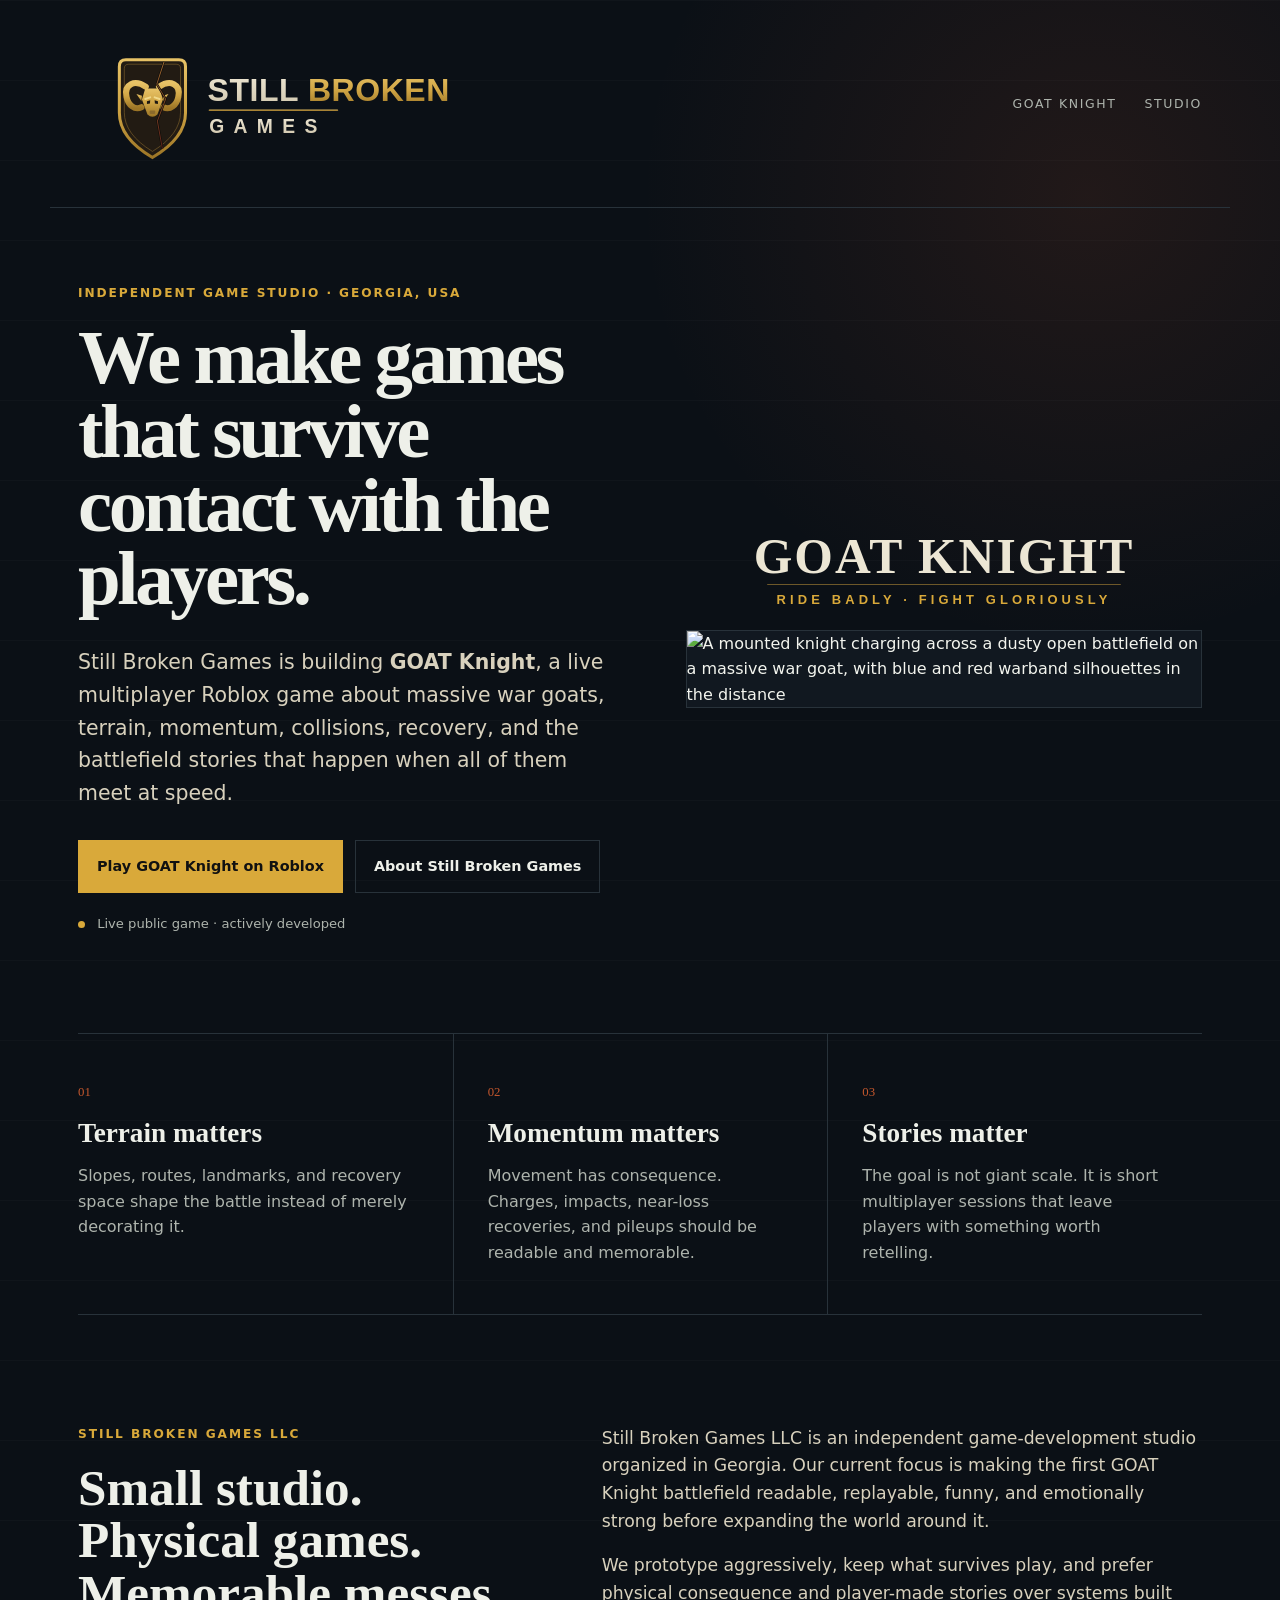
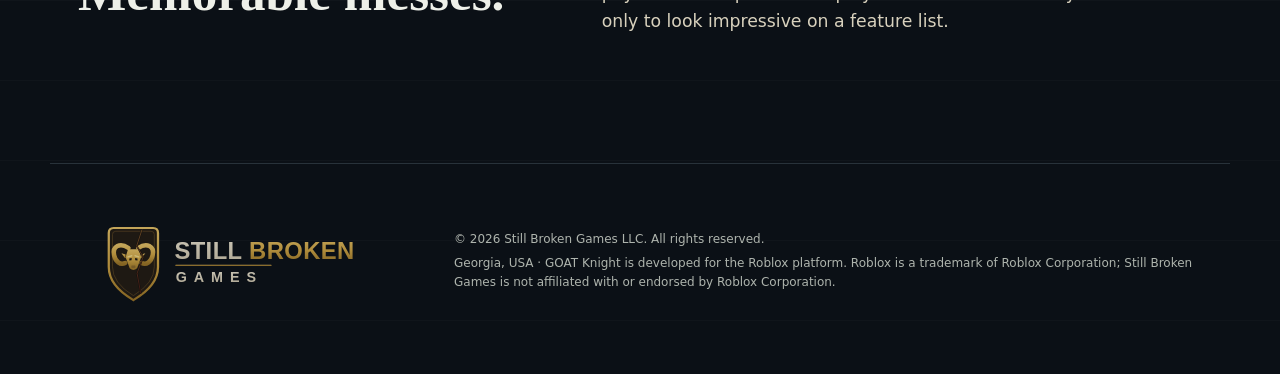
==== index.html @ 520cfa47 "fix: use JPEG rider artwork for broad browser compatibility" ====
<!doctype html>
<html lang="en">
<head>
  <meta charset="utf-8">
  <meta name="viewport" content="width=device-width, initial-scale=1">
  <meta name="description" content="Still Broken Games is an independent game studio in Georgia building GOAT Knight, a mounted multiplayer battlefield game on Roblox.">
  <meta name="theme-color" content="#0b1016">
  <meta property="og:title" content="Still Broken Games">
  <meta property="og:description" content="Independent game studio. Makers of GOAT Knight.">
  <meta property="og:type" content="website">
  <meta property="og:url" content="https://stillbrokengames.com/">
  <meta property="og:image" content="https://stillbrokengames.com/assets/goat-knight-rider.jpg">
  <title>Still Broken Games — Makers of GOAT Knight</title>
  <link rel="icon" href="assets/goat-knight-hero.svg">
  <link rel="stylesheet" href="styles.css">
</head>
<body>
  <header class="site-header" aria-label="Still Broken Games">
    <a class="studio-mark" href="#top" aria-label="Still Broken Games home">
      <img src="assets/still-broken-games-logo.svg" alt="Still Broken Games">
    </a>
    <nav aria-label="Primary">
      <a href="#goat-knight">GOAT Knight</a>
      <a href="#studio">Studio</a>
    </nav>
  </header>

  <main id="top">
    <section class="hero" id="goat-knight">
      <div class="hero-copy">
        <p class="eyebrow">Independent game studio · Georgia, USA</p>
        <h1>We make games that survive contact with the players.</h1>
        <p class="lead">Still Broken Games is building <strong>GOAT Knight</strong>, a live multiplayer Roblox game about massive war goats, terrain, momentum, collisions, recovery, and the battlefield stories that happen when all of them meet at speed.</p>
        <div class="actions">
          <a class="button primary" href="https://www.roblox.com/games/111950602365288" target="_blank" rel="noopener noreferrer">Play GOAT Knight on Roblox</a>
          <a class="button secondary" href="#studio">About Still Broken Games</a>
        </div>
        <p class="status"><span aria-hidden="true"></span> Live public game · actively developed</p>
      </div>

      <div class="product-lockup" aria-label="GOAT Knight">
        <img class="product-wordmark" src="assets/goat-knight-wordmark.svg" alt="GOAT Knight — Ride Badly, Fight Gloriously">
        <div class="hero-art">
          <img src="assets/goat-knight-rider.jpg" alt="A mounted knight charging across a dusty open battlefield on a massive war goat, with blue and red warband silhouettes in the distance">
        </div>
      </div>
    </section>

    <section class="principles" aria-label="GOAT Knight design pillars">
      <article><span>01</span><h2>Terrain matters</h2><p>Slopes, routes, landmarks, and recovery space shape the battle instead of merely decorating it.</p></article>
      <article><span>02</span><h2>Momentum matters</h2><p>Movement has consequence. Charges, impacts, near-loss recoveries, and pileups should be readable and memorable.</p></article>
      <article><span>03</span><h2>Stories matter</h2><p>The goal is not giant scale. It is short multiplayer sessions that leave players with something worth retelling.</p></article>
    </section>

    <section class="studio" id="studio">
      <div>
        <p class="eyebrow">Still Broken Games LLC</p>
        <h2>Small studio. Physical games. Memorable messes.</h2>
      </div>
      <div class="studio-copy">
        <p>Still Broken Games LLC is an independent game-development studio organized in Georgia. Our current focus is making the first GOAT Knight battlefield readable, replayable, funny, and emotionally strong before expanding the world around it.</p>
        <p>We prototype aggressively, keep what survives play, and prefer physical consequence and player-made stories over systems built only to look impressive on a feature list.</p>
      </div>
    </section>
  </main>

  <footer>
    <img src="assets/still-broken-games-logo.svg" alt="Still Broken Games">
    <div>
      <p>© 2026 Still Broken Games LLC. All rights reserved.</p>
      <p>Georgia, USA · GOAT Knight is developed for the Roblox platform. Roblox is a trademark of Roblox Corporation; Still Broken Games is not affiliated with or endorsed by Roblox Corporation.</p>
    </div>
  </footer>
</body>
</html>
---- styles.css ----
:root{--ink:#eef0e9;--muted:#aeb4ad;--dark:#0b1016;--panel:#111820;--line:#28323a;--gold:#d9a93a;--ember:#c4572d;--paper:#d8d1bd}*{box-sizing:border-box}html{scroll-behavior:smooth}body{margin:0;background:var(--dark);color:var(--ink);font-family:Inter,ui-sans-serif,system-ui,-apple-system,BlinkMacSystemFont,"Segoe UI",sans-serif;line-height:1.6;background-image:radial-gradient(circle at 85% 10%,rgba(196,87,45,.12),transparent 28rem),linear-gradient(rgba(255,255,255,.018) 1px,transparent 1px);background-size:auto,100% 5rem}a{color:inherit}.site-header{max-width:1180px;margin:auto;padding:30px 28px 28px;display:flex;align-items:center;justify-content:space-between;border-bottom:1px solid var(--line)}.studio-mark{display:block;line-height:0}.studio-mark img{display:block;width:min(430px,52vw);height:auto}.site-header nav{display:flex;gap:28px}.site-header nav a{font-size:.78rem;letter-spacing:.13em;text-transform:uppercase;text-decoration:none;color:var(--muted)}.site-header nav a:hover{color:var(--ink)}main{max-width:1180px;margin:auto;padding:0 28px}.hero{min-height:720px;display:grid;grid-template-columns:1.02fr .98fr;gap:70px;align-items:center;padding:76px 0 86px}.eyebrow{text-transform:uppercase;letter-spacing:.16em;font-size:.76rem;font-weight:800;color:var(--gold);margin:0 0 18px}.hero h1{font-family:Georgia,"Times New Roman",serif;font-size:clamp(3rem,6vw,5.7rem);line-height:.96;letter-spacing:-.045em;margin:0;max-width:780px}.lead{font-size:clamp(1.05rem,1.7vw,1.28rem);color:var(--paper);max-width:680px;margin:30px 0}.actions{display:flex;gap:12px;flex-wrap:wrap}.button{display:inline-block;padding:14px 18px;border:1px solid var(--line);font-weight:800;text-decoration:none;font-size:.9rem}.primary{background:var(--gold);border-color:var(--gold);color:#111}.primary:hover{filter:brightness(1.08)}.secondary:hover{border-color:var(--paper)}.status{font-size:.82rem;color:var(--muted);margin-top:20px}.status span{display:inline-block;width:7px;height:7px;border-radius:50%;background:var(--gold);margin-right:8px}.product-lockup{display:flex;flex-direction:column;gap:14px;align-items:stretch}.product-wordmark{width:94%;height:auto;display:block;margin:0 auto}.hero-art{position:relative;overflow:hidden;border:1px solid var(--line);background:var(--panel)}.hero-art:before{content:"";position:absolute;inset:7% -4% -5% 7%;border:1px solid var(--line);z-index:-1}.hero-art img{width:100%;display:block;box-shadow:0 28px 80px rgba(0,0,0,.38);filter:saturate(.9) contrast(1.04)}.principles{display:grid;grid-template-columns:repeat(3,1fr);border-top:1px solid var(--line);border-bottom:1px solid var(--line)}.principles article{padding:44px 34px 48px 0}.principles article+article{border-left:1px solid var(--line);padding-left:34px}.principles span{font-family:Georgia,serif;color:var(--ember);font-size:.8rem}.principles h2{font-family:Georgia,serif;font-size:1.7rem;margin:8px 0}.principles p{color:var(--muted);margin:0}.studio{display:grid;grid-template-columns:.85fr 1.15fr;gap:80px;padding:110px 0}.studio h2{font-family:Georgia,serif;font-size:clamp(2.3rem,4vw,4rem);line-height:1.02;margin:0}.studio-copy{font-size:1.08rem;color:var(--paper)}.studio-copy p:first-child{margin-top:0}footer{max-width:1180px;margin:auto;padding:42px 28px 58px;border-top:1px solid var(--line);display:grid;grid-template-columns:320px 1fr;gap:56px;align-items:center;color:var(--muted);font-size:.75rem}footer img{width:100%;height:auto;opacity:.84}footer p{margin:5px 0}@media(max-width:820px){.site-header{padding:34px 22px 32px;justify-content:flex-start}.site-header nav{display:none}.studio-mark{width:100%}.studio-mark img{width:min(560px,82vw);margin:0 auto}.hero{grid-template-columns:1fr;gap:46px;padding:56px 0 72px;min-height:0}.hero-copy{max-width:680px}.product-lockup{gap:10px;margin-top:4px}.product-wordmark{width:96%}.hero-art{max-width:680px;margin:0 auto;width:100%}.principles{grid-template-columns:1fr}.principles article,.principles article+article{padding:30px 0;border-left:0;border-bottom:1px solid var(--line)}.principles article:last-child{border-bottom:0}.studio{grid-template-columns:1fr;gap:32px;padding:72px 0}footer{grid-template-columns:1fr;gap:24px}footer img{width:min(360px,75vw)}}@media(max-width:480px){.site-header{padding:30px 18px 26px}.studio-mark img{width:88vw}.site-header,main,footer{padding-left:18px;padding-right:18px}.hero{padding-top:46px;gap:38px}.hero h1{font-size:clamp(2.75rem,13vw,3.55rem);line-height:.98}.lead{font-size:1.04rem;line-height:1.65;margin:26px 0}.actions{display:grid}.button{text-align:center;padding:16px 16px}.status{margin-top:22px}.product-wordmark{width:100%}.hero-art{margin-left:-2px;margin-right:-2px;width:calc(100% + 4px)}.principles{margin-top:4px}}
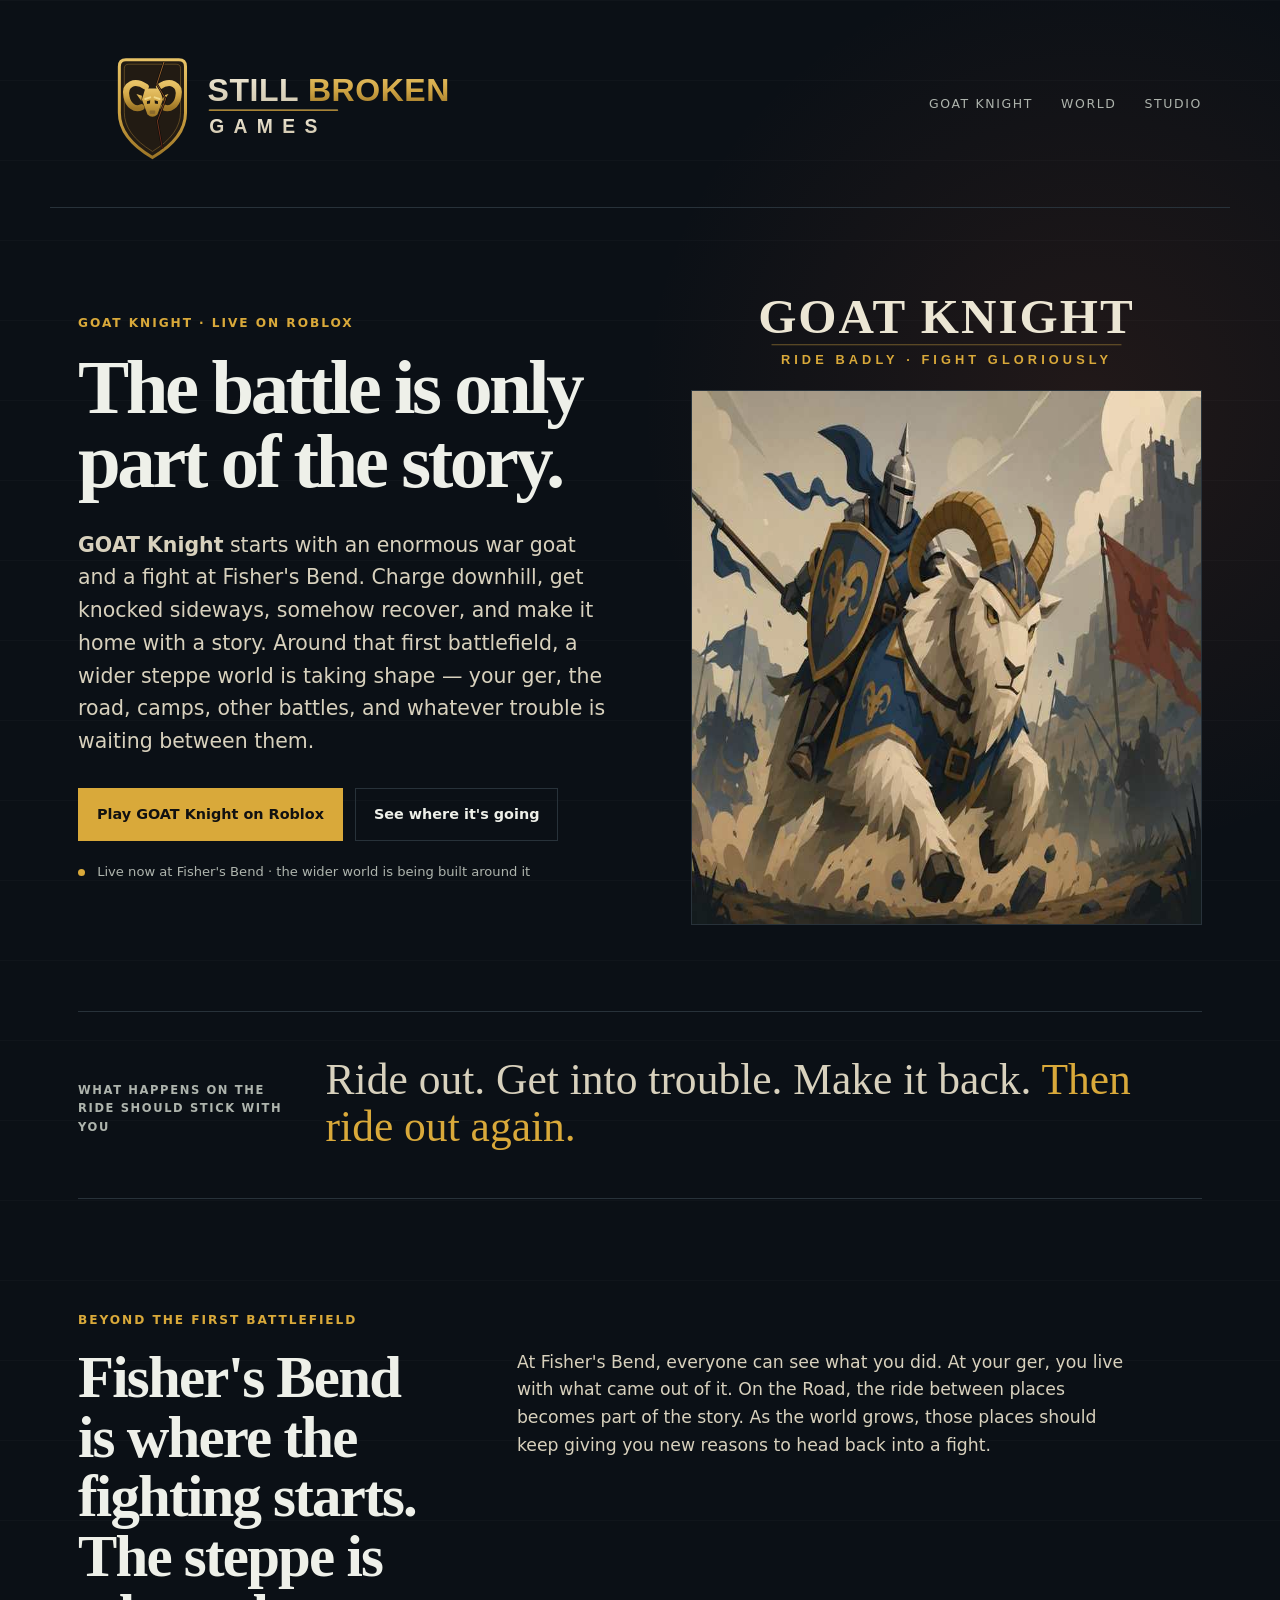
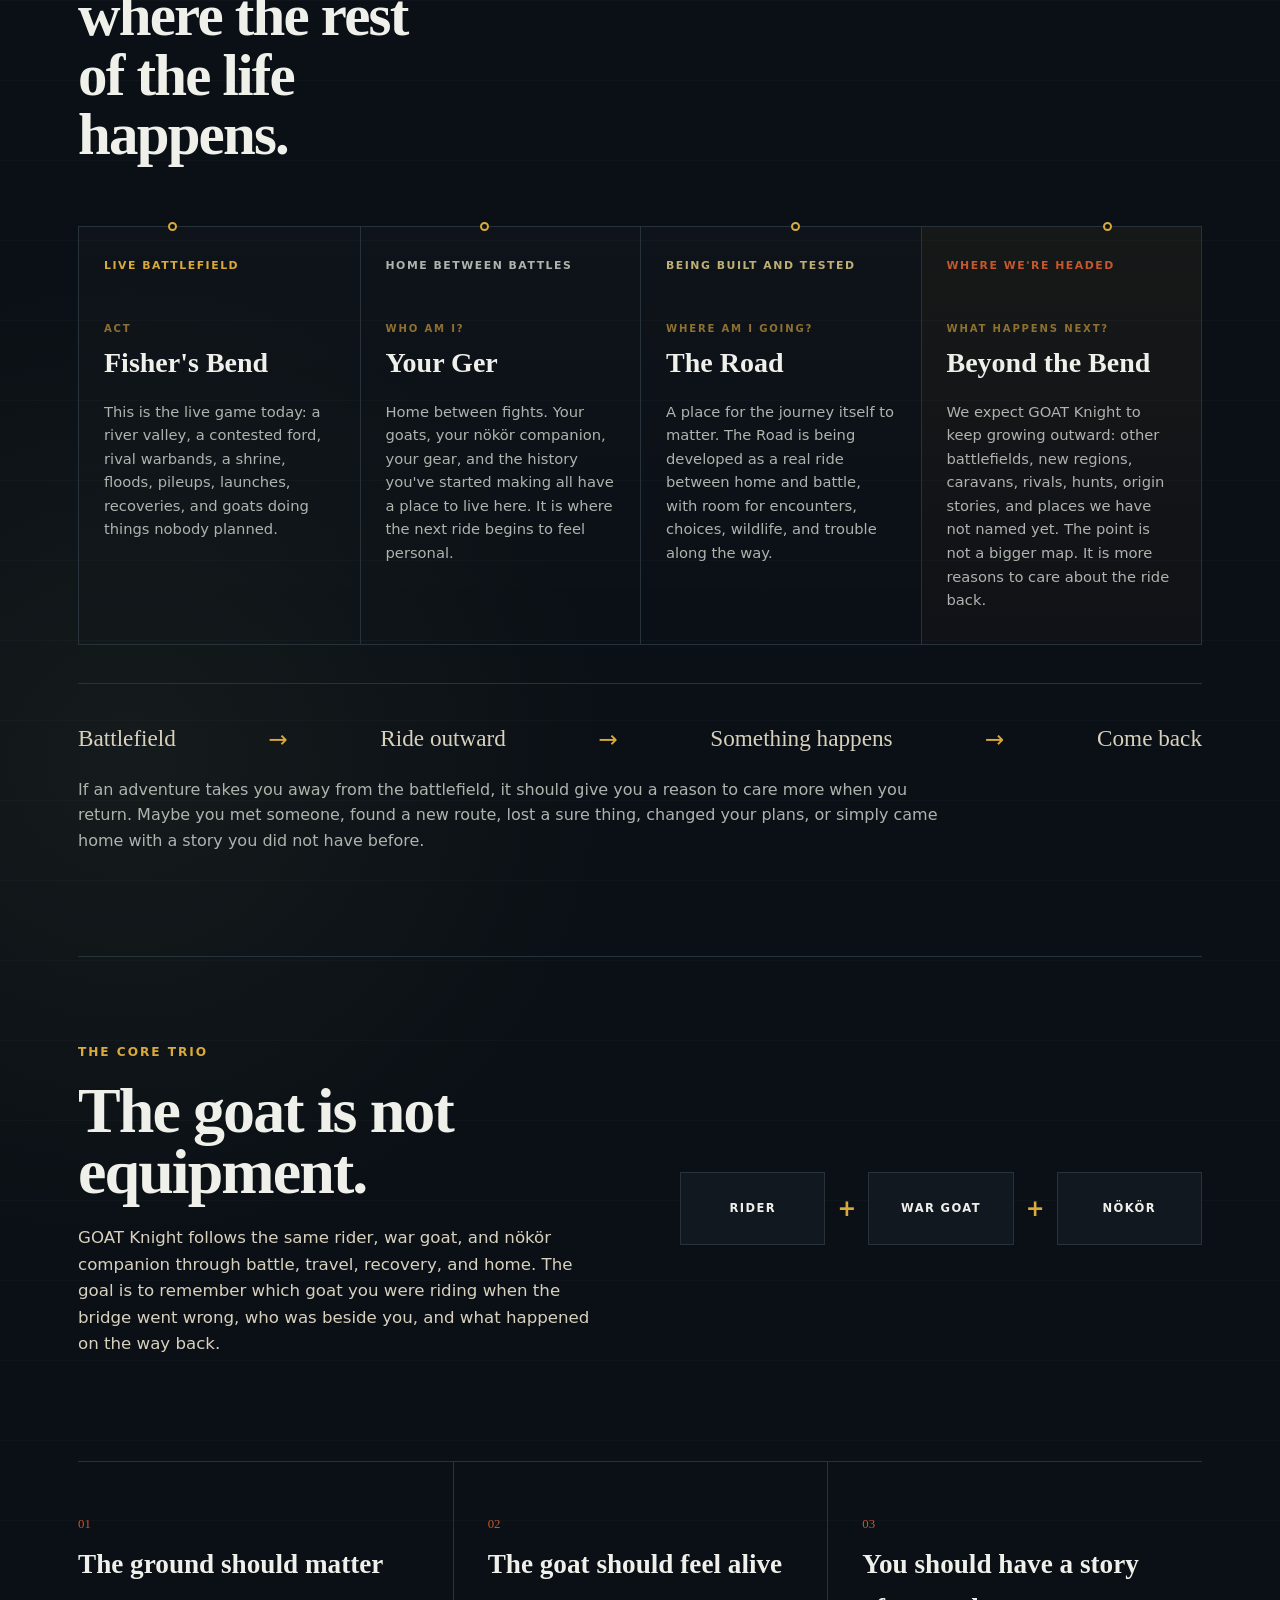
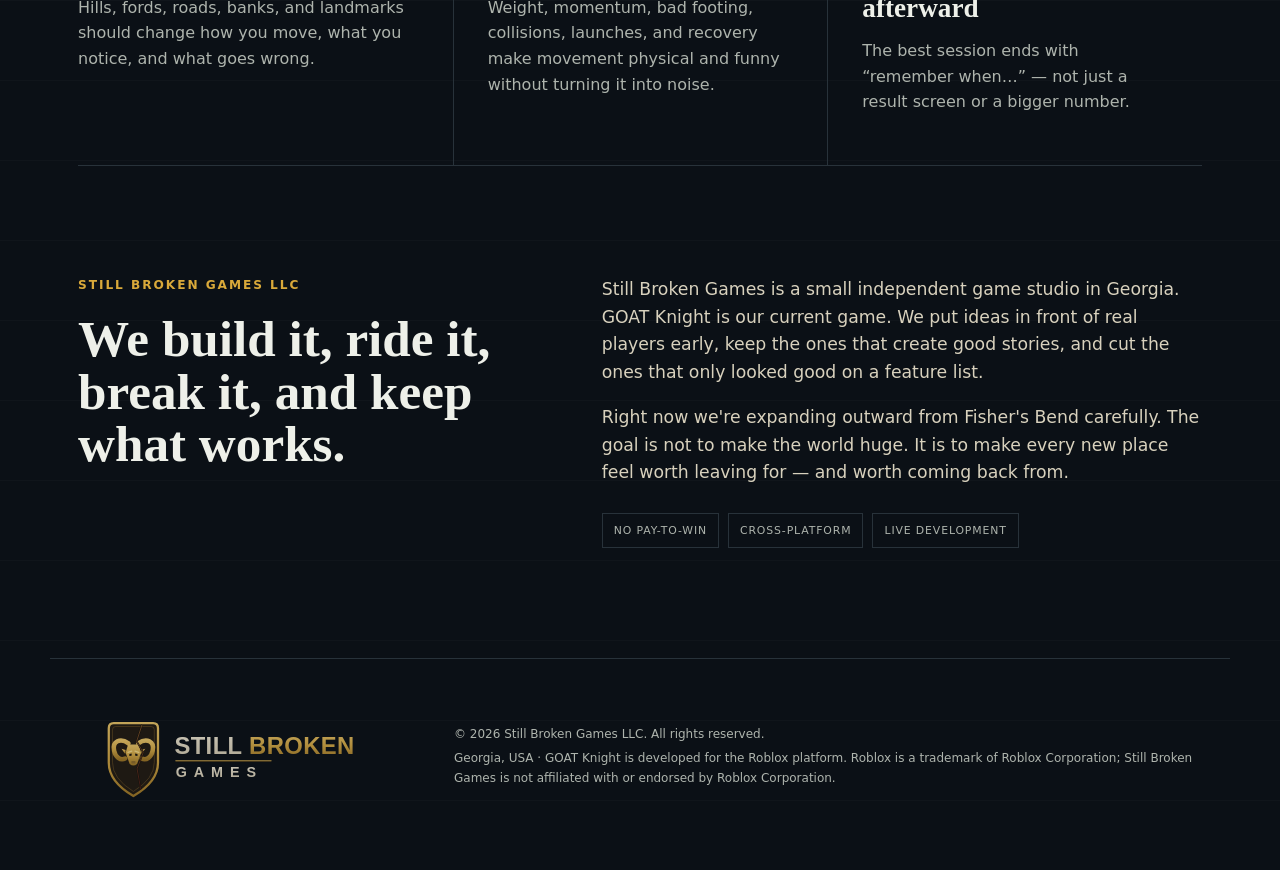
==== commit 91c81e35: "site: humanize world story and harden public pages" ====
--- a/index.html
+++ b/index.html
@@ -3,13 +3,21 @@
 <head>
   <meta charset="utf-8">
   <meta name="viewport" content="width=device-width, initial-scale=1">
-  <meta name="description" content="Still Broken Games is an independent game studio in Georgia building GOAT Knight, a mounted multiplayer battlefield game on Roblox.">
+  <meta name="description" content="Still Broken Games is an independent Georgia game studio making GOAT Knight, a live Roblox game about war goats, battlefield chaos, journeys across the steppe, and the stories players bring home.">
   <meta name="theme-color" content="#0b1016">
-  <meta property="og:title" content="Still Broken Games">
-  <meta property="og:description" content="Independent game studio. Makers of GOAT Knight.">
+  <meta name="robots" content="index,follow,max-image-preview:large">
+  <link rel="canonical" href="https://stillbrokengames.com/">
+  <meta property="og:site_name" content="Still Broken Games">
+  <meta property="og:title" content="Still Broken Games — Makers of GOAT Knight">
+  <meta property="og:description" content="Ride a war goat into battle, make it home, and see where the road takes you next.">
   <meta property="og:type" content="website">
   <meta property="og:url" content="https://stillbrokengames.com/">
   <meta property="og:image" content="https://stillbrokengames.com/assets/goat-knight-rider.jpg">
+  <meta property="og:image:alt" content="An armored rider charging across a dusty battlefield on a massive war goat">
+  <meta name="twitter:card" content="summary_large_image">
+  <meta name="twitter:title" content="Still Broken Games — Makers of GOAT Knight">
+  <meta name="twitter:description" content="Ride a war goat into battle, make it home, and see where the road takes you next.">
+  <meta name="twitter:image" content="https://stillbrokengames.com/assets/goat-knight-rider.jpg">
   <title>Still Broken Games — Makers of GOAT Knight</title>
   <link rel="icon" href="assets/goat-knight-hero.svg">
   <link rel="stylesheet" href="styles.css">
@@ -21,6 +29,7 @@
     </a>
     <nav aria-label="Primary">
       <a href="#goat-knight">GOAT Knight</a>
+      <a href="#world">World</a>
       <a href="#studio">Studio</a>
     </nav>
   </header>
@@ -28,38 +37,98 @@
   <main id="top">
     <section class="hero" id="goat-knight">
       <div class="hero-copy">
-        <p class="eyebrow">Independent game studio · Georgia, USA</p>
-        <h1>We make games that survive contact with the players.</h1>
-        <p class="lead">Still Broken Games is building <strong>GOAT Knight</strong>, a live multiplayer Roblox game about massive war goats, terrain, momentum, collisions, recovery, and the battlefield stories that happen when all of them meet at speed.</p>
+        <p class="eyebrow">GOAT Knight · Live on Roblox</p>
+        <h1>The battle is only part of the story.</h1>
+        <p class="lead"><strong>GOAT Knight</strong> starts with an enormous war goat and a fight at Fisher's Bend. Charge downhill, get knocked sideways, somehow recover, and make it home with a story. Around that first battlefield, a wider steppe world is taking shape — your ger, the road, camps, other battles, and whatever trouble is waiting between them.</p>
         <div class="actions">
           <a class="button primary" href="https://www.roblox.com/games/111950602365288" target="_blank" rel="noopener noreferrer">Play GOAT Knight on Roblox</a>
-          <a class="button secondary" href="#studio">About Still Broken Games</a>
+          <a class="button secondary" href="#world">See where it's going</a>
         </div>
-        <p class="status"><span aria-hidden="true"></span> Live public game · actively developed</p>
+        <p class="status"><span aria-hidden="true"></span> Live now at Fisher's Bend · the wider world is being built around it</p>
       </div>
 
       <div class="product-lockup" aria-label="GOAT Knight">
         <img class="product-wordmark" src="assets/goat-knight-wordmark.svg" alt="GOAT Knight — Ride Badly, Fight Gloriously">
         <div class="hero-art">
-          <img src="assets/goat-knight-rider.jpg" alt="A mounted knight charging across a dusty open battlefield on a massive war goat, with blue and red warband silhouettes in the distance">
+          <img src="assets/goat-knight-rider.jpg" width="800" height="533" fetchpriority="high" decoding="async" alt="A mounted knight charging across a dusty open battlefield on a massive war goat, with blue and red warband silhouettes in the distance">
         </div>
       </div>
     </section>
 
-    <section class="principles" aria-label="GOAT Knight design pillars">
-      <article><span>01</span><h2>Terrain matters</h2><p>Slopes, routes, landmarks, and recovery space shape the battle instead of merely decorating it.</p></article>
-      <article><span>02</span><h2>Momentum matters</h2><p>Movement has consequence. Charges, impacts, near-loss recoveries, and pileups should be readable and memorable.</p></article>
-      <article><span>03</span><h2>Stories matter</h2><p>The goal is not giant scale. It is short multiplayer sessions that leave players with something worth retelling.</p></article>
+    <section class="manifesto" aria-label="GOAT Knight world direction">
+      <p class="manifesto-kicker">What happens on the ride should stick with you</p>
+      <p class="manifesto-line">Ride out. Get into trouble. Make it back. <em>Then ride out again.</em></p>
+    </section>
+
+    <section class="world" id="world">
+      <div class="world-heading">
+        <p class="eyebrow">Beyond the first battlefield</p>
+        <h2>Fisher's Bend is where the fighting starts. The steppe is where the rest of the life happens.</h2>
+        <p>At Fisher's Bend, everyone can see what you did. At your ger, you live with what came out of it. On the Road, the ride between places becomes part of the story. As the world grows, those places should keep giving you new reasons to head back into a fight.</p>
+      </div>
+
+      <div class="place-route" aria-hidden="true"><span></span><span></span><span></span><span></span></div>
+      <div class="place-grid" aria-label="GOAT Knight world structure">
+        <article class="place-card live-card">
+          <p class="place-state">Live battlefield</p>
+          <p class="place-verb">ACT</p>
+          <h3>Fisher's Bend</h3>
+          <p>This is the live game today: a river valley, a contested ford, rival warbands, a shrine, floods, pileups, launches, recoveries, and goats doing things nobody planned.</p>
+        </article>
+        <article class="place-card">
+          <p class="place-state">Home between battles</p>
+          <p class="place-verb">WHO AM I?</p>
+          <h3>Your Ger</h3>
+          <p>Home between fights. Your goats, your nökör companion, your gear, and the history you've started making all have a place to live here. It is where the next ride begins to feel personal.</p>
+        </article>
+        <article class="place-card development-card">
+          <p class="place-state">Being built and tested</p>
+          <p class="place-verb">WHERE AM I GOING?</p>
+          <h3>The Road</h3>
+          <p>A place for the journey itself to matter. The Road is being developed as a real ride between home and battle, with room for encounters, choices, wildlife, and trouble along the way.</p>
+        </article>
+        <article class="place-card trajectory-card">
+          <p class="place-state">Where we're headed</p>
+          <p class="place-verb">WHAT HAPPENS NEXT?</p>
+          <h3>Beyond the Bend</h3>
+          <p>We expect GOAT Knight to keep growing outward: other battlefields, new regions, caravans, rivals, hunts, origin stories, and places we have not named yet. The point is not a bigger map. It is more reasons to care about the ride back.</p>
+        </article>
+      </div>
+
+      <div class="return-loop" aria-label="GOAT Knight world loop">
+        <p class="loop-line"><span>Battlefield</span><b>→</b><span>Ride outward</span><b>→</b><span>Something happens</span><b>→</b><span>Come back</span></p>
+        <p class="loop-copy">If an adventure takes you away from the battlefield, it should give you a reason to care more when you return. Maybe you met someone, found a new route, lost a sure thing, changed your plans, or simply came home with a story you did not have before.</p>
+      </div>
+    </section>
+
+    <section class="bond" aria-label="Rider, goat, and companion">
+      <div class="bond-copy">
+        <p class="eyebrow">The core trio</p>
+        <h2>The goat is not equipment.</h2>
+        <p>GOAT Knight follows the same rider, war goat, and nökör companion through battle, travel, recovery, and home. The goal is to remember which goat you were riding when the bridge went wrong, who was beside you, and what happened on the way back.</p>
+      </div>
+      <div class="bond-trio" aria-label="Rider plus war goat plus nökör">
+        <span>RIDER</span><b>+</b><span>WAR GOAT</span><b>+</b><span>NÖKÖR</span>
+      </div>
+    </section>
+
+    <section class="principles" aria-label="GOAT Knight design principles">
+      <article><span>01</span><h2>The ground should matter</h2><p>Hills, fords, roads, banks, and landmarks should change how you move, what you notice, and what goes wrong.</p></article>
+      <article><span>02</span><h2>The goat should feel alive</h2><p>Weight, momentum, bad footing, collisions, launches, and recovery make movement physical and funny without turning it into noise.</p></article>
+      <article><span>03</span><h2>You should have a story afterward</h2><p>The best session ends with “remember when…” — not just a result screen or a bigger number.</p></article>
     </section>
 
     <section class="studio" id="studio">
       <div>
         <p class="eyebrow">Still Broken Games LLC</p>
-        <h2>Small studio. Physical games. Memorable messes.</h2>
+        <h2>We build it, ride it, break it, and keep what works.</h2>
       </div>
       <div class="studio-copy">
-        <p>Still Broken Games LLC is an independent game-development studio organized in Georgia. Our current focus is making the first GOAT Knight battlefield readable, replayable, funny, and emotionally strong before expanding the world around it.</p>
-        <p>We prototype aggressively, keep what survives play, and prefer physical consequence and player-made stories over systems built only to look impressive on a feature list.</p>
+        <p>Still Broken Games is a small independent game studio in Georgia. GOAT Knight is our current game. We put ideas in front of real players early, keep the ones that create good stories, and cut the ones that only looked good on a feature list.</p>
+        <p>Right now we're expanding outward from Fisher's Bend carefully. The goal is not to make the world huge. It is to make every new place feel worth leaving for — and worth coming back from.</p>
+        <div class="trust-line" aria-label="Project commitments">
+          <span>No pay-to-win</span><span>Cross-platform</span><span>Live development</span>
+        </div>
       </div>
     </section>
   </main>
--- a/styles.css
+++ b/styles.css
@@ -1 +1,4 @@
-:root{--ink:#eef0e9;--muted:#aeb4ad;--dark:#0b1016;--panel:#111820;--line:#28323a;--gold:#d9a93a;--ember:#c4572d;--paper:#d8d1bd}*{box-sizing:border-box}html{scroll-behavior:smooth}body{margin:0;background:var(--dark);color:var(--ink);font-family:Inter,ui-sans-serif,system-ui,-apple-system,BlinkMacSystemFont,"Segoe UI",sans-serif;line-height:1.6;background-image:radial-gradient(circle at 85% 10%,rgba(196,87,45,.12),transparent 28rem),linear-gradient(rgba(255,255,255,.018) 1px,transparent 1px);background-size:auto,100% 5rem}a{color:inherit}.site-header{max-width:1180px;margin:auto;padding:30px 28px 28px;display:flex;align-items:center;justify-content:space-between;border-bottom:1px solid var(--line)}.studio-mark{display:block;line-height:0}.studio-mark img{display:block;width:min(430px,52vw);height:auto}.site-header nav{display:flex;gap:28px}.site-header nav a{font-size:.78rem;letter-spacing:.13em;text-transform:uppercase;text-decoration:none;color:var(--muted)}.site-header nav a:hover{color:var(--ink)}main{max-width:1180px;margin:auto;padding:0 28px}.hero{min-height:720px;display:grid;grid-template-columns:1.02fr .98fr;gap:70px;align-items:center;padding:76px 0 86px}.eyebrow{text-transform:uppercase;letter-spacing:.16em;font-size:.76rem;font-weight:800;color:var(--gold);margin:0 0 18px}.hero h1{font-family:Georgia,"Times New Roman",serif;font-size:clamp(3rem,6vw,5.7rem);line-height:.96;letter-spacing:-.045em;margin:0;max-width:780px}.lead{font-size:clamp(1.05rem,1.7vw,1.28rem);color:var(--paper);max-width:680px;margin:30px 0}.actions{display:flex;gap:12px;flex-wrap:wrap}.button{display:inline-block;padding:14px 18px;border:1px solid var(--line);font-weight:800;text-decoration:none;font-size:.9rem}.primary{background:var(--gold);border-color:var(--gold);color:#111}.primary:hover{filter:brightness(1.08)}.secondary:hover{border-color:var(--paper)}.status{font-size:.82rem;color:var(--muted);margin-top:20px}.status span{display:inline-block;width:7px;height:7px;border-radius:50%;background:var(--gold);margin-right:8px}.product-lockup{display:flex;flex-direction:column;gap:14px;align-items:stretch}.product-wordmark{width:94%;height:auto;display:block;margin:0 auto}.hero-art{position:relative;overflow:hidden;border:1px solid var(--line);background:var(--panel)}.hero-art:before{content:"";position:absolute;inset:7% -4% -5% 7%;border:1px solid var(--line);z-index:-1}.hero-art img{width:100%;display:block;box-shadow:0 28px 80px rgba(0,0,0,.38);filter:saturate(.9) contrast(1.04)}.principles{display:grid;grid-template-columns:repeat(3,1fr);border-top:1px solid var(--line);border-bottom:1px solid var(--line)}.principles article{padding:44px 34px 48px 0}.principles article+article{border-left:1px solid var(--line);padding-left:34px}.principles span{font-family:Georgia,serif;color:var(--ember);font-size:.8rem}.principles h2{font-family:Georgia,serif;font-size:1.7rem;margin:8px 0}.principles p{color:var(--muted);margin:0}.studio{display:grid;grid-template-columns:.85fr 1.15fr;gap:80px;padding:110px 0}.studio h2{font-family:Georgia,serif;font-size:clamp(2.3rem,4vw,4rem);line-height:1.02;margin:0}.studio-copy{font-size:1.08rem;color:var(--paper)}.studio-copy p:first-child{margin-top:0}footer{max-width:1180px;margin:auto;padding:42px 28px 58px;border-top:1px solid var(--line);display:grid;grid-template-columns:320px 1fr;gap:56px;align-items:center;color:var(--muted);font-size:.75rem}footer img{width:100%;height:auto;opacity:.84}footer p{margin:5px 0}@media(max-width:820px){.site-header{padding:34px 22px 32px;justify-content:flex-start}.site-header nav{display:none}.studio-mark{width:100%}.studio-mark img{width:min(560px,82vw);margin:0 auto}.hero{grid-template-columns:1fr;gap:46px;padding:56px 0 72px;min-height:0}.hero-copy{max-width:680px}.product-lockup{gap:10px;margin-top:4px}.product-wordmark{width:96%}.hero-art{max-width:680px;margin:0 auto;width:100%}.principles{grid-template-columns:1fr}.principles article,.principles article+article{padding:30px 0;border-left:0;border-bottom:1px solid var(--line)}.principles article:last-child{border-bottom:0}.studio{grid-template-columns:1fr;gap:32px;padding:72px 0}footer{grid-template-columns:1fr;gap:24px}footer img{width:min(360px,75vw)}}@media(max-width:480px){.site-header{padding:30px 18px 26px}.studio-mark img{width:88vw}.site-header,main,footer{padding-left:18px;padding-right:18px}.hero{padding-top:46px;gap:38px}.hero h1{font-size:clamp(2.75rem,13vw,3.55rem);line-height:.98}.lead{font-size:1.04rem;line-height:1.65;margin:26px 0}.actions{display:grid}.button{text-align:center;padding:16px 16px}.status{margin-top:22px}.product-wordmark{width:100%}.hero-art{margin-left:-2px;margin-right:-2px;width:calc(100% + 4px)}.principles{margin-top:4px}}
+:root{--ink:#eef0e9;--muted:#aeb4ad;--dark:#0b1016;--panel:#111820;--panel2:#151c21;--line:#28323a;--gold:#d9a93a;--gold2:#8e7030;--ember:#c4572d;--paper:#d8d1bd;--steppe:#6f7452}*{box-sizing:border-box}html{scroll-behavior:smooth}body{margin:0;background:var(--dark);color:var(--ink);font-family:Inter,ui-sans-serif,system-ui,-apple-system,BlinkMacSystemFont,"Segoe UI",sans-serif;line-height:1.6;background-image:radial-gradient(circle at 85% 10%,rgba(196,87,45,.12),transparent 28rem),radial-gradient(circle at 10% 58%,rgba(111,116,82,.10),transparent 30rem),linear-gradient(rgba(255,255,255,.018) 1px,transparent 1px);background-size:auto,auto,100% 5rem}a{color:inherit}.site-header{max-width:1180px;margin:auto;padding:30px 28px 28px;display:flex;align-items:center;justify-content:space-between;border-bottom:1px solid var(--line)}.studio-mark{display:block;line-height:0}.studio-mark img{display:block;width:min(430px,52vw);height:auto}.site-header nav{display:flex;gap:28px}.site-header nav a{font-size:.78rem;letter-spacing:.13em;text-transform:uppercase;text-decoration:none;color:var(--muted)}.site-header nav a:hover{color:var(--ink)}main{max-width:1180px;margin:auto;padding:0 28px}.hero{min-height:720px;display:grid;grid-template-columns:1.03fr .97fr;gap:70px;align-items:center;padding:76px 0 86px}.eyebrow{text-transform:uppercase;letter-spacing:.16em;font-size:.76rem;font-weight:800;color:var(--gold);margin:0 0 18px}.hero h1,.world h2,.bond h2,.studio h2{font-family:Georgia,"Times New Roman",serif}.hero h1{font-size:clamp(3rem,6vw,5.7rem);line-height:.96;letter-spacing:-.045em;margin:0;max-width:780px}.lead{font-size:clamp(1.05rem,1.7vw,1.28rem);color:var(--paper);max-width:680px;margin:30px 0}.actions{display:flex;gap:12px;flex-wrap:wrap}.button{display:inline-block;padding:14px 18px;border:1px solid var(--line);font-weight:800;text-decoration:none;font-size:.9rem}.primary{background:var(--gold);border-color:var(--gold);color:#111}.primary:hover{filter:brightness(1.08)}.secondary:hover{border-color:var(--paper)}.status{font-size:.82rem;color:var(--muted);margin-top:20px}.status span{display:inline-block;width:7px;height:7px;border-radius:50%;background:var(--gold);margin-right:8px}.product-lockup{display:flex;flex-direction:column;gap:14px;align-items:stretch}.product-wordmark{width:94%;height:auto;display:block;margin:0 auto}.hero-art{position:relative;overflow:hidden;border:1px solid var(--line);background:var(--panel)}.hero-art:before{content:"";position:absolute;inset:7% -4% -5% 7%;border:1px solid var(--line);z-index:-1}.hero-art img{width:100%;display:block;box-shadow:0 28px 80px rgba(0,0,0,.38);filter:saturate(.92) contrast(1.04)}.manifesto{border-top:1px solid var(--line);border-bottom:1px solid var(--line);padding:44px 0 48px;display:grid;grid-template-columns:.38fr 1.62fr;gap:42px;align-items:baseline}.manifesto-kicker{margin:0;text-transform:uppercase;letter-spacing:.14em;font-size:.72rem;font-weight:800;color:var(--muted)}.manifesto-line{font-family:Georgia,"Times New Roman",serif;font-size:clamp(1.7rem,3.4vw,3.1rem);line-height:1.08;margin:0;color:var(--paper)}.manifesto-line em{font-style:normal;color:var(--gold)}.world{padding:112px 0 102px}.world-heading{display:grid;grid-template-columns:.7fr 1.3fr;column-gap:70px;align-items:start;margin-bottom:62px}.world-heading .eyebrow{grid-column:1}.world-heading h2{grid-column:1;font-size:clamp(2.4rem,4.6vw,4.4rem);line-height:1.01;letter-spacing:-.03em;margin:0}.world-heading>p:last-child{grid-column:2;grid-row:1 / span 2;color:var(--paper);font-size:1.08rem;margin:38px 0 0;max-width:620px}.place-route{height:1px;background:var(--line);margin:0 8% -1px;display:flex;justify-content:space-between;align-items:center}.place-route span{width:9px;height:9px;border-radius:50%;background:var(--dark);border:2px solid var(--gold)}.place-grid{display:grid;grid-template-columns:repeat(4,1fr);border:1px solid var(--line)}.place-card{min-height:300px;padding:30px 25px 32px;background:linear-gradient(180deg,rgba(255,255,255,.015),transparent);position:relative}.place-card+.place-card{border-left:1px solid var(--line)}.place-state{margin:0 0 46px;font-size:.68rem;text-transform:uppercase;letter-spacing:.14em;font-weight:800;color:var(--muted)}.live-card .place-state{color:var(--gold)}.development-card .place-state{color:#bdaf76}.trajectory-card{background:linear-gradient(180deg,rgba(217,169,58,.055),rgba(196,87,45,.025))}.trajectory-card .place-state{color:var(--ember)}.place-verb{margin:0 0 4px;font-size:.63rem;letter-spacing:.18em;color:var(--gold2);font-weight:800}.place-card h3{font-family:Georgia,"Times New Roman",serif;font-size:1.75rem;margin:0 0 14px}.place-card>p:last-child{color:var(--muted);margin:0;font-size:.92rem}.return-loop{margin-top:38px;padding:36px 0 0;border-top:1px solid var(--line)}.loop-line{display:flex;align-items:center;justify-content:space-between;gap:16px;margin:0 0 20px;color:var(--paper);font-family:Georgia,"Times New Roman",serif;font-size:clamp(1.05rem,2vw,1.45rem)}.loop-line b{font-family:system-ui,sans-serif;color:var(--gold);font-weight:500}.loop-copy{max-width:860px;color:var(--muted);margin:0}.loop-copy strong{color:var(--paper)}.bond{border-top:1px solid var(--line);border-bottom:1px solid var(--line);padding:86px 0;display:grid;grid-template-columns:1fr 1fr;gap:80px;align-items:center}.bond h2{font-size:clamp(2.7rem,5vw,4.8rem);line-height:.96;letter-spacing:-.03em;margin:0 0 22px}.bond-copy>p:last-child{color:var(--paper);font-size:1.04rem;max-width:600px}.bond-trio{display:grid;grid-template-columns:1fr auto 1fr auto 1fr;align-items:center;gap:12px;text-align:center}.bond-trio span{border:1px solid var(--line);padding:26px 12px;background:var(--panel);font-size:.72rem;letter-spacing:.12em;font-weight:900}.bond-trio b{color:var(--gold);font-size:1.4rem}.principles{display:grid;grid-template-columns:repeat(3,1fr);border-bottom:1px solid var(--line)}.principles article{padding:48px 34px 50px 0}.principles article+article{border-left:1px solid var(--line);padding-left:34px}.principles span{font-family:Georgia,serif;color:var(--ember);font-size:.8rem}.principles h2{font-family:Georgia,serif;font-size:1.7rem;margin:8px 0}.principles p{color:var(--muted);margin:0}.studio{display:grid;grid-template-columns:.85fr 1.15fr;gap:80px;padding:110px 0}.studio h2{font-size:clamp(2.3rem,4vw,4rem);line-height:1.02;margin:0}.studio-copy{font-size:1.08rem;color:var(--paper)}.studio-copy p:first-child{margin-top:0}.trust-line{display:flex;gap:9px;flex-wrap:wrap;margin-top:26px}.trust-line span{border:1px solid var(--line);padding:8px 11px;font-size:.68rem;letter-spacing:.08em;text-transform:uppercase;color:var(--muted)}footer{max-width:1180px;margin:auto;padding:42px 28px 58px;border-top:1px solid var(--line);display:grid;grid-template-columns:320px 1fr;gap:56px;align-items:center;color:var(--muted);font-size:.75rem}footer img{width:100%;height:auto;opacity:.84}footer p{margin:5px 0}@media(max-width:940px){.place-grid{grid-template-columns:1fr 1fr}.place-card:nth-child(3){border-left:0;border-top:1px solid var(--line)}.place-card:nth-child(4){border-top:1px solid var(--line)}.place-route{display:none}.world-heading{grid-template-columns:1fr;gap:24px}.world-heading .eyebrow,.world-heading h2,.world-heading>p:last-child{grid-column:1;grid-row:auto}.world-heading>p:last-child{margin:0}.bond{grid-template-columns:1fr;gap:42px}.bond-trio{max-width:700px}}@media(max-width:820px){.site-header{padding:34px 22px 32px;justify-content:flex-start}.site-header nav{display:none}.studio-mark{width:100%}.studio-mark img{width:min(560px,82vw);margin:0 auto}.hero{grid-template-columns:1fr;gap:46px;padding:56px 0 72px;min-height:0}.hero-copy{max-width:680px}.product-lockup{gap:10px;margin-top:4px}.product-wordmark{width:96%}.hero-art{max-width:680px;margin:0 auto;width:100%}.manifesto{grid-template-columns:1fr;gap:14px;padding:34px 0 38px}.world{padding:76px 0}.world-heading{margin-bottom:44px}.principles{grid-template-columns:1fr}.principles article,.principles article+article{padding:30px 0;border-left:0;border-bottom:1px solid var(--line)}.principles article:last-child{border-bottom:0}.studio{grid-template-columns:1fr;gap:32px;padding:72px 0}footer{grid-template-columns:1fr;gap:24px}footer img{width:min(360px,75vw)}}@media(max-width:600px){.place-grid{grid-template-columns:1fr}.place-card{min-height:0;padding:28px 22px 30px}.place-card+.place-card{border-left:0;border-top:1px solid var(--line)}.place-state{margin-bottom:30px}.loop-line{display:grid;grid-template-columns:1fr auto;justify-content:start}.loop-line span:last-child{grid-column:1}.loop-line b:last-of-type{display:none}.bond-trio{grid-template-columns:1fr;gap:7px}.bond-trio b{font-size:1rem;line-height:1}.bond-trio span{padding:18px 12px}}@media(max-width:480px){.site-header{padding:30px 18px 26px}.studio-mark img{width:88vw}.site-header,main,footer{padding-left:18px;padding-right:18px}.hero{padding-top:46px;gap:38px}.hero h1{font-size:clamp(2.75rem,13vw,3.55rem);line-height:.98}.lead{font-size:1.04rem;line-height:1.65;margin:26px 0}.actions{display:grid}.button{text-align:center;padding:16px}.status{margin-top:22px}.product-wordmark{width:100%}.hero-art{margin-left:-2px;margin-right:-2px;width:calc(100% + 4px)}.manifesto-line{font-size:1.9rem}.world h2{font-size:2.65rem}.bond{padding:64px 0}.bond h2{font-size:2.85rem}.principles{margin-top:4px}}
+
+/* Accessibility and motion preferences */
+a:focus-visible,.button:focus-visible{outline:3px solid var(--gold);outline-offset:4px}.site-header nav a:focus-visible{color:var(--ink)}@media(prefers-reduced-motion:reduce){html{scroll-behavior:auto}}
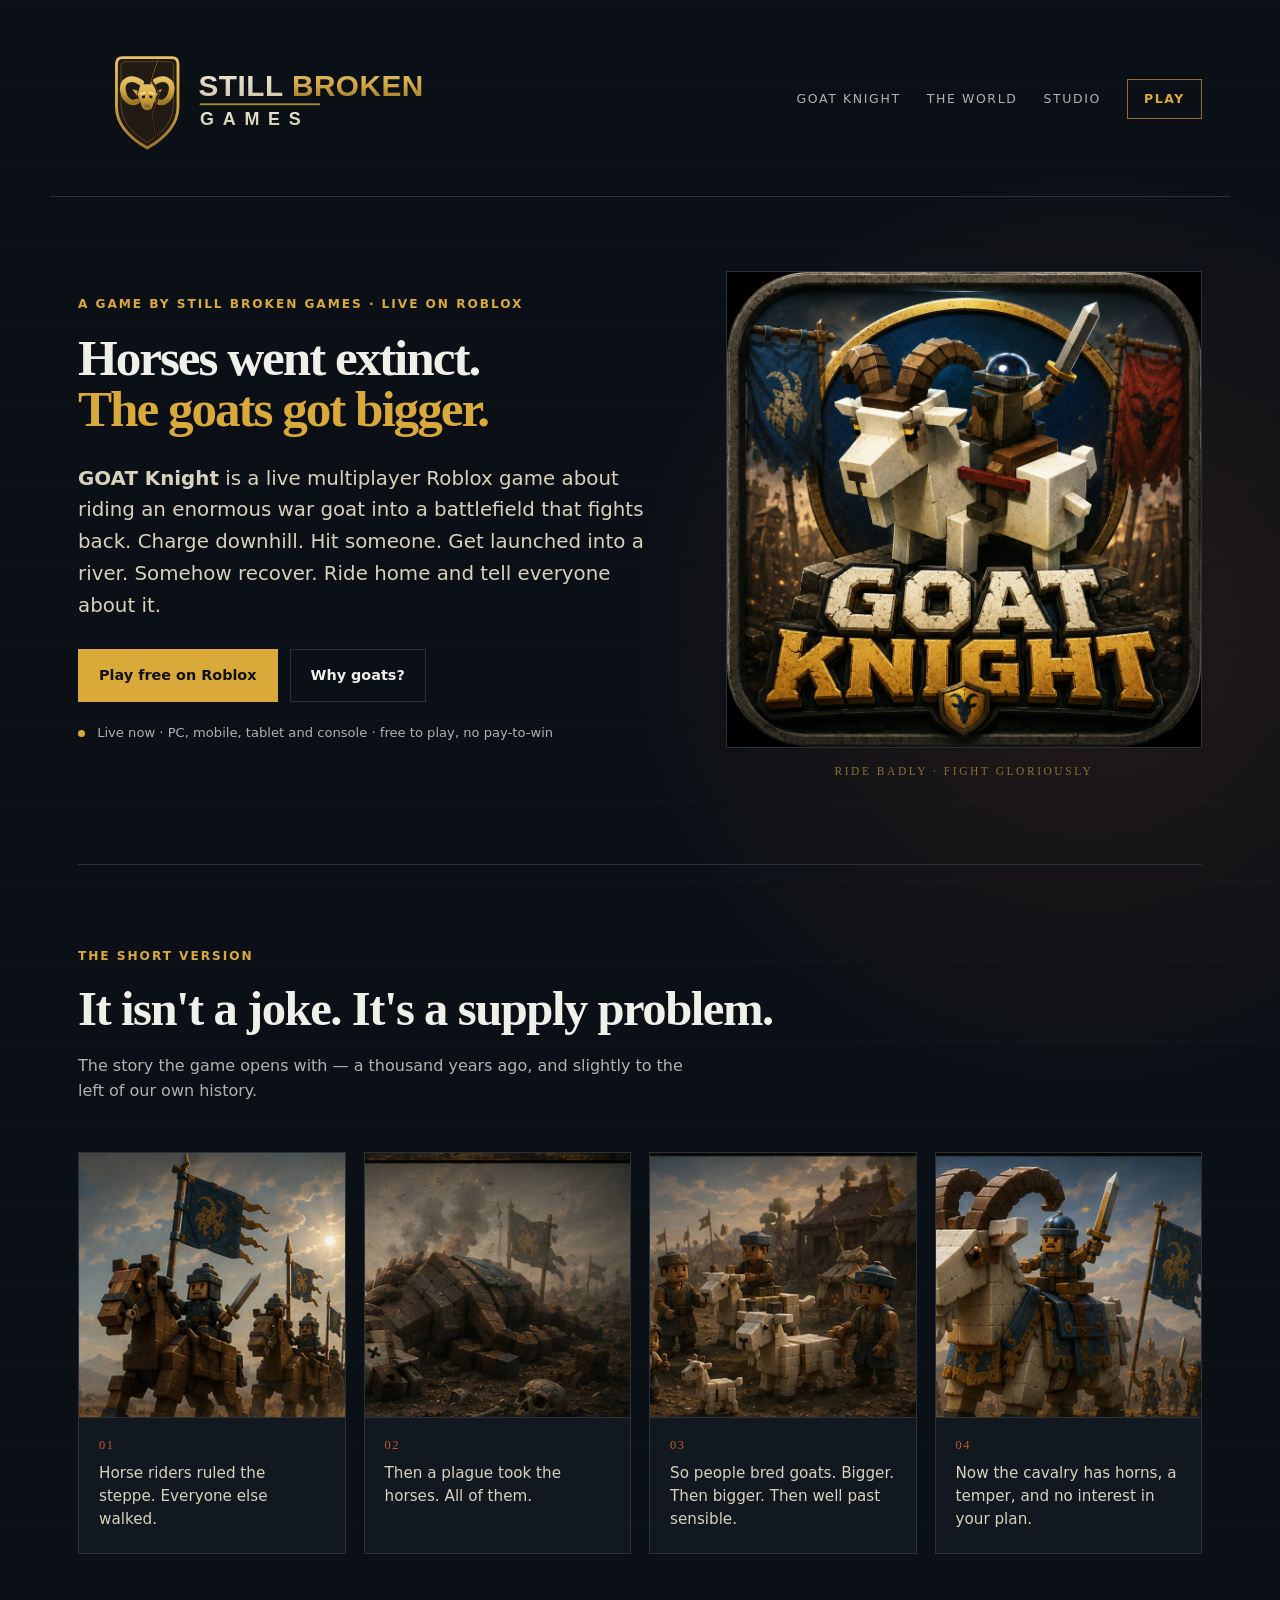
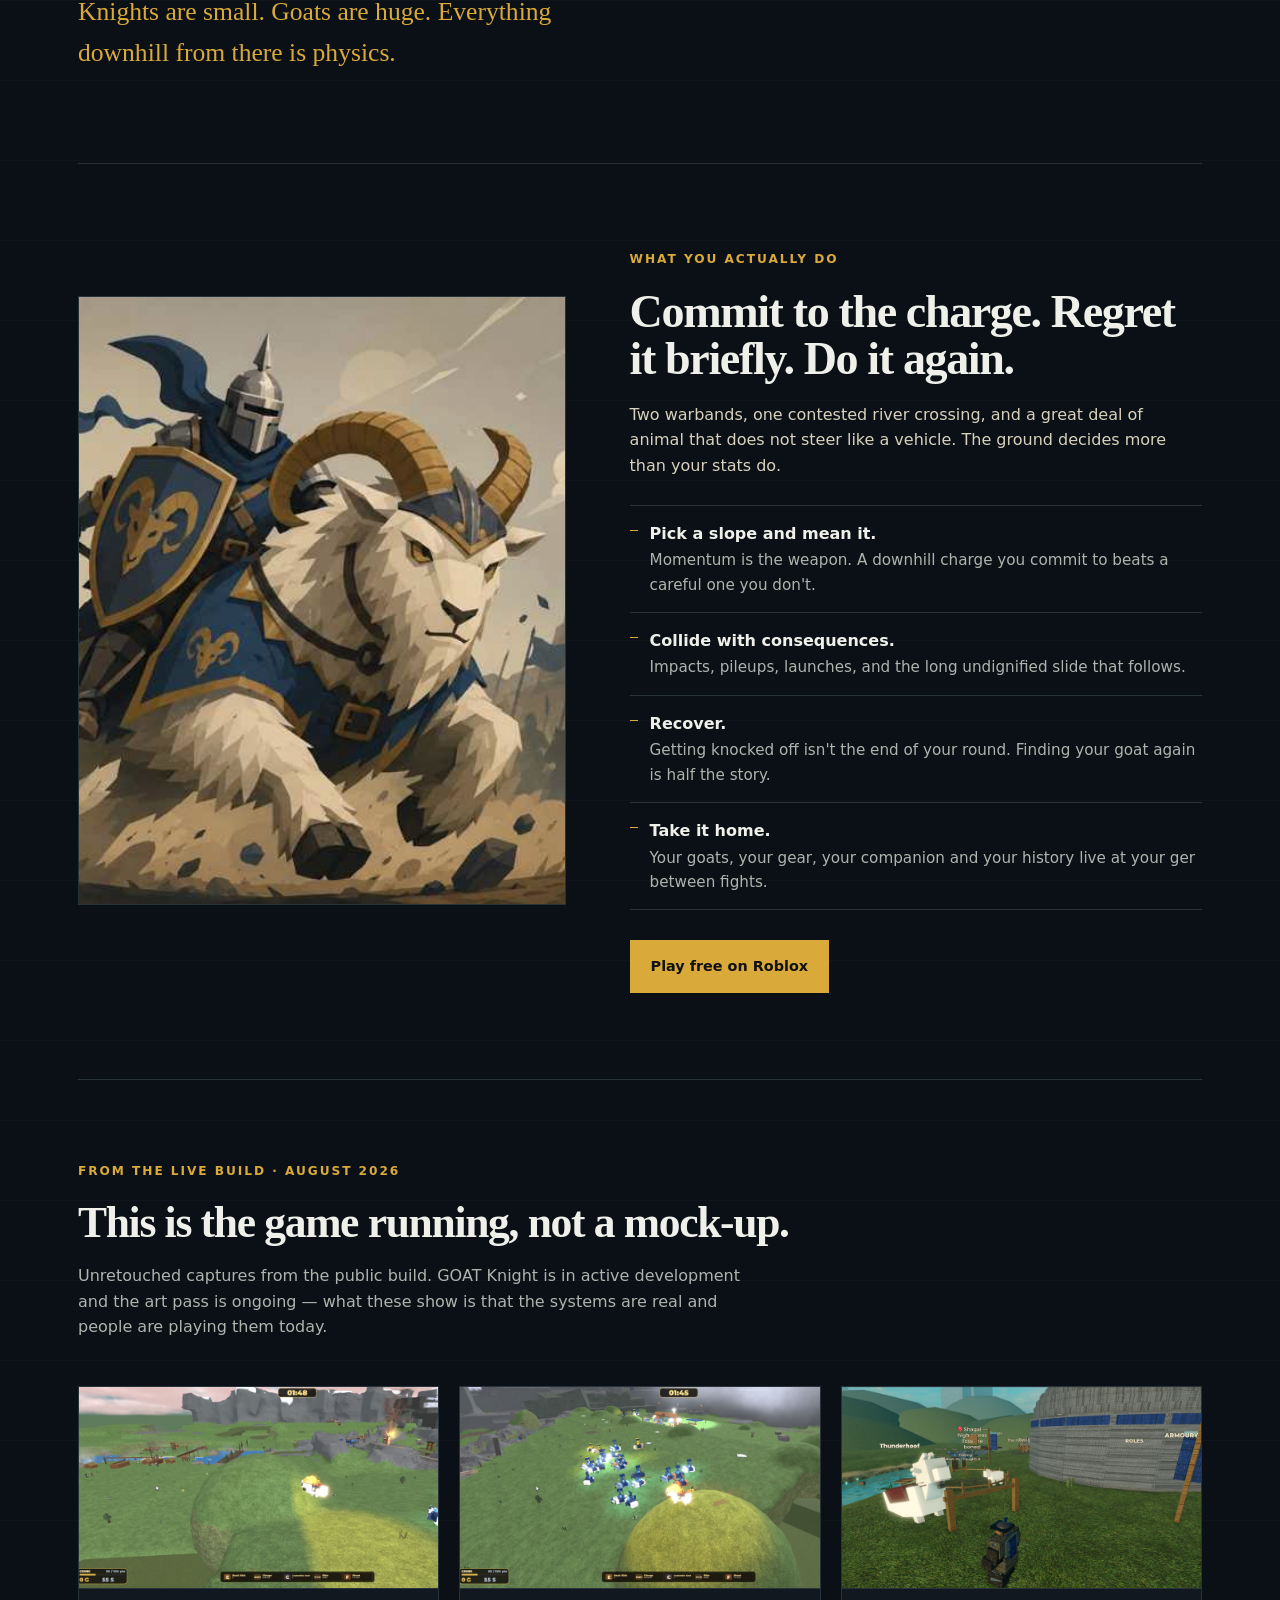
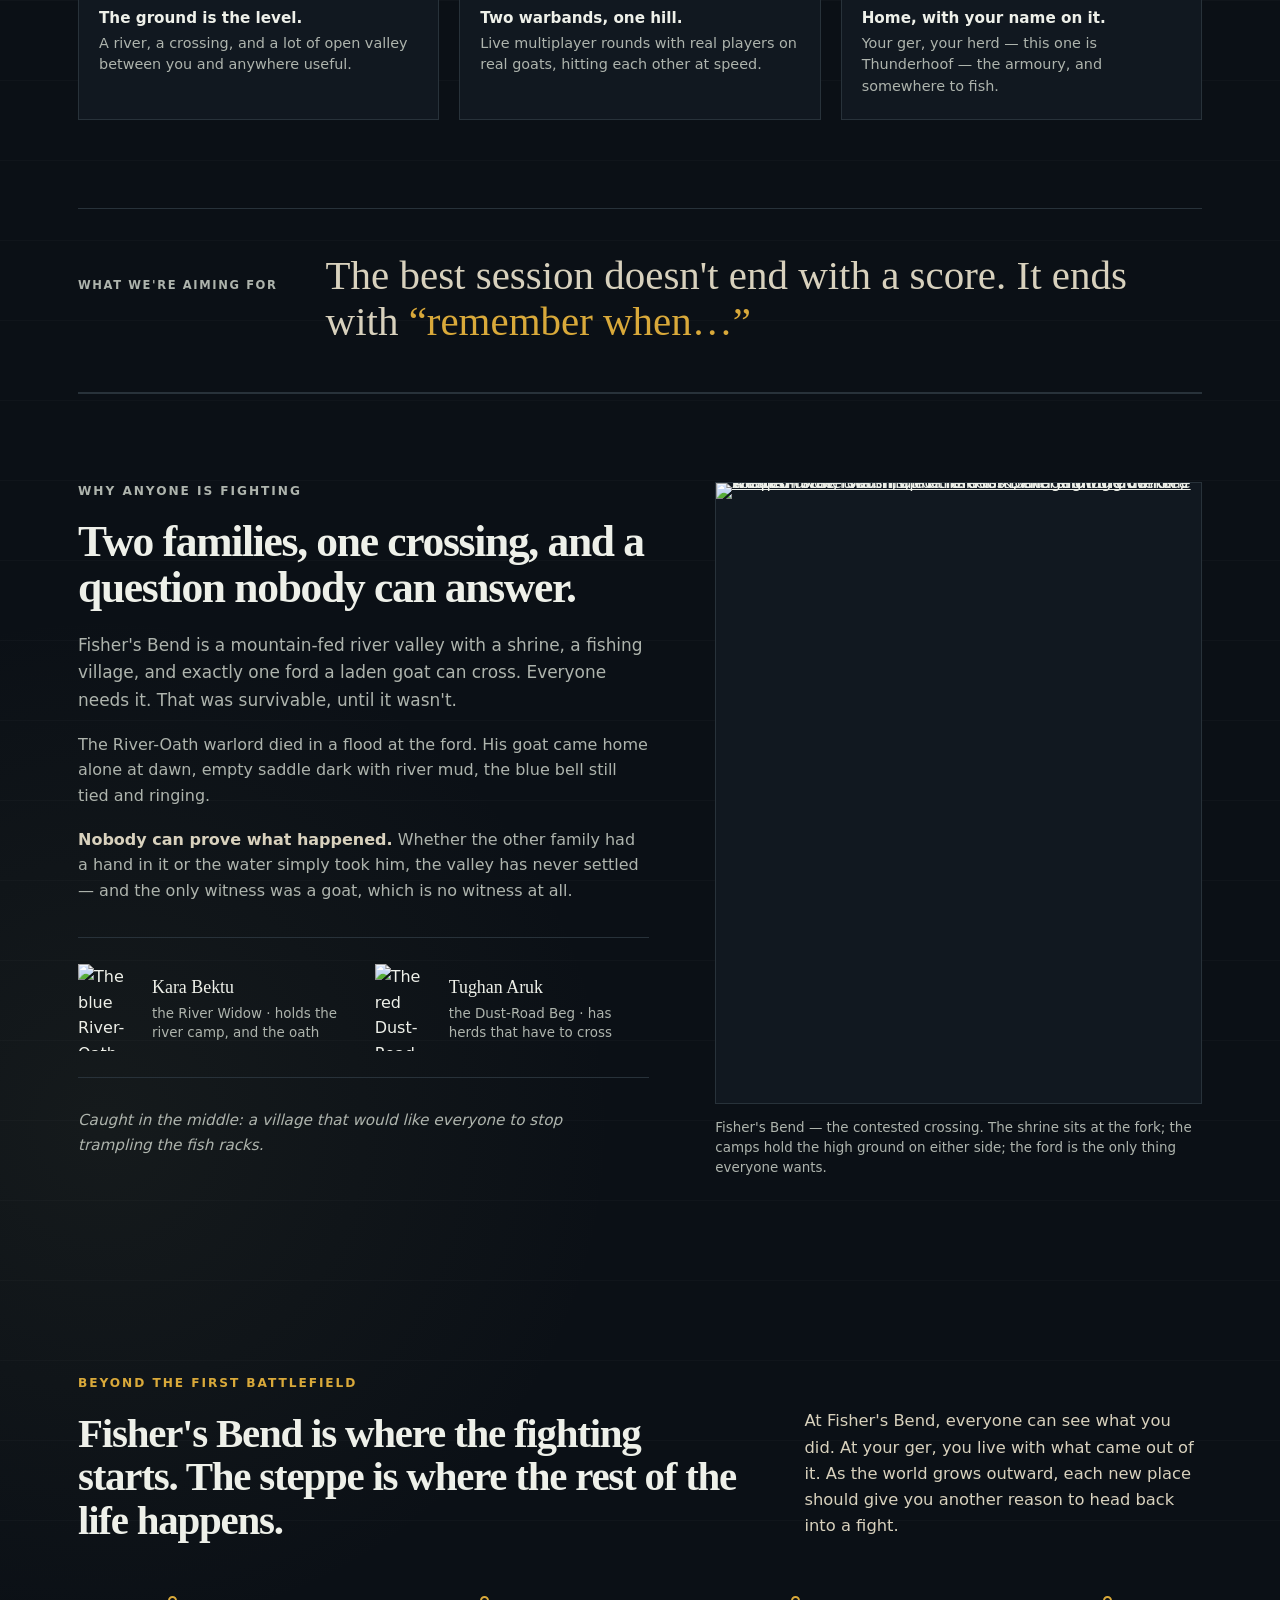
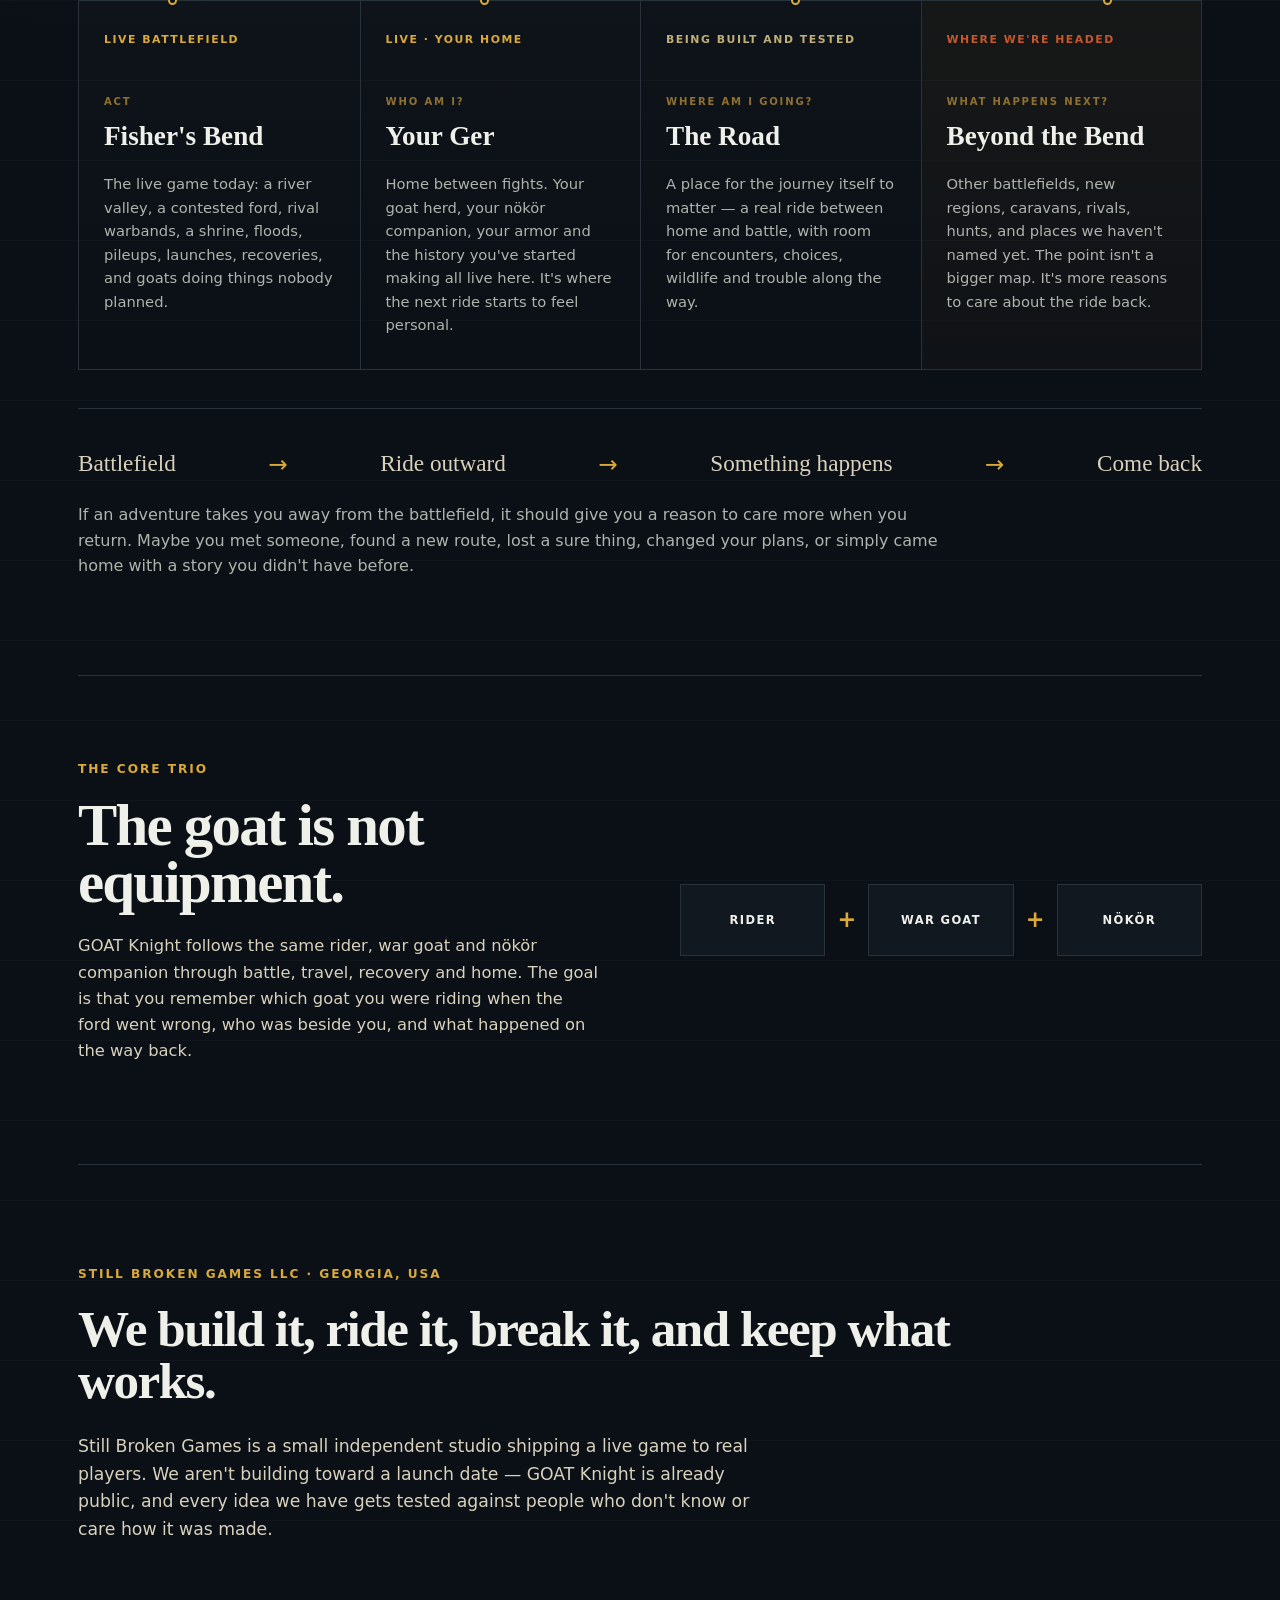
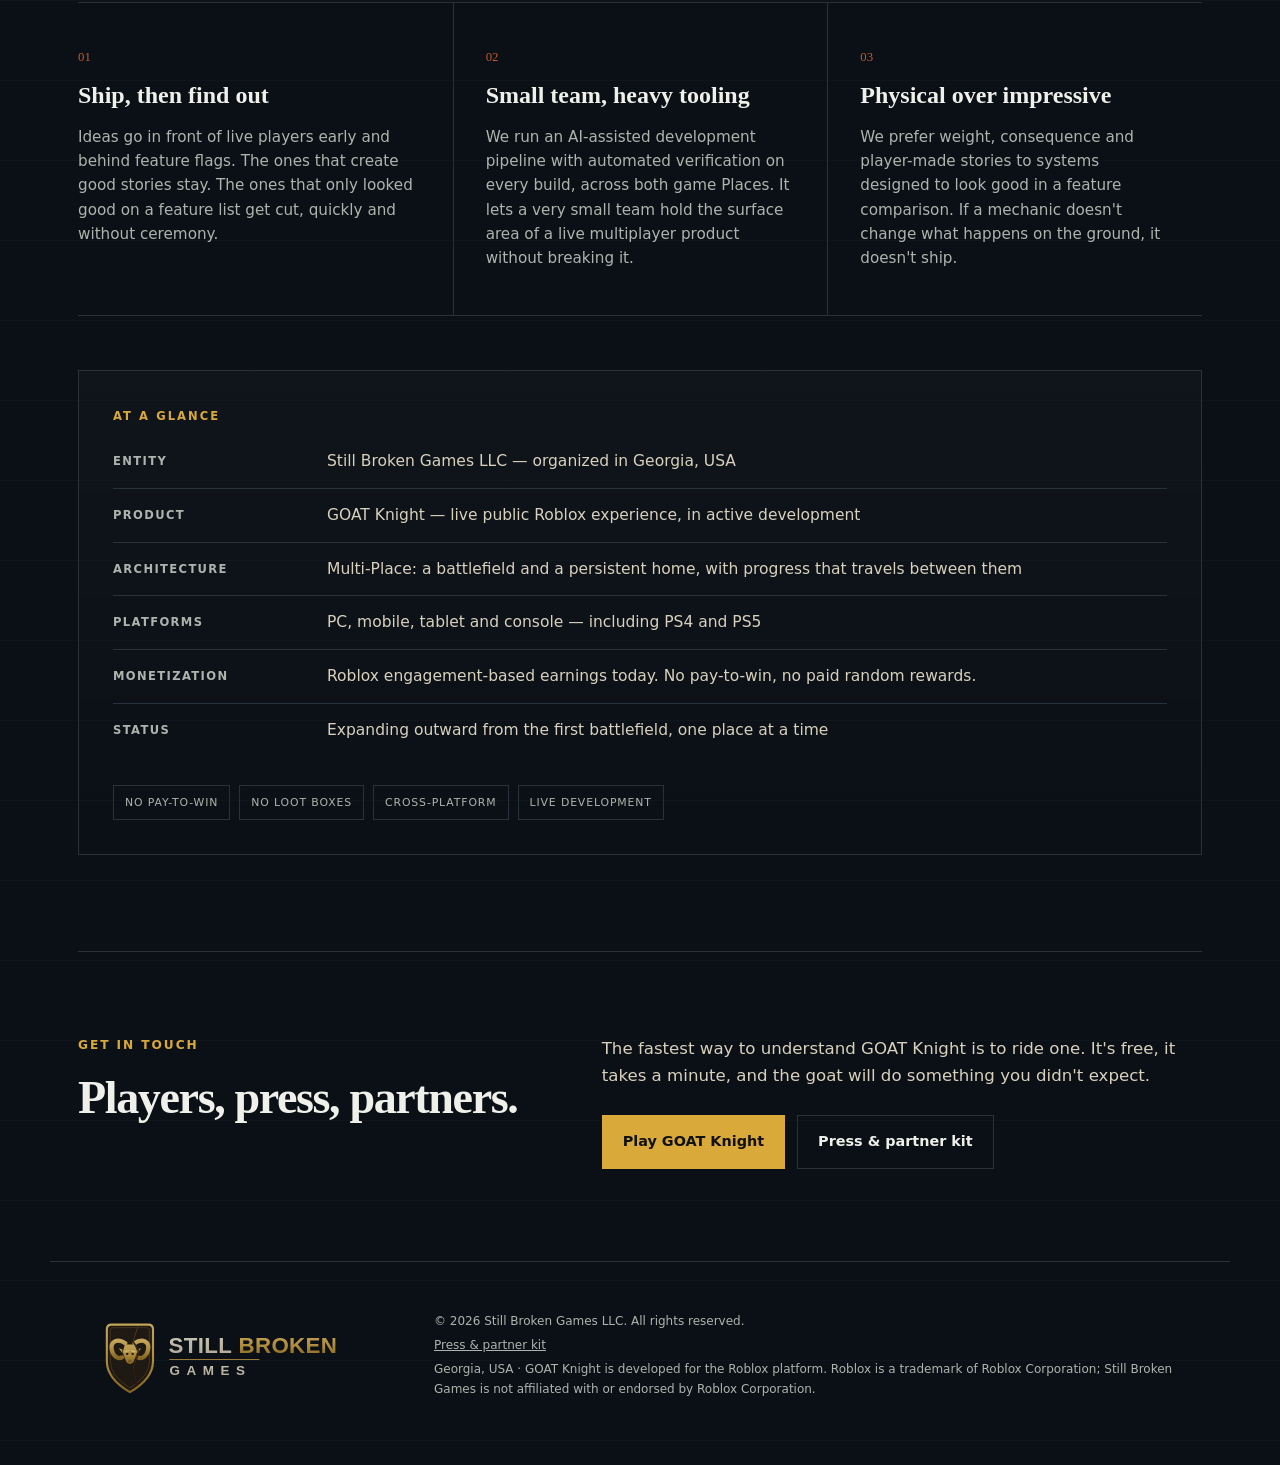
==== commit 00ac20ef: "site: lead with the goat, and show the game actually running The page never told anyone WHY goats. T" ====
--- a/index.html
+++ b/index.html
@@ -3,68 +3,183 @@
 <head>
   <meta charset="utf-8">
   <meta name="viewport" content="width=device-width, initial-scale=1">
-  <meta name="description" content="Still Broken Games is an independent Georgia game studio making GOAT Knight, a live Roblox game about war goats, battlefield chaos, journeys across the steppe, and the stories players bring home.">
+  <meta name="description" content="Still Broken Games is an independent studio in Georgia, USA. We make GOAT Knight — a live Roblox game where the horses went extinct, the goats got bigger, and knights ride them into battle.">
   <meta name="theme-color" content="#0b1016">
   <meta name="robots" content="index,follow,max-image-preview:large">
   <link rel="canonical" href="https://stillbrokengames.com/">
   <meta property="og:site_name" content="Still Broken Games">
-  <meta property="og:title" content="Still Broken Games — Makers of GOAT Knight">
-  <meta property="og:description" content="Ride a war goat into battle, make it home, and see where the road takes you next.">
+  <meta property="og:title" content="GOAT Knight — Horses went extinct. The goats got bigger.">
+  <meta property="og:description" content="A live Roblox game about riding an enormous war goat into terrain-driven battlefield chaos — and making it home with a story. From Still Broken Games.">
   <meta property="og:type" content="website">
   <meta property="og:url" content="https://stillbrokengames.com/">
-  <meta property="og:image" content="https://stillbrokengames.com/assets/goat-knight-rider.jpg">
-  <meta property="og:image:alt" content="An armored rider charging across a dusty battlefield on a massive war goat">
+  <meta property="og:image" content="https://stillbrokengames.com/assets/goat-knight-icon.jpg">
+  <meta property="og:image:alt" content="GOAT Knight — an armored knight riding an enormous blocky white war goat between blue and red warband banners">
   <meta name="twitter:card" content="summary_large_image">
-  <meta name="twitter:title" content="Still Broken Games — Makers of GOAT Knight">
-  <meta name="twitter:description" content="Ride a war goat into battle, make it home, and see where the road takes you next.">
-  <meta name="twitter:image" content="https://stillbrokengames.com/assets/goat-knight-rider.jpg">
+  <meta name="twitter:title" content="GOAT Knight — Horses went extinct. The goats got bigger.">
+  <meta name="twitter:description" content="A live Roblox game about riding an enormous war goat into terrain-driven battlefield chaos — and making it home with a story.">
+  <meta name="twitter:image" content="https://stillbrokengames.com/assets/goat-knight-icon.jpg">
   <title>Still Broken Games — Makers of GOAT Knight</title>
-  <link rel="icon" href="assets/goat-knight-hero.svg">
+  <link rel="icon" type="image/png" sizes="64x64" href="assets/favicon.png">
   <link rel="stylesheet" href="styles.css">
 </head>
 <body>
+  <a class="skip-link" href="#top">Skip to content</a>
+
   <header class="site-header" aria-label="Still Broken Games">
     <a class="studio-mark" href="#top" aria-label="Still Broken Games home">
-      <img src="assets/still-broken-games-logo.svg" alt="Still Broken Games">
+      <img src="assets/still-broken-games-logo.svg" alt="Still Broken Games" width="1560" height="540">
     </a>
     <nav aria-label="Primary">
       <a href="#goat-knight">GOAT Knight</a>
-      <a href="#world">World</a>
+      <a href="#world">The World</a>
       <a href="#studio">Studio</a>
+      <a class="nav-cta" href="https://www.roblox.com/games/111950602365288" target="_blank" rel="noopener noreferrer">Play</a>
     </nav>
   </header>
 
   <main id="top">
+
+    <!-- ============================= HERO ============================= -->
     <section class="hero" id="goat-knight">
       <div class="hero-copy">
-        <p class="eyebrow">GOAT Knight · Live on Roblox</p>
-        <h1>The battle is only part of the story.</h1>
-        <p class="lead"><strong>GOAT Knight</strong> starts with an enormous war goat and a fight at Fisher's Bend. Charge downhill, get knocked sideways, somehow recover, and make it home with a story. Around that first battlefield, a wider steppe world is taking shape — your ger, the road, camps, other battles, and whatever trouble is waiting between them.</p>
+        <p class="eyebrow">A game by Still Broken Games · Live on Roblox</p>
+        <h1>Horses went&nbsp;extinct.<br><em>The goats got bigger.</em></h1>
+        <p class="lead"><strong>GOAT Knight</strong> is a live multiplayer Roblox game about riding an enormous war goat into a battlefield that fights back. Charge downhill. Hit someone. Get launched into a river. Somehow recover. Ride home and tell everyone about it.</p>
         <div class="actions">
-          <a class="button primary" href="https://www.roblox.com/games/111950602365288" target="_blank" rel="noopener noreferrer">Play GOAT Knight on Roblox</a>
-          <a class="button secondary" href="#world">See where it's going</a>
-        </div>
-        <p class="status"><span aria-hidden="true"></span> Live now at Fisher's Bend · the wider world is being built around it</p>
+          <a class="button primary" href="https://www.roblox.com/games/111950602365288" target="_blank" rel="noopener noreferrer">Play free on Roblox</a>
+          <a class="button secondary" href="#origin">Why goats?</a>
+        </div>
+        <p class="status"><span aria-hidden="true"></span> Live now · PC, mobile, tablet and console · free to play, no pay-to-win</p>
       </div>
 
       <div class="product-lockup" aria-label="GOAT Knight">
-        <img class="product-wordmark" src="assets/goat-knight-wordmark.svg" alt="GOAT Knight — Ride Badly, Fight Gloriously">
         <div class="hero-art">
-          <img src="assets/goat-knight-rider.jpg" width="800" height="533" fetchpriority="high" decoding="async" alt="A mounted knight charging across a dusty open battlefield on a massive war goat, with blue and red warband silhouettes in the distance">
-        </div>
-      </div>
-    </section>
-
-    <section class="manifesto" aria-label="GOAT Knight world direction">
-      <p class="manifesto-kicker">What happens on the ride should stick with you</p>
-      <p class="manifesto-line">Ride out. Get into trouble. Make it back. <em>Then ride out again.</em></p>
-    </section>
-
+          <img src="assets/goat-knight-icon.jpg" width="1000" height="1000" fetchpriority="high" decoding="async"
+               alt="GOAT Knight key art: a small armored knight raising a sword astride an enormous blocky white war goat, between blue and red warband banners">
+        </div>
+        <p class="hero-tagline">Ride badly · Fight gloriously</p>
+      </div>
+    </section>
+
+    <!-- ============================= ORIGIN ============================= -->
+    <section class="origin" id="origin" aria-label="Why goats">
+      <div class="origin-head">
+        <p class="eyebrow">The short version</p>
+        <h2>It isn't a joke. It's a supply problem.</h2>
+        <p class="origin-sub">The story the game opens with — a thousand years ago, and slightly to the left of our own history.</p>
+      </div>
+
+      <ol class="origin-strip">
+        <li>
+          <img src="assets/origin-1.jpg" width="300" height="300" loading="lazy" decoding="async" alt="Blocky armored riders on horseback carrying blue warband banners across a plain">
+          <p class="beat">01</p>
+          <p>Horse riders ruled the steppe. Everyone else walked.</p>
+        </li>
+        <li>
+          <img src="assets/origin-2.jpg" width="300" height="300" loading="lazy" decoding="async" alt="A fallen horse and abandoned banners on a smoke-covered battlefield">
+          <p class="beat">02</p>
+          <p>Then a plague took the horses. All of them.</p>
+        </li>
+        <li>
+          <img src="assets/origin-3.jpg" width="300" height="300" loading="lazy" decoding="async" alt="Villagers tending a pen of white goats bred progressively larger">
+          <p class="beat">03</p>
+          <p>So people bred goats. Bigger. Then bigger. Then well past sensible.</p>
+        </li>
+        <li>
+          <img src="assets/origin-4.jpg" width="300" height="300" loading="lazy" decoding="async" alt="A knight in blue lamellar armor riding an enormous horned white war goat at sunrise">
+          <p class="beat">04</p>
+          <p>Now the cavalry has horns, a temper, and no interest in your plan.</p>
+        </li>
+      </ol>
+
+      <p class="origin-foot">Knights are small. Goats are huge. Everything downhill from there is physics.</p>
+    </section>
+
+    <!-- ============================= PLAY ============================= -->
+    <section class="play" aria-label="What you actually do">
+      <div class="play-art">
+        <img src="assets/goat-knight-rider.jpg" width="800" height="533" loading="lazy" decoding="async"
+             alt="A mounted knight charging across a dusty open battlefield on a massive war goat, with blue and red warband silhouettes in the distance">
+      </div>
+      <div class="play-copy">
+        <p class="eyebrow">What you actually do</p>
+        <h2>Commit to the charge. Regret it briefly. Do it again.</h2>
+        <p class="play-lead">Two warbands, one contested river crossing, and a great deal of animal that does not steer like a vehicle. The ground decides more than your stats do.</p>
+        <ul class="play-list">
+          <li><b>Pick a slope and mean it.</b> Momentum is the weapon. A downhill charge you commit to beats a careful one you don't.</li>
+          <li><b>Collide with consequences.</b> Impacts, pileups, launches, and the long undignified slide that follows.</li>
+          <li><b>Recover.</b> Getting knocked off isn't the end of your round. Finding your goat again is half the story.</li>
+          <li><b>Take it home.</b> Your goats, your gear, your companion and your history live at your ger between fights.</li>
+        </ul>
+        <a class="button primary" href="https://www.roblox.com/games/111950602365288" target="_blank" rel="noopener noreferrer">Play free on Roblox</a>
+      </div>
+    </section>
+
+    <!-- ============================= BUILD ============================= -->
+    <section class="build" id="build" aria-label="Captures from the live build">
+      <div class="build-head">
+        <p class="eyebrow">From the live build · August 2026</p>
+        <h2>This is the game running, not a mock-up.</h2>
+        <p class="build-sub">Unretouched captures from the public build. GOAT Knight is in active development and the art pass is ongoing — what these show is that the systems are real and people are playing them today.</p>
+      </div>
+
+      <div class="build-grid">
+        <figure>
+          <a href="assets/build-terrain.jpg" target="_blank" rel="noopener"><img src="assets/build-terrain.jpg" width="900" height="488" loading="lazy" decoding="async" alt="A wide view of the Fisher's Bend valley: a river, a timber bridge, rocky outcrops and a lone mounted rider crossing open ground"></a>
+          <figcaption><b>The ground is the level.</b> A river, a crossing, and a lot of open valley between you and anywhere useful.</figcaption>
+        </figure>
+        <figure>
+          <a href="assets/build-battle.jpg" target="_blank" rel="noopener"><img src="assets/build-battle.jpg" width="900" height="488" loading="lazy" decoding="async" alt="Around twenty mounted players in blue and yellow warband colours colliding on a grassy hill during a timed round"></a>
+          <figcaption><b>Two warbands, one hill.</b> Live multiplayer rounds with real players on real goats, hitting each other at speed.</figcaption>
+        </figure>
+        <figure>
+          <a href="assets/build-ger.jpg" target="_blank" rel="noopener"><img src="assets/build-ger.jpg" width="900" height="506" loading="lazy" decoding="async" alt="A player standing outside their ger beside a large named war goat, with a fishing spot, a stock pen and armoury signage nearby"></a>
+          <figcaption><b>Home, with your name on it.</b> Your ger, your herd — this one is Thunderhoof — the armoury, and somewhere to fish.</figcaption>
+        </figure>
+      </div>
+    </section>
+
+    <!-- ============================= MANIFESTO ============================= -->
+    <section class="manifesto" aria-label="Design intent">
+      <p class="manifesto-kicker">What we're aiming for</p>
+      <p class="manifesto-line">The best session doesn't end with a score. It ends with <em>“remember when…”</em></p>
+    </section>
+
+    <!-- ============================= FISHER'S BEND ============================= -->
+    <section class="bend" id="bend" aria-label="The quarrel at Fisher's Bend">
+      <div class="bend-copy">
+        <p class="eyebrow">Why anyone is fighting</p>
+        <h2>Two families, one crossing, and a question nobody can answer.</h2>
+        <p class="bend-lead">Fisher's Bend is a mountain-fed river valley with a shrine, a fishing village, and exactly one ford a laden goat can cross. Everyone needs it. That was survivable, until it wasn't.</p>
+        <p>The River-Oath warlord died in a flood at the ford. His goat came home alone at dawn, empty saddle dark with river mud, the blue bell still tied and ringing.</p>
+        <p><b>Nobody can prove what happened.</b> Whether the other family had a hand in it or the water simply took him, the valley has never settled — and the only witness was a goat, which is no witness at all.</p>
+
+        <div class="bend-houses" aria-label="The two hosts">
+          <figure>
+            <img src="assets/banner-blue.webp" width="300" height="450" loading="lazy" decoding="async" alt="The blue River-Oath banner: a pale goat's head sigil on deep blue, with a swallowtail hem">
+            <figcaption><b>Kara Bektu</b><span>the River Widow · holds the river camp, and the oath</span></figcaption>
+          </figure>
+          <figure>
+            <img src="assets/banner-red.webp" width="300" height="450" loading="lazy" decoding="async" alt="The red Dust-Road banner: a dark goat's head sigil on deep red, with a swallowtail hem">
+            <figcaption><b>Tughan Aruk</b><span>the Dust-Road Beg · has herds that have to cross</span></figcaption>
+          </figure>
+        </div>
+
+        <p class="bend-foot">Caught in the middle: a village that would like everyone to stop trampling the fish racks.</p>
+      </div>
+
+      <figure class="bend-map">
+        <a href="assets/fishers-bend-map.jpg" target="_blank" rel="noopener"><img src="assets/fishers-bend-map.jpg" width="900" height="1152" loading="lazy" decoding="async" alt="A hand-drawn war map of Fisher's Bend showing the Y-shaped river, the shrine at the fork, the Tughan and Kara camps in the foothills, the ford and village at the centre, the fen to the south, and the dust road running down the western side"></a>
+        <figcaption>Fisher's Bend — the contested crossing. The shrine sits at the fork; the camps hold the high ground on either side; the ford is the only thing everyone wants.</figcaption>
+      </figure>
+    </section>
+
+    <!-- ============================= WORLD ============================= -->
     <section class="world" id="world">
       <div class="world-heading">
         <p class="eyebrow">Beyond the first battlefield</p>
         <h2>Fisher's Bend is where the fighting starts. The steppe is where the rest of the life happens.</h2>
-        <p>At Fisher's Bend, everyone can see what you did. At your ger, you live with what came out of it. On the Road, the ride between places becomes part of the story. As the world grows, those places should keep giving you new reasons to head back into a fight.</p>
+        <p>At Fisher's Bend, everyone can see what you did. At your ger, you live with what came out of it. As the world grows outward, each new place should give you another reason to head back into a fight.</p>
       </div>
 
       <div class="place-route" aria-hidden="true"><span></span><span></span><span></span><span></span></div>
@@ -73,70 +188,120 @@
           <p class="place-state">Live battlefield</p>
           <p class="place-verb">ACT</p>
           <h3>Fisher's Bend</h3>
-          <p>This is the live game today: a river valley, a contested ford, rival warbands, a shrine, floods, pileups, launches, recoveries, and goats doing things nobody planned.</p>
-        </article>
-        <article class="place-card">
-          <p class="place-state">Home between battles</p>
+          <p>The live game today: a river valley, a contested ford, rival warbands, a shrine, floods, pileups, launches, recoveries, and goats doing things nobody planned.</p>
+        </article>
+        <article class="place-card live-card">
+          <p class="place-state">Live · your home</p>
           <p class="place-verb">WHO AM I?</p>
           <h3>Your Ger</h3>
-          <p>Home between fights. Your goats, your nökör companion, your gear, and the history you've started making all have a place to live here. It is where the next ride begins to feel personal.</p>
+          <p>Home between fights. Your goat herd, your nökör companion, your armor and the history you've started making all live here. It's where the next ride starts to feel personal.</p>
         </article>
         <article class="place-card development-card">
           <p class="place-state">Being built and tested</p>
           <p class="place-verb">WHERE AM I GOING?</p>
           <h3>The Road</h3>
-          <p>A place for the journey itself to matter. The Road is being developed as a real ride between home and battle, with room for encounters, choices, wildlife, and trouble along the way.</p>
+          <p>A place for the journey itself to matter — a real ride between home and battle, with room for encounters, choices, wildlife and trouble along the way.</p>
         </article>
         <article class="place-card trajectory-card">
           <p class="place-state">Where we're headed</p>
           <p class="place-verb">WHAT HAPPENS NEXT?</p>
           <h3>Beyond the Bend</h3>
-          <p>We expect GOAT Knight to keep growing outward: other battlefields, new regions, caravans, rivals, hunts, origin stories, and places we have not named yet. The point is not a bigger map. It is more reasons to care about the ride back.</p>
+          <p>Other battlefields, new regions, caravans, rivals, hunts, and places we haven't named yet. The point isn't a bigger map. It's more reasons to care about the ride back.</p>
         </article>
       </div>
 
       <div class="return-loop" aria-label="GOAT Knight world loop">
         <p class="loop-line"><span>Battlefield</span><b>→</b><span>Ride outward</span><b>→</b><span>Something happens</span><b>→</b><span>Come back</span></p>
-        <p class="loop-copy">If an adventure takes you away from the battlefield, it should give you a reason to care more when you return. Maybe you met someone, found a new route, lost a sure thing, changed your plans, or simply came home with a story you did not have before.</p>
-      </div>
-    </section>
-
+        <p class="loop-copy">If an adventure takes you away from the battlefield, it should give you a reason to care more when you return. Maybe you met someone, found a new route, lost a sure thing, changed your plans, or simply came home with a story you didn't have before.</p>
+      </div>
+    </section>
+
+    <!-- ============================= BOND ============================= -->
     <section class="bond" aria-label="Rider, goat, and companion">
       <div class="bond-copy">
         <p class="eyebrow">The core trio</p>
         <h2>The goat is not equipment.</h2>
-        <p>GOAT Knight follows the same rider, war goat, and nökör companion through battle, travel, recovery, and home. The goal is to remember which goat you were riding when the bridge went wrong, who was beside you, and what happened on the way back.</p>
+        <p>GOAT Knight follows the same rider, war goat and nökör companion through battle, travel, recovery and home. The goal is that you remember which goat you were riding when the ford went wrong, who was beside you, and what happened on the way back.</p>
       </div>
       <div class="bond-trio" aria-label="Rider plus war goat plus nökör">
         <span>RIDER</span><b>+</b><span>WAR GOAT</span><b>+</b><span>NÖKÖR</span>
       </div>
     </section>
 
-    <section class="principles" aria-label="GOAT Knight design principles">
-      <article><span>01</span><h2>The ground should matter</h2><p>Hills, fords, roads, banks, and landmarks should change how you move, what you notice, and what goes wrong.</p></article>
-      <article><span>02</span><h2>The goat should feel alive</h2><p>Weight, momentum, bad footing, collisions, launches, and recovery make movement physical and funny without turning it into noise.</p></article>
-      <article><span>03</span><h2>You should have a story afterward</h2><p>The best session ends with “remember when…” — not just a result screen or a bigger number.</p></article>
-    </section>
-
+    <!-- ============================= STUDIO ============================= -->
     <section class="studio" id="studio">
+      <div class="studio-head">
+        <p class="eyebrow">Still Broken Games LLC · Georgia, USA</p>
+        <h2>We build it, ride it, break it, and keep what works.</h2>
+        <p class="studio-lead">Still Broken Games is a small independent studio shipping a live game to real players. We aren't building toward a launch date — GOAT Knight is already public, and every idea we have gets tested against people who don't know or care how it was made.</p>
+      </div>
+
+      <div class="studio-how">
+        <article>
+          <span>01</span>
+          <h3>Ship, then find out</h3>
+          <p>Ideas go in front of live players early and behind feature flags. The ones that create good stories stay. The ones that only looked good on a feature list get cut, quickly and without ceremony.</p>
+        </article>
+        <article>
+          <span>02</span>
+          <h3>Small team, heavy tooling</h3>
+          <p>We run an AI-assisted development pipeline with automated verification on every build, across both game Places. It lets a very small team hold the surface area of a live multiplayer product without breaking it.</p>
+        </article>
+        <article>
+          <span>03</span>
+          <h3>Physical over impressive</h3>
+          <p>We prefer weight, consequence and player-made stories to systems designed to look good in a feature comparison. If a mechanic doesn't change what happens on the ground, it doesn't ship.</p>
+        </article>
+      </div>
+
+      <div class="studio-facts">
+        <h3 class="facts-title">At a glance</h3>
+        <dl>
+          <div><dt>Entity</dt><dd>Still Broken Games LLC — organized in Georgia, USA</dd></div>
+          <div><dt>Product</dt><dd>GOAT Knight — live public Roblox experience, in active development</dd></div>
+          <div><dt>Architecture</dt><dd>Multi-Place: a battlefield and a persistent home, with progress that travels between them</dd></div>
+          <div><dt>Platforms</dt><dd>PC, mobile, tablet and console — including PS4 and PS5</dd></div>
+          <div><dt>Monetization</dt><dd>Roblox engagement-based earnings today. No pay-to-win, no paid random rewards.</dd></div>
+          <div><dt>Status</dt><dd>Expanding outward from the first battlefield, one place at a time</dd></div>
+        </dl>
+        <div class="trust-line" aria-label="Project commitments">
+          <span>No pay-to-win</span><span>No loot boxes</span><span>Cross-platform</span><span>Live development</span>
+        </div>
+      </div>
+    </section>
+
+    <!-- ============================= CONTACT ============================= -->
+    <section class="contact" id="contact" aria-label="Contact Still Broken Games">
       <div>
-        <p class="eyebrow">Still Broken Games LLC</p>
-        <h2>We build it, ride it, break it, and keep what works.</h2>
-      </div>
-      <div class="studio-copy">
-        <p>Still Broken Games is a small independent game studio in Georgia. GOAT Knight is our current game. We put ideas in front of real players early, keep the ones that create good stories, and cut the ones that only looked good on a feature list.</p>
-        <p>Right now we're expanding outward from Fisher's Bend carefully. The goal is not to make the world huge. It is to make every new place feel worth leaving for — and worth coming back from.</p>
-        <div class="trust-line" aria-label="Project commitments">
-          <span>No pay-to-win</span><span>Cross-platform</span><span>Live development</span>
-        </div>
-      </div>
-    </section>
+        <p class="eyebrow">Get in touch</p>
+        <h2>Players, press, partners.</h2>
+      </div>
+      <div class="contact-copy">
+        <p>The fastest way to understand GOAT Knight is to ride one. It's free, it takes a minute, and the goat will do something you didn't expect.</p>
+        <div class="actions">
+          <a class="button primary" href="https://www.roblox.com/games/111950602365288" target="_blank" rel="noopener noreferrer">Play GOAT Knight</a>
+          <a class="button secondary" href="press/">Press &amp; partner kit</a>
+        </div>
+        <!--
+          TODO BEFORE PUBLISHING: studio mail is not live yet (Microsoft 365 setup pending).
+          Uncomment this block ONLY once the mailboxes are confirmed to send and receive.
+          Rationale and recommended addresses: CLAUDE-HANDOFF-site-studio-and-hook-refresh.md
+
+        <ul class="contact-list">
+          <li><b>Business &amp; partnerships</b> <a href="mailto:business@stillbrokengames.com">business@stillbrokengames.com</a></li>
+          <li><b>Press &amp; creators</b> <a href="mailto:press@stillbrokengames.com">press@stillbrokengames.com</a></li>
+        </ul>
+        -->
+      </div>
+    </section>
+
   </main>
 
   <footer>
-    <img src="assets/still-broken-games-logo.svg" alt="Still Broken Games">
+    <img src="assets/still-broken-games-logo.svg" alt="Still Broken Games" width="1560" height="540" loading="lazy">
     <div>
       <p>© 2026 Still Broken Games LLC. All rights reserved.</p>
+      <p><a href="press/">Press &amp; partner kit</a></p>
       <p>Georgia, USA · GOAT Knight is developed for the Roblox platform. Roblox is a trademark of Roblox Corporation; Still Broken Games is not affiliated with or endorsed by Roblox Corporation.</p>
     </div>
   </footer>
--- a/styles.css
+++ b/styles.css
@@ -1,4 +1,835 @@
-:root{--ink:#eef0e9;--muted:#aeb4ad;--dark:#0b1016;--panel:#111820;--panel2:#151c21;--line:#28323a;--gold:#d9a93a;--gold2:#8e7030;--ember:#c4572d;--paper:#d8d1bd;--steppe:#6f7452}*{box-sizing:border-box}html{scroll-behavior:smooth}body{margin:0;background:var(--dark);color:var(--ink);font-family:Inter,ui-sans-serif,system-ui,-apple-system,BlinkMacSystemFont,"Segoe UI",sans-serif;line-height:1.6;background-image:radial-gradient(circle at 85% 10%,rgba(196,87,45,.12),transparent 28rem),radial-gradient(circle at 10% 58%,rgba(111,116,82,.10),transparent 30rem),linear-gradient(rgba(255,255,255,.018) 1px,transparent 1px);background-size:auto,auto,100% 5rem}a{color:inherit}.site-header{max-width:1180px;margin:auto;padding:30px 28px 28px;display:flex;align-items:center;justify-content:space-between;border-bottom:1px solid var(--line)}.studio-mark{display:block;line-height:0}.studio-mark img{display:block;width:min(430px,52vw);height:auto}.site-header nav{display:flex;gap:28px}.site-header nav a{font-size:.78rem;letter-spacing:.13em;text-transform:uppercase;text-decoration:none;color:var(--muted)}.site-header nav a:hover{color:var(--ink)}main{max-width:1180px;margin:auto;padding:0 28px}.hero{min-height:720px;display:grid;grid-template-columns:1.03fr .97fr;gap:70px;align-items:center;padding:76px 0 86px}.eyebrow{text-transform:uppercase;letter-spacing:.16em;font-size:.76rem;font-weight:800;color:var(--gold);margin:0 0 18px}.hero h1,.world h2,.bond h2,.studio h2{font-family:Georgia,"Times New Roman",serif}.hero h1{font-size:clamp(3rem,6vw,5.7rem);line-height:.96;letter-spacing:-.045em;margin:0;max-width:780px}.lead{font-size:clamp(1.05rem,1.7vw,1.28rem);color:var(--paper);max-width:680px;margin:30px 0}.actions{display:flex;gap:12px;flex-wrap:wrap}.button{display:inline-block;padding:14px 18px;border:1px solid var(--line);font-weight:800;text-decoration:none;font-size:.9rem}.primary{background:var(--gold);border-color:var(--gold);color:#111}.primary:hover{filter:brightness(1.08)}.secondary:hover{border-color:var(--paper)}.status{font-size:.82rem;color:var(--muted);margin-top:20px}.status span{display:inline-block;width:7px;height:7px;border-radius:50%;background:var(--gold);margin-right:8px}.product-lockup{display:flex;flex-direction:column;gap:14px;align-items:stretch}.product-wordmark{width:94%;height:auto;display:block;margin:0 auto}.hero-art{position:relative;overflow:hidden;border:1px solid var(--line);background:var(--panel)}.hero-art:before{content:"";position:absolute;inset:7% -4% -5% 7%;border:1px solid var(--line);z-index:-1}.hero-art img{width:100%;display:block;box-shadow:0 28px 80px rgba(0,0,0,.38);filter:saturate(.92) contrast(1.04)}.manifesto{border-top:1px solid var(--line);border-bottom:1px solid var(--line);padding:44px 0 48px;display:grid;grid-template-columns:.38fr 1.62fr;gap:42px;align-items:baseline}.manifesto-kicker{margin:0;text-transform:uppercase;letter-spacing:.14em;font-size:.72rem;font-weight:800;color:var(--muted)}.manifesto-line{font-family:Georgia,"Times New Roman",serif;font-size:clamp(1.7rem,3.4vw,3.1rem);line-height:1.08;margin:0;color:var(--paper)}.manifesto-line em{font-style:normal;color:var(--gold)}.world{padding:112px 0 102px}.world-heading{display:grid;grid-template-columns:.7fr 1.3fr;column-gap:70px;align-items:start;margin-bottom:62px}.world-heading .eyebrow{grid-column:1}.world-heading h2{grid-column:1;font-size:clamp(2.4rem,4.6vw,4.4rem);line-height:1.01;letter-spacing:-.03em;margin:0}.world-heading>p:last-child{grid-column:2;grid-row:1 / span 2;color:var(--paper);font-size:1.08rem;margin:38px 0 0;max-width:620px}.place-route{height:1px;background:var(--line);margin:0 8% -1px;display:flex;justify-content:space-between;align-items:center}.place-route span{width:9px;height:9px;border-radius:50%;background:var(--dark);border:2px solid var(--gold)}.place-grid{display:grid;grid-template-columns:repeat(4,1fr);border:1px solid var(--line)}.place-card{min-height:300px;padding:30px 25px 32px;background:linear-gradient(180deg,rgba(255,255,255,.015),transparent);position:relative}.place-card+.place-card{border-left:1px solid var(--line)}.place-state{margin:0 0 46px;font-size:.68rem;text-transform:uppercase;letter-spacing:.14em;font-weight:800;color:var(--muted)}.live-card .place-state{color:var(--gold)}.development-card .place-state{color:#bdaf76}.trajectory-card{background:linear-gradient(180deg,rgba(217,169,58,.055),rgba(196,87,45,.025))}.trajectory-card .place-state{color:var(--ember)}.place-verb{margin:0 0 4px;font-size:.63rem;letter-spacing:.18em;color:var(--gold2);font-weight:800}.place-card h3{font-family:Georgia,"Times New Roman",serif;font-size:1.75rem;margin:0 0 14px}.place-card>p:last-child{color:var(--muted);margin:0;font-size:.92rem}.return-loop{margin-top:38px;padding:36px 0 0;border-top:1px solid var(--line)}.loop-line{display:flex;align-items:center;justify-content:space-between;gap:16px;margin:0 0 20px;color:var(--paper);font-family:Georgia,"Times New Roman",serif;font-size:clamp(1.05rem,2vw,1.45rem)}.loop-line b{font-family:system-ui,sans-serif;color:var(--gold);font-weight:500}.loop-copy{max-width:860px;color:var(--muted);margin:0}.loop-copy strong{color:var(--paper)}.bond{border-top:1px solid var(--line);border-bottom:1px solid var(--line);padding:86px 0;display:grid;grid-template-columns:1fr 1fr;gap:80px;align-items:center}.bond h2{font-size:clamp(2.7rem,5vw,4.8rem);line-height:.96;letter-spacing:-.03em;margin:0 0 22px}.bond-copy>p:last-child{color:var(--paper);font-size:1.04rem;max-width:600px}.bond-trio{display:grid;grid-template-columns:1fr auto 1fr auto 1fr;align-items:center;gap:12px;text-align:center}.bond-trio span{border:1px solid var(--line);padding:26px 12px;background:var(--panel);font-size:.72rem;letter-spacing:.12em;font-weight:900}.bond-trio b{color:var(--gold);font-size:1.4rem}.principles{display:grid;grid-template-columns:repeat(3,1fr);border-bottom:1px solid var(--line)}.principles article{padding:48px 34px 50px 0}.principles article+article{border-left:1px solid var(--line);padding-left:34px}.principles span{font-family:Georgia,serif;color:var(--ember);font-size:.8rem}.principles h2{font-family:Georgia,serif;font-size:1.7rem;margin:8px 0}.principles p{color:var(--muted);margin:0}.studio{display:grid;grid-template-columns:.85fr 1.15fr;gap:80px;padding:110px 0}.studio h2{font-size:clamp(2.3rem,4vw,4rem);line-height:1.02;margin:0}.studio-copy{font-size:1.08rem;color:var(--paper)}.studio-copy p:first-child{margin-top:0}.trust-line{display:flex;gap:9px;flex-wrap:wrap;margin-top:26px}.trust-line span{border:1px solid var(--line);padding:8px 11px;font-size:.68rem;letter-spacing:.08em;text-transform:uppercase;color:var(--muted)}footer{max-width:1180px;margin:auto;padding:42px 28px 58px;border-top:1px solid var(--line);display:grid;grid-template-columns:320px 1fr;gap:56px;align-items:center;color:var(--muted);font-size:.75rem}footer img{width:100%;height:auto;opacity:.84}footer p{margin:5px 0}@media(max-width:940px){.place-grid{grid-template-columns:1fr 1fr}.place-card:nth-child(3){border-left:0;border-top:1px solid var(--line)}.place-card:nth-child(4){border-top:1px solid var(--line)}.place-route{display:none}.world-heading{grid-template-columns:1fr;gap:24px}.world-heading .eyebrow,.world-heading h2,.world-heading>p:last-child{grid-column:1;grid-row:auto}.world-heading>p:last-child{margin:0}.bond{grid-template-columns:1fr;gap:42px}.bond-trio{max-width:700px}}@media(max-width:820px){.site-header{padding:34px 22px 32px;justify-content:flex-start}.site-header nav{display:none}.studio-mark{width:100%}.studio-mark img{width:min(560px,82vw);margin:0 auto}.hero{grid-template-columns:1fr;gap:46px;padding:56px 0 72px;min-height:0}.hero-copy{max-width:680px}.product-lockup{gap:10px;margin-top:4px}.product-wordmark{width:96%}.hero-art{max-width:680px;margin:0 auto;width:100%}.manifesto{grid-template-columns:1fr;gap:14px;padding:34px 0 38px}.world{padding:76px 0}.world-heading{margin-bottom:44px}.principles{grid-template-columns:1fr}.principles article,.principles article+article{padding:30px 0;border-left:0;border-bottom:1px solid var(--line)}.principles article:last-child{border-bottom:0}.studio{grid-template-columns:1fr;gap:32px;padding:72px 0}footer{grid-template-columns:1fr;gap:24px}footer img{width:min(360px,75vw)}}@media(max-width:600px){.place-grid{grid-template-columns:1fr}.place-card{min-height:0;padding:28px 22px 30px}.place-card+.place-card{border-left:0;border-top:1px solid var(--line)}.place-state{margin-bottom:30px}.loop-line{display:grid;grid-template-columns:1fr auto;justify-content:start}.loop-line span:last-child{grid-column:1}.loop-line b:last-of-type{display:none}.bond-trio{grid-template-columns:1fr;gap:7px}.bond-trio b{font-size:1rem;line-height:1}.bond-trio span{padding:18px 12px}}@media(max-width:480px){.site-header{padding:30px 18px 26px}.studio-mark img{width:88vw}.site-header,main,footer{padding-left:18px;padding-right:18px}.hero{padding-top:46px;gap:38px}.hero h1{font-size:clamp(2.75rem,13vw,3.55rem);line-height:.98}.lead{font-size:1.04rem;line-height:1.65;margin:26px 0}.actions{display:grid}.button{text-align:center;padding:16px}.status{margin-top:22px}.product-wordmark{width:100%}.hero-art{margin-left:-2px;margin-right:-2px;width:calc(100% + 4px)}.manifesto-line{font-size:1.9rem}.world h2{font-size:2.65rem}.bond{padding:64px 0}.bond h2{font-size:2.85rem}.principles{margin-top:4px}}
-
-/* Accessibility and motion preferences */
-a:focus-visible,.button:focus-visible{outline:3px solid var(--gold);outline-offset:4px}.site-header nav a:focus-visible{color:var(--ink)}@media(prefers-reduced-motion:reduce){html{scroll-behavior:auto}}
+/* ==========================================================================
+   Still Broken Games — stillbrokengames.com
+   ========================================================================== */
+
+:root {
+  --ink: #eef0e9;
+  --muted: #aeb4ad;
+  --dark: #0b1016;
+  --panel: #111820;
+  --panel2: #151c21;
+  --line: #28323a;
+  --gold: #d9a93a;
+  --gold2: #8e7030;
+  --ember: #c4572d;
+  --paper: #d8d1bd;
+  --steppe: #6f7452;
+  --serif: Georgia, "Times New Roman", serif;
+  --wrap: 1180px;
+}
+
+* { box-sizing: border-box; }
+html { scroll-behavior: smooth; }
+
+body {
+  margin: 0;
+  background: var(--dark);
+  color: var(--ink);
+  font-family: Inter, ui-sans-serif, system-ui, -apple-system, BlinkMacSystemFont, "Segoe UI", sans-serif;
+  line-height: 1.6;
+  background-image:
+    radial-gradient(circle at 85% 8%, rgba(196, 87, 45, .13), transparent 30rem),
+    radial-gradient(circle at 8% 55%, rgba(111, 116, 82, .10), transparent 32rem),
+    linear-gradient(rgba(255, 255, 255, .018) 1px, transparent 1px);
+  background-size: auto, auto, 100% 5rem;
+}
+
+a { color: inherit; }
+img { max-width: 100%; }
+
+.skip-link {
+  position: absolute;
+  left: -9999px;
+  top: 0;
+  background: var(--gold);
+  color: #111;
+  padding: 12px 18px;
+  font-weight: 800;
+  z-index: 20;
+}
+.skip-link:focus { left: 12px; top: 12px; }
+
+/* ---------------------------------------------------------------- header */
+
+.site-header {
+  max-width: var(--wrap);
+  margin: auto;
+  padding: 30px 28px 28px;
+  display: flex;
+  align-items: center;
+  justify-content: space-between;
+  gap: 28px;
+  border-bottom: 1px solid var(--line);
+}
+.studio-mark { display: block; line-height: 0; }
+.studio-mark img { display: block; width: min(400px, 48vw); height: auto; }
+
+.site-header nav { display: flex; align-items: center; gap: 26px; }
+.site-header nav a {
+  font-size: .78rem;
+  letter-spacing: .13em;
+  text-transform: uppercase;
+  text-decoration: none;
+  color: var(--muted);
+  white-space: nowrap;
+}
+.site-header nav a:hover { color: var(--ink); }
+.site-header nav .nav-cta {
+  border: 1px solid var(--gold2);
+  color: var(--gold);
+  padding: 9px 16px;
+  font-weight: 800;
+}
+.site-header nav .nav-cta:hover { background: var(--gold); border-color: var(--gold); color: #111; }
+
+main { max-width: var(--wrap); margin: auto; padding: 0 28px; }
+
+/* ------------------------------------------------------------ typography */
+
+.eyebrow {
+  text-transform: uppercase;
+  letter-spacing: .16em;
+  font-size: .76rem;
+  font-weight: 800;
+  color: var(--gold);
+  margin: 0 0 18px;
+}
+.hero h1,
+.origin h2,
+.play h2,
+.world h2,
+.bond h2,
+.studio h2,
+.contact h2 { font-family: var(--serif); }
+
+/* ------------------------------------------------------------------ hero */
+
+.hero {
+  display: grid;
+  grid-template-columns: 1.1fr .9fr;
+  gap: 66px;
+  align-items: center;
+  padding: 74px 0 84px;
+}
+.hero h1 {
+  font-size: clamp(2.5rem, 4vw, 3.7rem);
+  line-height: 1.0;
+  letter-spacing: -.04em;
+  margin: 0;
+}
+.hero h1 em { font-style: normal; color: var(--gold); }
+
+.lead {
+  font-size: clamp(1.05rem, 1.6vw, 1.24rem);
+  color: var(--paper);
+  max-width: 620px;
+  margin: 28px 0;
+}
+
+.actions { display: flex; gap: 12px; flex-wrap: wrap; align-items: center; }
+.button {
+  display: inline-block;
+  padding: 14px 20px;
+  border: 1px solid var(--line);
+  font-weight: 800;
+  text-decoration: none;
+  font-size: .9rem;
+}
+.primary { background: var(--gold); border-color: var(--gold); color: #111; }
+.primary:hover { filter: brightness(1.08); }
+.secondary:hover { border-color: var(--paper); }
+
+.status { font-size: .82rem; color: var(--muted); margin-top: 20px; }
+.status span {
+  display: inline-block;
+  width: 7px; height: 7px;
+  border-radius: 50%;
+  background: var(--gold);
+  margin-right: 8px;
+}
+
+.product-lockup { display: flex; flex-direction: column; gap: 14px; }
+.hero-art {
+  position: relative;
+  overflow: hidden;
+  border: 1px solid var(--line);
+  background: var(--panel);
+}
+.hero-art:before {
+  content: "";
+  position: absolute;
+  inset: 7% -4% -5% 7%;
+  border: 1px solid var(--line);
+  z-index: -1;
+}
+.hero-art img {
+  width: 100%;
+  height: auto;
+  display: block;
+  box-shadow: 0 28px 80px rgba(0, 0, 0, .38);
+}
+.hero-tagline {
+  margin: 0;
+  text-align: center;
+  font-family: var(--serif);
+  letter-spacing: .22em;
+  text-transform: uppercase;
+  font-size: .72rem;
+  color: var(--gold2);
+}
+
+/* ---------------------------------------------------------------- origin */
+
+.origin { border-top: 1px solid var(--line); padding: 82px 0 90px; }
+.origin-head { max-width: 760px; }
+.origin h2 {
+  font-size: clamp(2rem, 3.8vw, 3.3rem);
+  line-height: 1.03;
+  letter-spacing: -.03em;
+  margin: 0;
+}
+.origin-sub { color: var(--muted); margin: 18px 0 0; max-width: 60ch; }
+
+.origin-strip {
+  list-style: none;
+  margin: 48px 0 0;
+  padding: 0;
+  display: grid;
+  grid-template-columns: repeat(4, 1fr);
+  gap: 18px;
+  counter-reset: beat;
+}
+.origin-strip li {
+  border: 1px solid var(--line);
+  background: var(--panel);
+  display: flex;
+  flex-direction: column;
+}
+.origin-strip img {
+  width: 100%;
+  height: auto;
+  display: block;
+  aspect-ratio: 1 / 1;
+  object-fit: cover;
+  border-bottom: 1px solid var(--line);
+  filter: saturate(.95);
+}
+.origin-strip .beat {
+  margin: 18px 20px 6px;
+  font-family: var(--serif);
+  font-size: .78rem;
+  letter-spacing: .12em;
+  color: var(--ember);
+}
+.origin-strip li > p:last-child {
+  margin: 0 20px 22px;
+  color: var(--paper);
+  font-size: .95rem;
+  line-height: 1.5;
+}
+
+.origin-foot {
+  margin: 38px 0 0;
+  font-family: var(--serif);
+  font-size: clamp(1.15rem, 2.1vw, 1.6rem);
+  color: var(--gold);
+  max-width: 40ch;
+}
+
+/* ------------------------------------------------------------------ play */
+
+.play {
+  border-top: 1px solid var(--line);
+  padding: 86px 0;
+  display: grid;
+  grid-template-columns: .92fr 1.08fr;
+  gap: 64px;
+  align-items: start;
+}
+.play-art {
+  position: relative;
+  border: 1px solid var(--line);
+  background: var(--panel);
+  overflow: hidden;
+  margin-top: 46px;
+}
+.play-art:before {
+  content: "";
+  position: absolute;
+  inset: 8% -4% -6% 8%;
+  border: 1px solid var(--line);
+  z-index: -1;
+}
+.play-art img {
+  width: 100%;
+  height: auto;
+  display: block;
+  aspect-ratio: 4 / 5;
+  object-fit: cover;
+  object-position: 46% 50%;
+  filter: saturate(.92) contrast(1.04);
+}
+.play h2 {
+  font-size: clamp(2rem, 3.6vw, 3.2rem);
+  line-height: 1.02;
+  letter-spacing: -.03em;
+  margin: 0 0 20px;
+}
+.play-lead { color: var(--paper); margin: 0 0 26px; max-width: 56ch; }
+
+.play-list { list-style: none; margin: 0 0 30px; padding: 0; }
+.play-list li {
+  padding: 15px 0 15px 20px;
+  border-top: 1px solid var(--line);
+  color: var(--muted);
+  font-size: .95rem;
+  position: relative;
+}
+.play-list li:before {
+  content: "";
+  position: absolute;
+  left: 0;
+  top: 24px;
+  width: 8px; height: 1px;
+  background: var(--gold);
+}
+.play-list li:last-child { border-bottom: 1px solid var(--line); }
+.play-list b { color: var(--ink); display: block; font-size: 1rem; margin-bottom: 2px; }
+
+/* ----------------------------------------------------------------- build */
+
+.build { border-top: 1px solid var(--line); padding: 82px 0 88px; }
+.build-head { max-width: 780px; }
+.build h2 {
+  font-family: var(--serif);
+  font-size: clamp(1.9rem, 3.4vw, 3rem);
+  line-height: 1.04;
+  letter-spacing: -.03em;
+  margin: 0;
+}
+.build-sub { color: var(--muted); margin: 18px 0 0; max-width: 68ch; }
+
+.build-grid {
+  display: grid;
+  grid-template-columns: repeat(3, 1fr);
+  gap: 20px;
+  margin-top: 46px;
+}
+.build-grid figure { margin: 0; border: 1px solid var(--line); background: var(--panel); }
+.build-grid a { display: block; line-height: 0; }
+.build-grid a:focus-visible { outline: 3px solid var(--gold); outline-offset: -3px; }
+.build-grid a:hover img { filter: brightness(1.08); }
+.build-grid img {
+  width: 100%;
+  height: auto;
+  display: block;
+  aspect-ratio: 16 / 9;
+  object-fit: cover;
+  border-bottom: 1px solid var(--line);
+}
+.build-grid figcaption {
+  padding: 18px 20px 22px;
+  color: var(--muted);
+  font-size: .9rem;
+  line-height: 1.5;
+}
+.build-grid figcaption b { display: block; color: var(--ink); font-size: .95rem; margin-bottom: 3px; }
+
+/* ------------------------------------------------------------- manifesto */
+
+.manifesto {
+  border-top: 1px solid var(--line);
+  border-bottom: 1px solid var(--line);
+  padding: 44px 0 48px;
+  display: grid;
+  grid-template-columns: .38fr 1.62fr;
+  gap: 42px;
+  align-items: baseline;
+}
+.manifesto-kicker {
+  margin: 0;
+  text-transform: uppercase;
+  letter-spacing: .14em;
+  font-size: .72rem;
+  font-weight: 800;
+  color: var(--muted);
+}
+.manifesto-line {
+  font-family: var(--serif);
+  font-size: clamp(1.6rem, 3.2vw, 2.9rem);
+  line-height: 1.1;
+  margin: 0;
+  color: var(--paper);
+}
+.manifesto-line em { font-style: normal; color: var(--gold); }
+
+/* ------------------------------------------------------- fisher's bend */
+
+.bend {
+  border-top: 1px solid var(--line);
+  padding: 88px 0 92px;
+  display: grid;
+  grid-template-columns: 1.08fr .92fr;
+  gap: 66px;
+  align-items: start;
+}
+.bend h2 {
+  font-family: var(--serif);
+  font-size: clamp(1.9rem, 3.4vw, 3rem);
+  line-height: 1.05;
+  letter-spacing: -.03em;
+  margin: 0 0 22px;
+}
+.bend-lead { color: var(--paper); font-size: 1.06rem; margin: 0 0 18px; }
+.bend-copy > p { color: var(--muted); margin: 0 0 18px; max-width: 58ch; }
+.bend-copy > p b { color: var(--paper); }
+
+.bend-houses {
+  display: grid;
+  grid-template-columns: 1fr 1fr;
+  gap: 22px;
+  margin: 34px 0 30px;
+  padding: 26px 0;
+  border-top: 1px solid var(--line);
+  border-bottom: 1px solid var(--line);
+}
+.bend-houses figure { margin: 0; display: flex; gap: 16px; align-items: center; }
+.bend-houses img { width: 58px; height: auto; flex: 0 0 58px; display: block; }
+.bend-houses figcaption { font-size: .9rem; }
+.bend-houses figcaption b {
+  display: block;
+  font-family: var(--serif);
+  font-size: 1.12rem;
+  font-weight: 400;
+  color: var(--ink);
+  margin-bottom: 3px;
+}
+.bend-houses figcaption span { color: var(--muted); font-size: .84rem; line-height: 1.4; display: block; }
+
+.bend-foot { color: var(--muted); font-size: .95rem; font-style: italic; margin: 0; }
+
+.bend-map { margin: 0; }
+.bend-map img {
+  width: 100%;
+  height: auto;
+  display: block;
+  border: 1px solid var(--line);
+  background: var(--panel);
+}
+.bend-map figcaption {
+  margin-top: 14px;
+  color: var(--muted);
+  font-size: .84rem;
+  line-height: 1.5;
+}
+
+/* ----------------------------------------------------------------- world */
+
+.world { padding: 104px 0 96px; }
+.world-heading {
+  display: grid;
+  grid-template-columns: 1.25fr .75fr;
+  column-gap: 64px;
+  align-items: start;
+  margin-bottom: 58px;
+}
+.world-heading .eyebrow { grid-column: 1; }
+.world-heading h2 {
+  grid-column: 1;
+  font-size: clamp(1.9rem, 3.2vw, 3rem);
+  line-height: 1.06;
+  letter-spacing: -.03em;
+  margin: 0;
+}
+.world-heading > p:last-child {
+  grid-column: 2;
+  grid-row: 1 / span 2;
+  color: var(--paper);
+  font-size: 1.02rem;
+  margin: 34px 0 0;
+}
+
+.place-route {
+  height: 1px;
+  background: var(--line);
+  margin: 0 8% -1px;
+  display: flex;
+  justify-content: space-between;
+  align-items: center;
+}
+.place-route span {
+  width: 9px; height: 9px;
+  border-radius: 50%;
+  background: var(--dark);
+  border: 2px solid var(--gold);
+}
+
+.place-grid { display: grid; grid-template-columns: repeat(4, 1fr); border: 1px solid var(--line); }
+.place-card {
+  min-height: 300px;
+  padding: 30px 25px 32px;
+  background: linear-gradient(180deg, rgba(255, 255, 255, .015), transparent);
+}
+.place-card + .place-card { border-left: 1px solid var(--line); }
+.place-state {
+  margin: 0 0 46px;
+  font-size: .68rem;
+  text-transform: uppercase;
+  letter-spacing: .14em;
+  font-weight: 800;
+  color: var(--muted);
+}
+.live-card .place-state { color: var(--gold); }
+.development-card .place-state { color: #bdaf76; }
+.trajectory-card { background: linear-gradient(180deg, rgba(217, 169, 58, .055), rgba(196, 87, 45, .025)); }
+.trajectory-card .place-state { color: var(--ember); }
+.place-verb { margin: 0 0 4px; font-size: .63rem; letter-spacing: .18em; color: var(--gold2); font-weight: 800; }
+.place-card h3 { font-family: var(--serif); font-size: 1.7rem; margin: 0 0 14px; }
+.place-card > p:last-child { color: var(--muted); margin: 0; font-size: .92rem; }
+
+.return-loop { margin-top: 38px; padding: 36px 0 0; border-top: 1px solid var(--line); }
+.loop-line {
+  display: flex;
+  align-items: center;
+  justify-content: space-between;
+  gap: 16px;
+  margin: 0 0 20px;
+  color: var(--paper);
+  font-family: var(--serif);
+  font-size: clamp(1.05rem, 2vw, 1.45rem);
+}
+.loop-line b { font-family: system-ui, sans-serif; color: var(--gold); font-weight: 500; }
+.loop-copy { max-width: 860px; color: var(--muted); margin: 0; }
+
+/* ------------------------------------------------------------------ bond */
+
+.bond {
+  border-top: 1px solid var(--line);
+  border-bottom: 1px solid var(--line);
+  padding: 84px 0;
+  display: grid;
+  grid-template-columns: 1fr 1fr;
+  gap: 80px;
+  align-items: center;
+}
+.bond h2 {
+  font-size: clamp(2.5rem, 4.6vw, 4.4rem);
+  line-height: .97;
+  letter-spacing: -.03em;
+  margin: 0 0 22px;
+}
+.bond-copy > p:last-child { color: var(--paper); font-size: 1.02rem; max-width: 600px; }
+.bond-trio {
+  display: grid;
+  grid-template-columns: 1fr auto 1fr auto 1fr;
+  align-items: center;
+  gap: 12px;
+  text-align: center;
+}
+.bond-trio span {
+  border: 1px solid var(--line);
+  padding: 26px 12px;
+  background: var(--panel);
+  font-size: .72rem;
+  letter-spacing: .12em;
+  font-weight: 900;
+}
+.bond-trio b { color: var(--gold); font-size: 1.4rem; }
+
+/* ---------------------------------------------------------------- studio */
+
+.studio { padding: 100px 0 96px; }
+.studio-head { max-width: 900px; }
+.studio h2 {
+  font-size: clamp(2.1rem, 4vw, 3.7rem);
+  line-height: 1.02;
+  letter-spacing: -.03em;
+  margin: 0;
+}
+.studio-lead { font-size: 1.08rem; color: var(--paper); margin: 26px 0 0; max-width: 64ch; }
+
+.studio-how {
+  display: grid;
+  grid-template-columns: repeat(3, 1fr);
+  gap: 0;
+  margin: 58px 0 0;
+  border-top: 1px solid var(--line);
+  border-bottom: 1px solid var(--line);
+}
+.studio-how article { padding: 40px 32px 44px 0; }
+.studio-how article + article { border-left: 1px solid var(--line); padding-left: 32px; }
+.studio-how span { font-family: var(--serif); color: var(--ember); font-size: .8rem; }
+.studio-how h3 { font-family: var(--serif); font-size: 1.5rem; margin: 8px 0 10px; }
+.studio-how p { color: var(--muted); margin: 0; font-size: .95rem; }
+
+.studio-facts {
+  margin-top: 54px;
+  border: 1px solid var(--line);
+  background: linear-gradient(180deg, rgba(255, 255, 255, .02), transparent);
+  padding: 36px 34px 34px;
+}
+.facts-title {
+  margin: 0 0 24px;
+  font-size: .72rem;
+  letter-spacing: .18em;
+  text-transform: uppercase;
+  color: var(--gold);
+  font-weight: 800;
+}
+.studio-facts dl { margin: 0; display: grid; gap: 0; }
+.studio-facts dl > div {
+  display: grid;
+  grid-template-columns: 190px 1fr;
+  gap: 24px;
+  padding: 14px 0;
+  border-top: 1px solid var(--line);
+}
+.studio-facts dl > div:first-child { border-top: 0; padding-top: 0; }
+.studio-facts dt {
+  font-size: .72rem;
+  letter-spacing: .12em;
+  text-transform: uppercase;
+  font-weight: 800;
+  color: var(--muted);
+  padding-top: 3px;
+}
+.studio-facts dd { margin: 0; color: var(--paper); font-size: .97rem; }
+
+.trust-line { display: flex; gap: 9px; flex-wrap: wrap; margin-top: 28px; }
+.trust-line span {
+  border: 1px solid var(--line);
+  padding: 8px 11px;
+  font-size: .68rem;
+  letter-spacing: .08em;
+  text-transform: uppercase;
+  color: var(--muted);
+}
+
+/* ----------------------------------------------------------------- press */
+
+.press-hero { padding: 72px 0 66px; max-width: 820px; }
+.press-hero h1 {
+  font-family: var(--serif);
+  font-size: clamp(2.3rem, 4.4vw, 3.9rem);
+  line-height: 1.0;
+  letter-spacing: -.04em;
+  margin: 0;
+}
+.press-hero .lead { margin: 26px 0 30px; }
+
+.press-block { border-top: 1px solid var(--line); padding: 58px 0 62px; }
+.press-block > h2 {
+  font-family: var(--serif);
+  font-size: clamp(1.7rem, 2.8vw, 2.4rem);
+  letter-spacing: -.02em;
+  margin: 0 0 24px;
+}
+.press-block .studio-facts { margin-top: 0; }
+.press-note { color: var(--muted); font-size: .95rem; max-width: 74ch; margin: 0 0 26px; }
+.press-note b { color: var(--paper); }
+.press-block .play-list { margin-bottom: 0; }
+.press-block .actions { margin-top: 26px; }
+
+.quote-block {
+  border-left: 2px solid var(--gold2);
+  padding: 4px 0 4px 22px;
+  margin: 0 0 28px;
+  max-width: 78ch;
+}
+.quote-label {
+  margin: 0 0 8px;
+  font-size: .68rem;
+  letter-spacing: .16em;
+  text-transform: uppercase;
+  font-weight: 800;
+  color: var(--gold);
+}
+.quote-block > p:last-child { margin: 0; color: var(--paper); font-size: 1.02rem; }
+
+.press-grid { margin-top: 0; }
+/* A press kit shows each asset whole — never cropped to a uniform tile. */
+.press-grid img {
+  background: var(--panel2);
+  object-fit: contain;
+  padding: 14px;
+}
+.press-grid figcaption b { display: inline; color: var(--ink); }
+
+/* --------------------------------------------------------------- contact */
+
+.contact {
+  border-top: 1px solid var(--line);
+  padding: 84px 0 92px;
+  display: grid;
+  grid-template-columns: .85fr 1.15fr;
+  gap: 80px;
+  align-items: start;
+}
+.contact h2 {
+  font-size: clamp(2rem, 3.6vw, 3.2rem);
+  line-height: 1.02;
+  letter-spacing: -.03em;
+  margin: 0;
+}
+.contact-copy > p:first-child { margin: 0 0 26px; color: var(--paper); font-size: 1.04rem; max-width: 56ch; }
+.contact-list { list-style: none; margin: 30px 0 0; padding: 0; }
+.contact-list li { padding: 14px 0; border-top: 1px solid var(--line); font-size: .95rem; }
+.contact-list b {
+  display: block;
+  font-size: .7rem;
+  letter-spacing: .12em;
+  text-transform: uppercase;
+  color: var(--muted);
+  margin-bottom: 4px;
+}
+.contact-list a { color: var(--gold); text-decoration: none; }
+.contact-list a:hover { text-decoration: underline; }
+
+/* ---------------------------------------------------------------- footer */
+
+footer {
+  max-width: var(--wrap);
+  margin: auto;
+  padding: 42px 28px 58px;
+  border-top: 1px solid var(--line);
+  display: grid;
+  grid-template-columns: 300px 1fr;
+  gap: 56px;
+  align-items: center;
+  color: var(--muted);
+  font-size: .75rem;
+}
+footer img { width: 100%; height: auto; opacity: .84; }
+footer p { margin: 5px 0; }
+
+/* ============================================================ responsive */
+
+@media (max-width: 1040px) {
+  .origin-strip { grid-template-columns: repeat(2, 1fr); }
+  .build-grid { grid-template-columns: 1fr 1fr; }
+  .build-grid figure:last-child { grid-column: 1 / -1; }
+  .build-grid figure:last-child img { aspect-ratio: 21 / 9; }
+}
+
+@media (max-width: 940px) {
+  .place-grid { grid-template-columns: 1fr 1fr; }
+  .place-card:nth-child(3) { border-left: 0; border-top: 1px solid var(--line); }
+  .place-card:nth-child(4) { border-top: 1px solid var(--line); }
+  .place-route { display: none; }
+  .world-heading { grid-template-columns: 1fr; gap: 24px; }
+  .world-heading .eyebrow,
+  .world-heading h2,
+  .world-heading > p:last-child { grid-column: 1; grid-row: auto; }
+  .world-heading > p:last-child { margin: 0; }
+  .bond { grid-template-columns: 1fr; gap: 42px; }
+  .bond-trio { max-width: 700px; }
+  .bend { grid-template-columns: 1fr; gap: 44px; padding: 68px 0; }
+  .bend-map { max-width: 520px; }
+  .play { grid-template-columns: 1fr; gap: 40px; padding: 66px 0; }
+  .play-art { max-width: 680px; margin-top: 0; }
+  .play-art img { aspect-ratio: 3 / 2; object-position: 50% 50%; }
+  .studio-how { grid-template-columns: 1fr; }
+  .studio-how article,
+  .studio-how article + article {
+    padding: 28px 0;
+    border-left: 0;
+    border-top: 1px solid var(--line);
+  }
+  .studio-how article:first-child { border-top: 0; }
+  .contact { grid-template-columns: 1fr; gap: 30px; }
+}
+
+@media (max-width: 820px) {
+  .site-header { padding: 30px 22px 26px; flex-wrap: wrap; gap: 18px; }
+  .studio-mark img { width: min(430px, 74vw); }
+  .site-header nav { gap: 18px; width: 100%; }
+  .site-header nav a { font-size: .7rem; letter-spacing: .1em; }
+  .site-header nav .nav-cta { margin-left: auto; padding: 8px 14px; }
+
+  .hero { grid-template-columns: 1fr; gap: 44px; padding: 52px 0 66px; }
+  .hero-copy { max-width: 680px; }
+  .product-lockup { max-width: 520px; margin: 0 auto; width: 100%; }
+
+  .origin { padding: 64px 0 70px; }
+  .manifesto { grid-template-columns: 1fr; gap: 14px; padding: 34px 0 38px; }
+  .world { padding: 72px 0; }
+  .world-heading { margin-bottom: 40px; }
+  .studio { padding: 70px 0; }
+  .studio-facts { padding: 28px 24px 26px; }
+  .studio-facts dl > div { grid-template-columns: 1fr; gap: 4px; }
+  footer { grid-template-columns: 1fr; gap: 24px; }
+  footer img { width: min(340px, 74vw); }
+}
+
+@media (max-width: 600px) {
+  .build-grid { grid-template-columns: 1fr; gap: 14px; }
+  .build-grid figure:last-child { grid-column: auto; }
+  .build-grid figure:last-child img { aspect-ratio: 16 / 9; }
+
+  .origin-strip { grid-template-columns: 1fr; gap: 14px; }
+  .origin-strip li {
+    display: grid;
+    grid-template-columns: 116px 1fr;
+    align-items: center;
+  }
+  .origin-strip img {
+    grid-column: 1;
+    grid-row: 1 / span 2;
+    width: 116px;
+    height: 100%;
+    border-bottom: 0;
+    border-right: 1px solid var(--line);
+  }
+  .origin-strip .beat { grid-column: 2; align-self: end; margin: 16px 16px 2px; }
+  .origin-strip li > p:last-child { grid-column: 2; align-self: start; margin: 0 16px 16px; font-size: .9rem; }
+
+  .bend-houses { grid-template-columns: 1fr; gap: 18px; }
+
+  .place-grid { grid-template-columns: 1fr; }
+  .place-card { min-height: 0; padding: 28px 22px 30px; }
+  .place-card + .place-card { border-left: 0; border-top: 1px solid var(--line); }
+  .place-state { margin-bottom: 30px; }
+  .loop-line { display: grid; grid-template-columns: 1fr auto; justify-content: start; }
+  .loop-line span:last-child { grid-column: 1; }
+  .loop-line b:last-of-type { display: none; }
+  .bond { padding: 62px 0; }
+  .bond-trio { grid-template-columns: 1fr; gap: 7px; }
+  .bond-trio b { font-size: 1rem; line-height: 1; }
+  .bond-trio span { padding: 18px 12px; }
+}
+
+@media (max-width: 480px) {
+  .site-header { padding: 26px 18px 22px; }
+  .studio-mark img { width: 84vw; }
+  .site-header, main, footer { padding-left: 18px; padding-right: 18px; }
+
+  .hero { padding-top: 42px; gap: 34px; }
+  .hero h1 { font-size: clamp(2.5rem, 12vw, 3.3rem); line-height: .99; }
+  .lead { font-size: 1.02rem; line-height: 1.62; margin: 24px 0; }
+  .actions { display: grid; }
+  .button { text-align: center; padding: 16px; }
+  .status { margin-top: 20px; }
+
+  .origin h2, .play h2, .contact h2 { font-size: 2rem; }
+  .manifesto-line { font-size: 1.75rem; }
+  .world h2 { font-size: 2.3rem; }
+  .bond h2 { font-size: 2.6rem; }
+  .studio h2 { font-size: 2.1rem; }
+
+  .origin-strip img { width: 96px; flex: 0 0 96px; }
+}
+
+/* ------------------------------------------- accessibility and motion */
+
+a:focus-visible,
+.button:focus-visible { outline: 3px solid var(--gold); outline-offset: 4px; }
+.site-header nav a:focus-visible { color: var(--ink); }
+
+@media (prefers-reduced-motion: reduce) {
+  html { scroll-behavior: auto; }
+}
+
+/* map: click to full size */
+.bend-map a { display: block; line-height: 0; }
+.bend-map a:focus-visible { outline: 3px solid var(--gold); outline-offset: 3px; }
+.bend-map a:hover img { filter: brightness(1.05); }
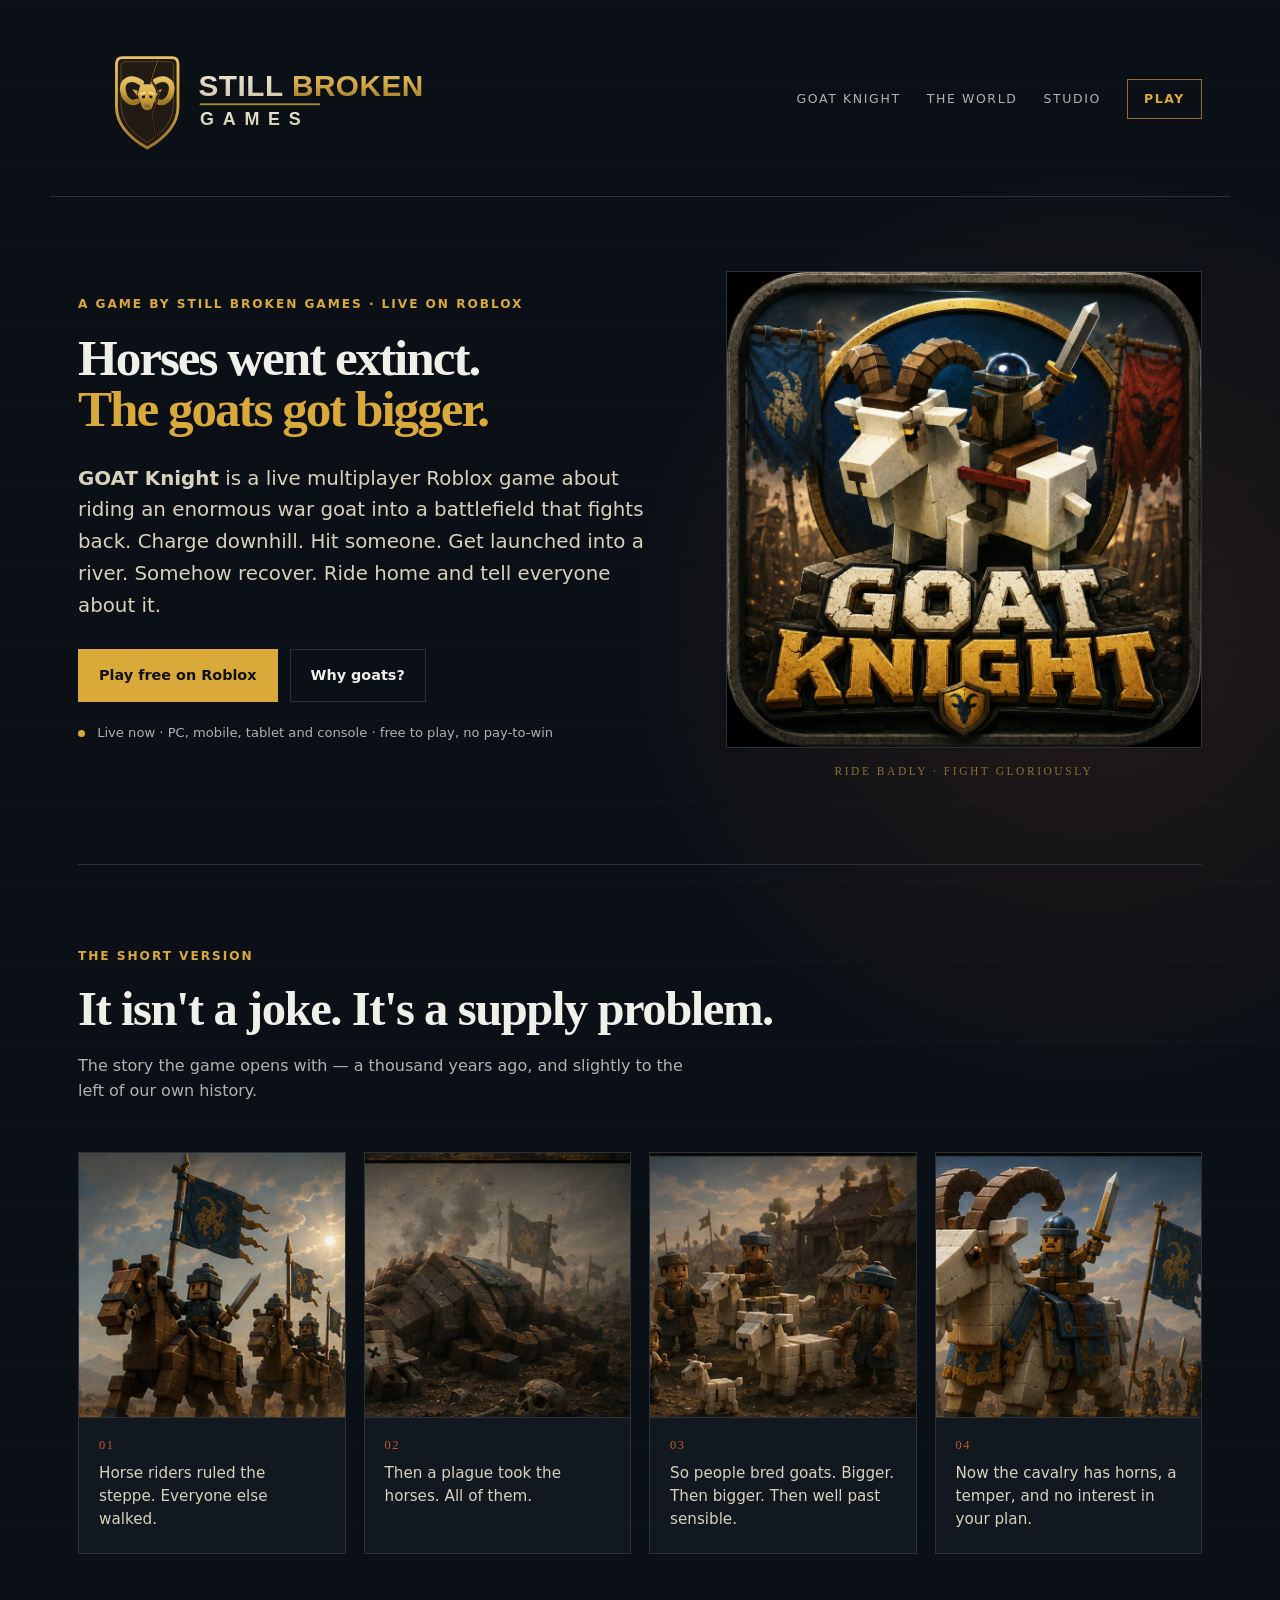
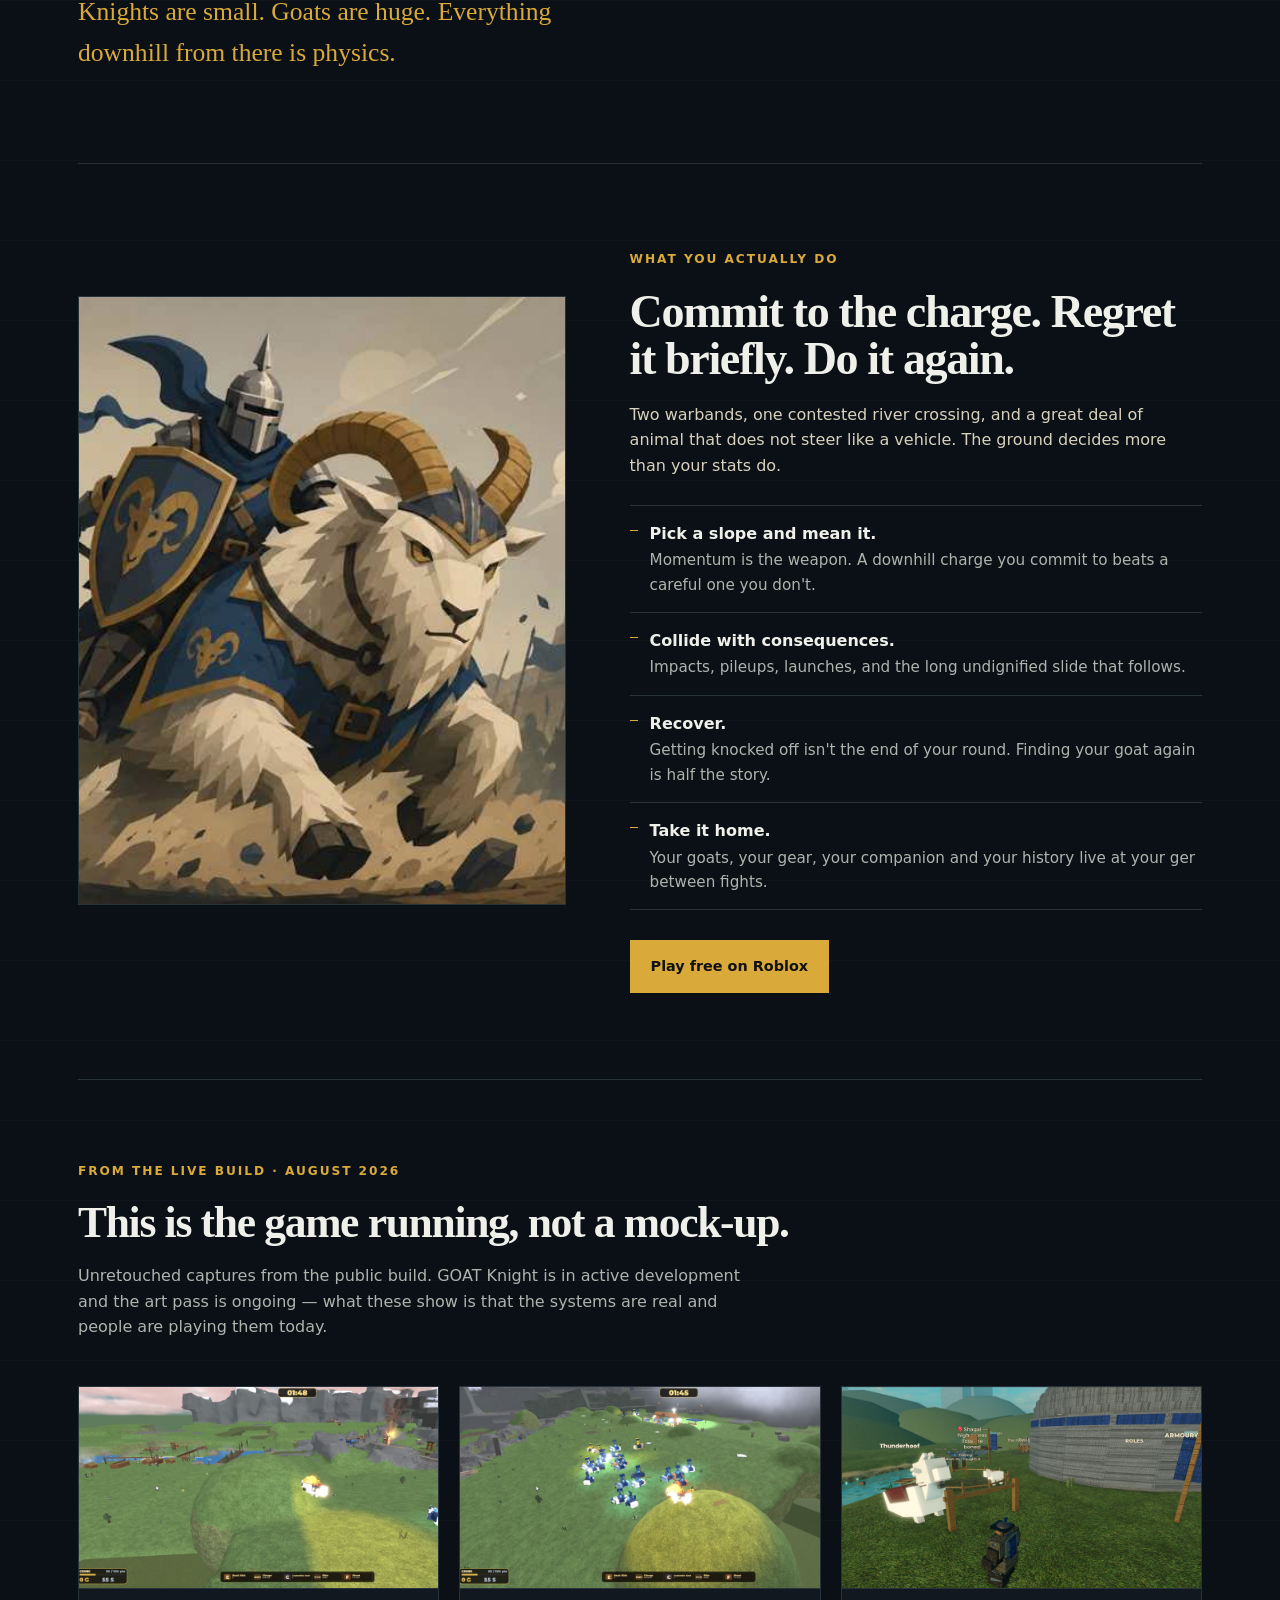
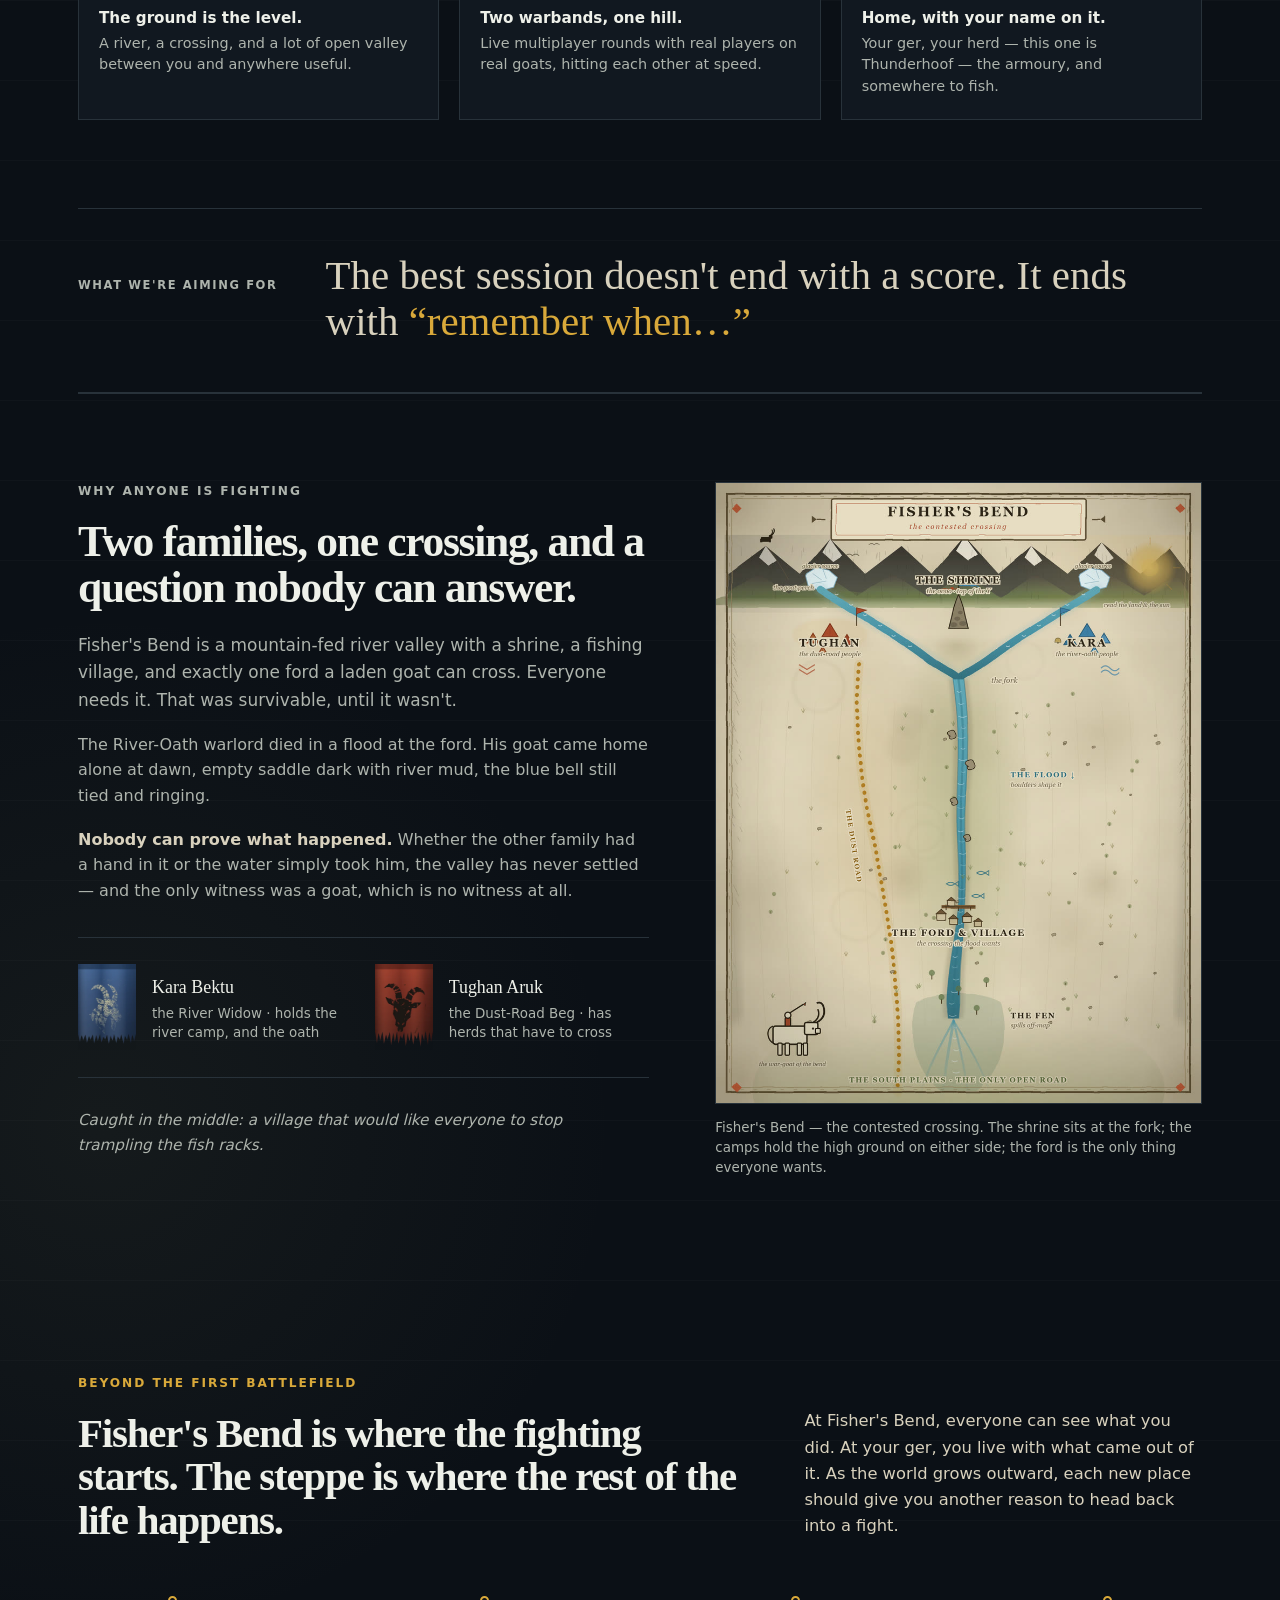
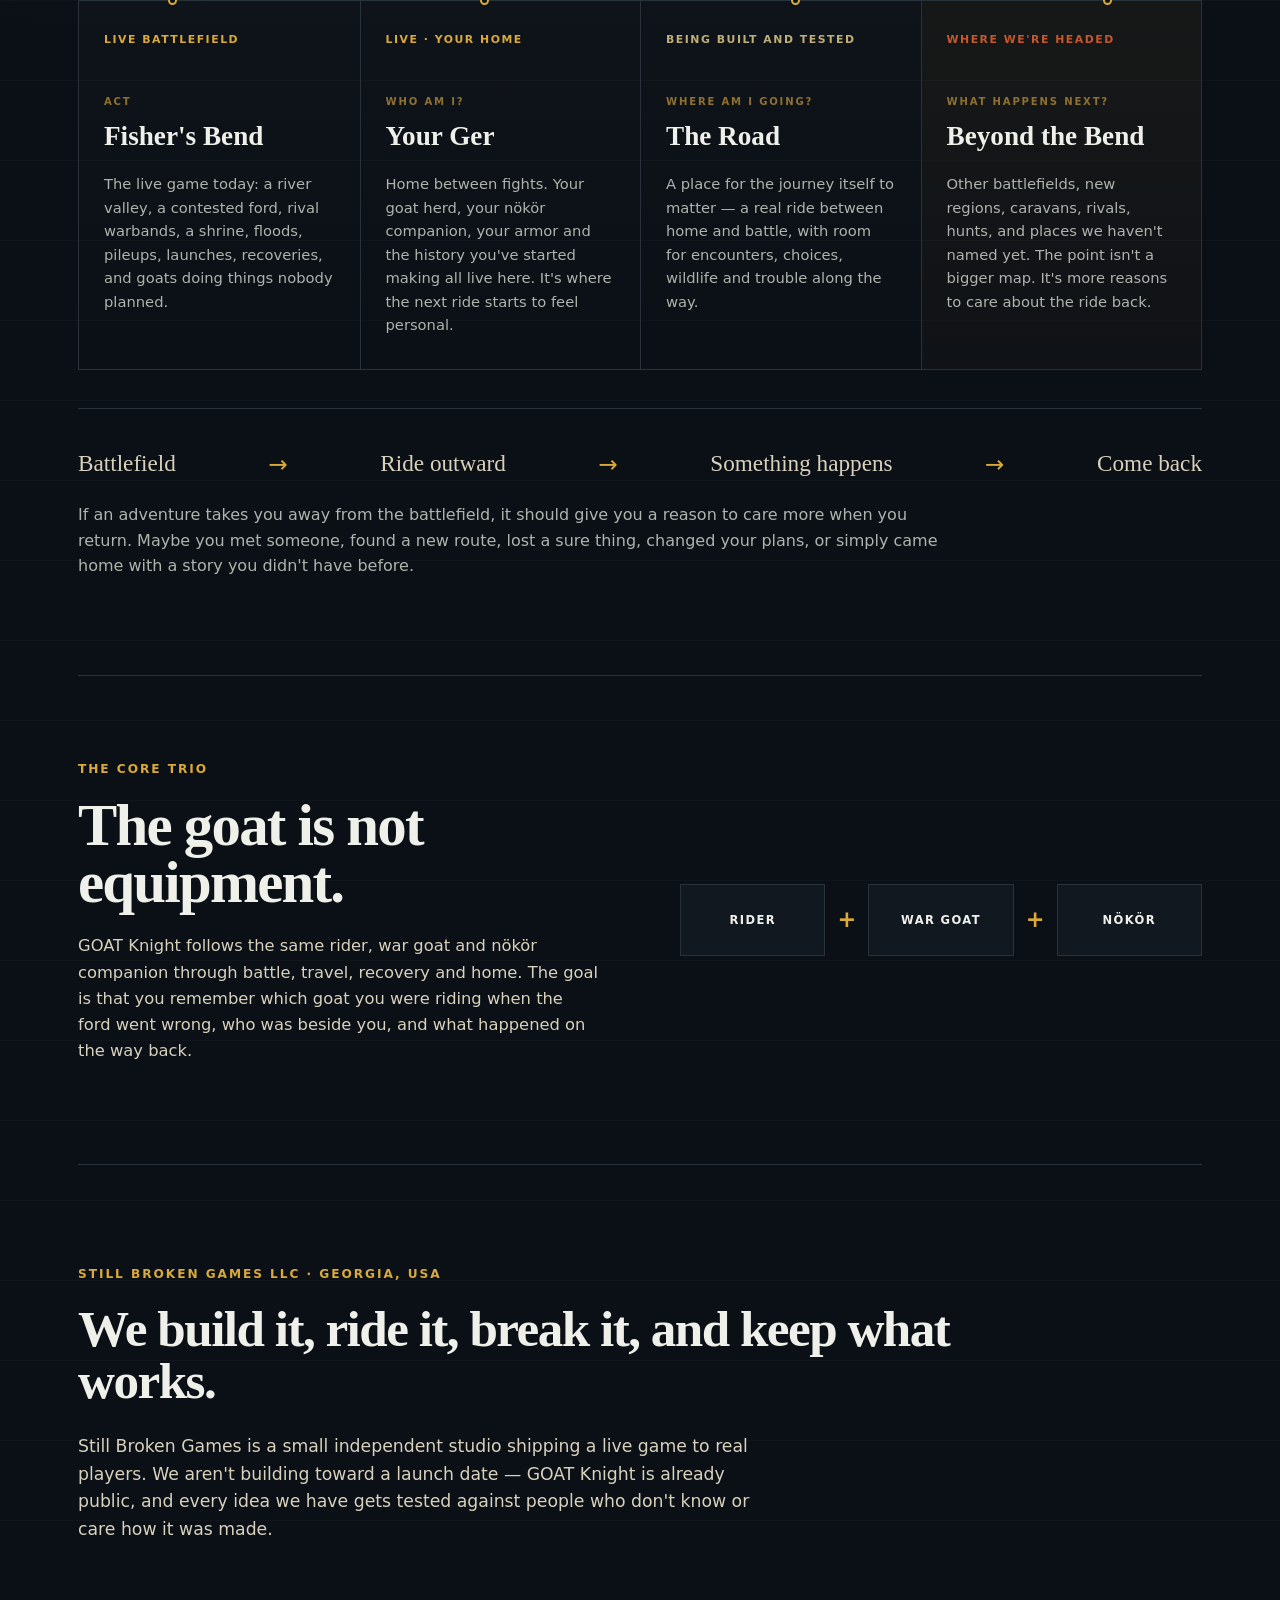
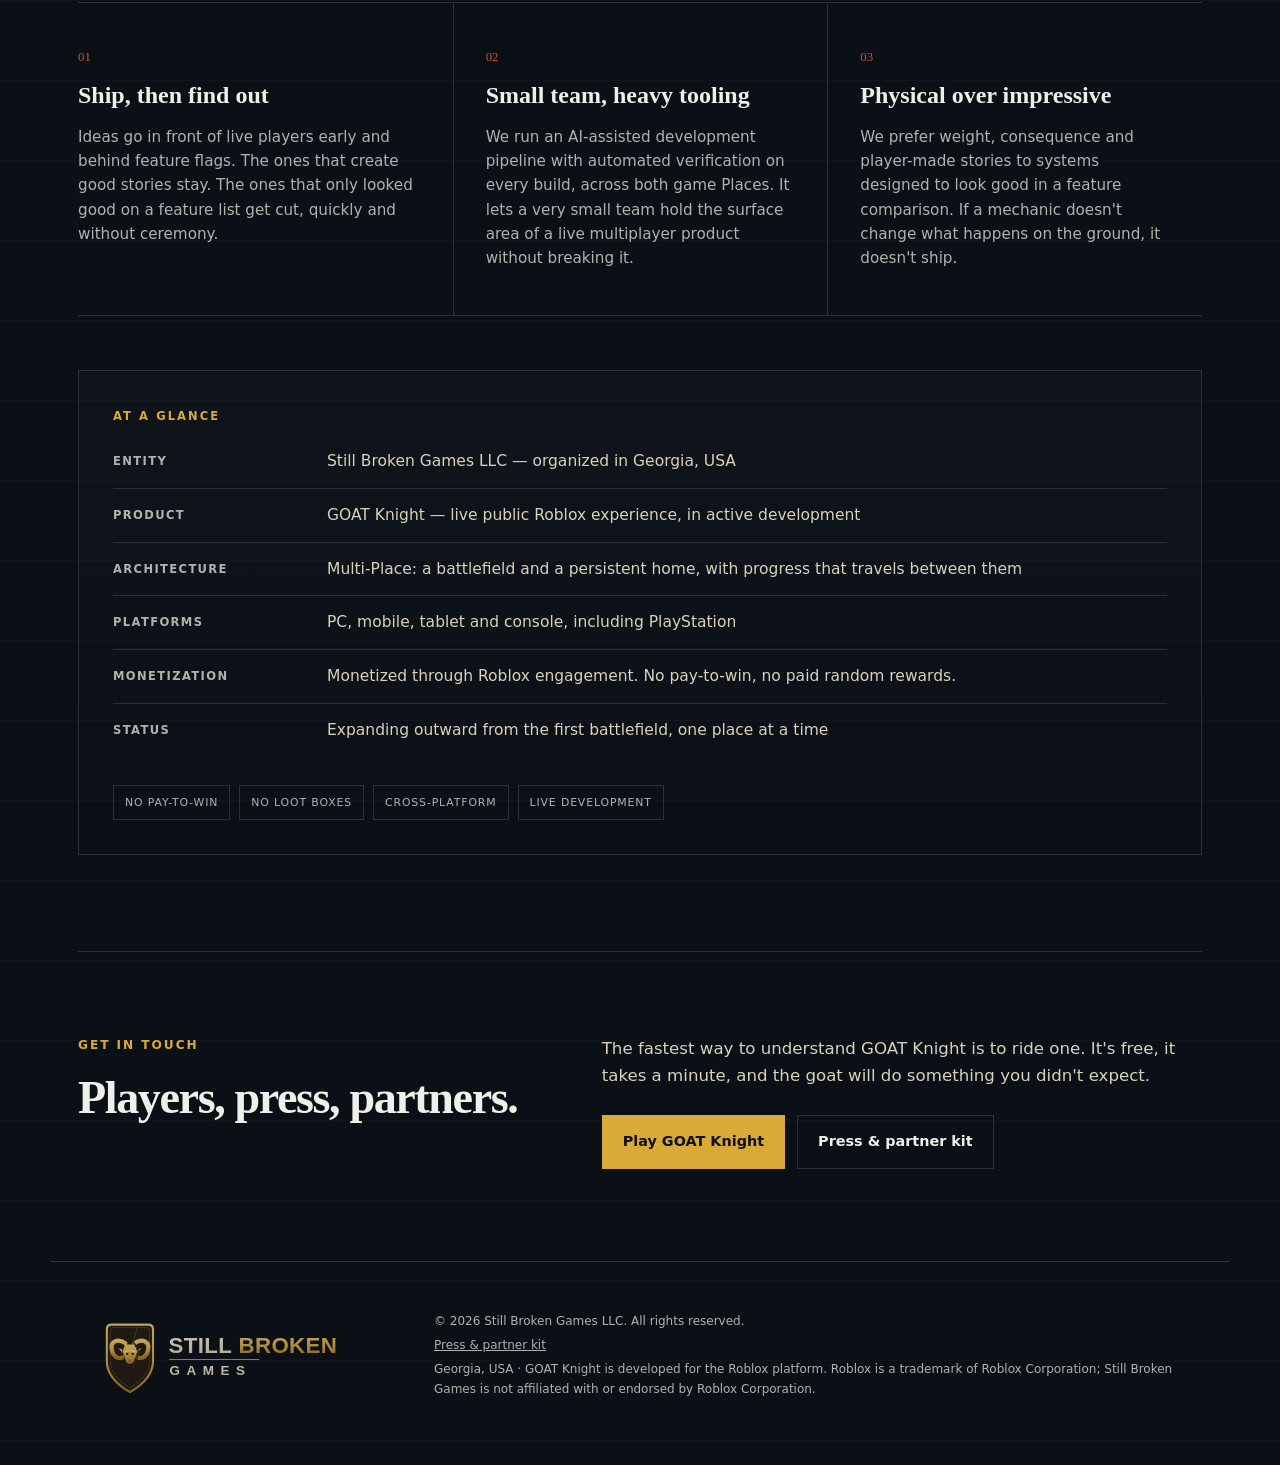
==== commit 0677935a: "site: correct the platform claim, and soften the revenue line Two accuracy fixes before this goes pu" ====
--- a/index.html
+++ b/index.html
@@ -260,8 +260,8 @@
           <div><dt>Entity</dt><dd>Still Broken Games LLC — organized in Georgia, USA</dd></div>
           <div><dt>Product</dt><dd>GOAT Knight — live public Roblox experience, in active development</dd></div>
           <div><dt>Architecture</dt><dd>Multi-Place: a battlefield and a persistent home, with progress that travels between them</dd></div>
-          <div><dt>Platforms</dt><dd>PC, mobile, tablet and console — including PS4 and PS5</dd></div>
-          <div><dt>Monetization</dt><dd>Roblox engagement-based earnings today. No pay-to-win, no paid random rewards.</dd></div>
+          <div><dt>Platforms</dt><dd>PC, mobile, tablet and console, including PlayStation</dd></div>
+          <div><dt>Monetization</dt><dd>Monetized through Roblox engagement. No pay-to-win, no paid random rewards.</dd></div>
           <div><dt>Status</dt><dd>Expanding outward from the first battlefield, one place at a time</dd></div>
         </dl>
         <div class="trust-line" aria-label="Project commitments">
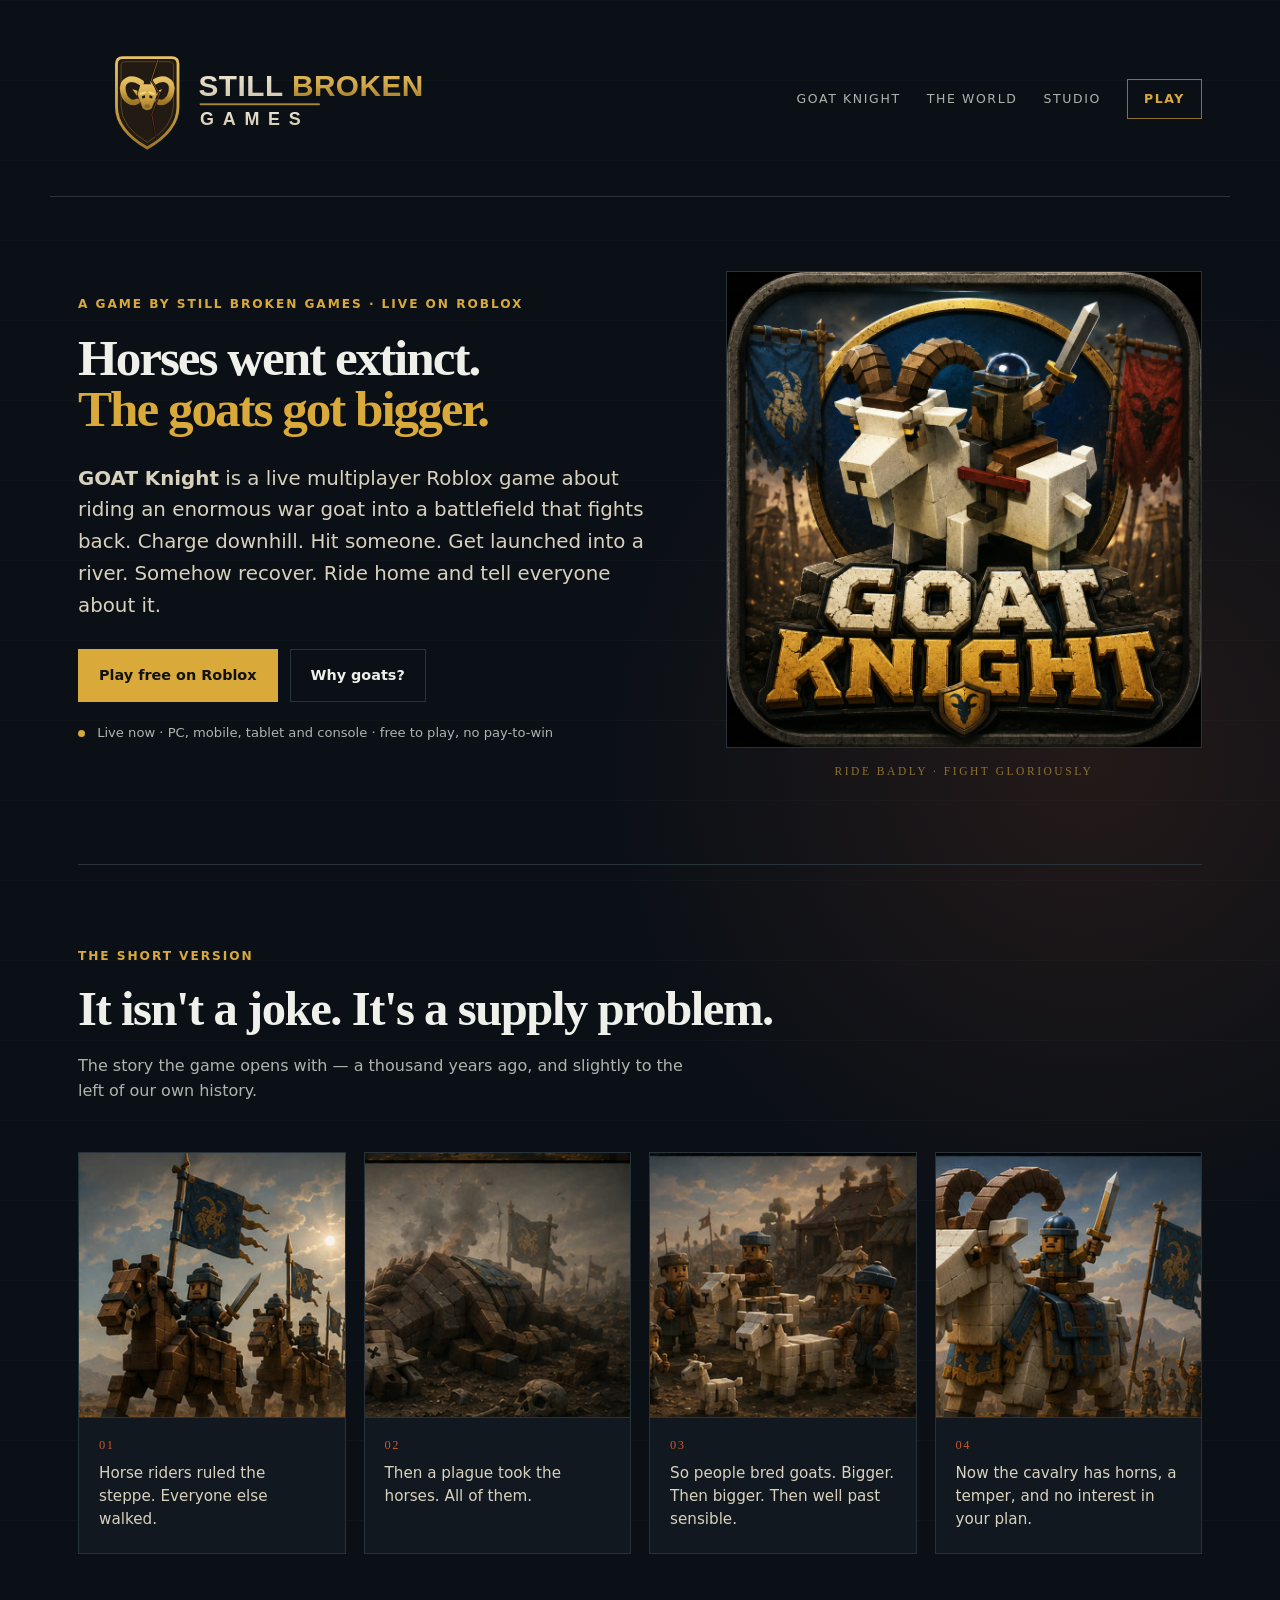
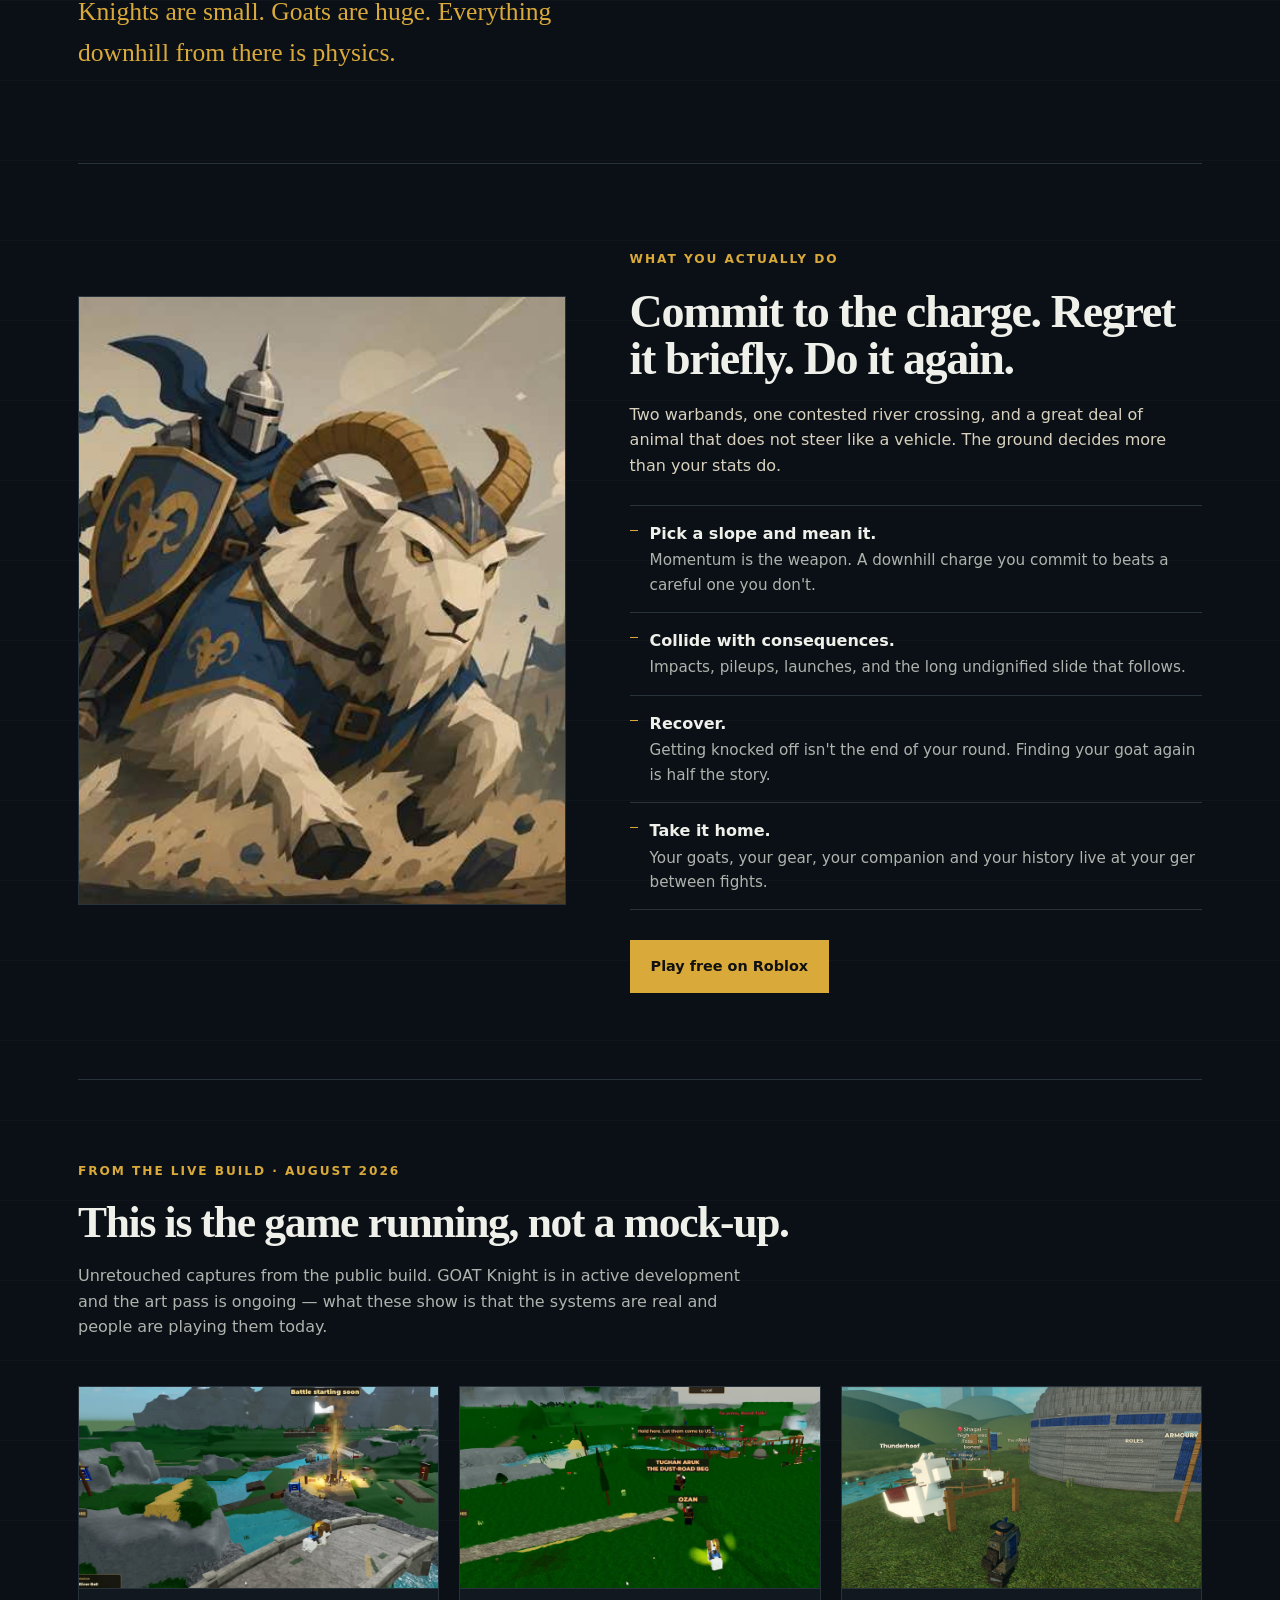
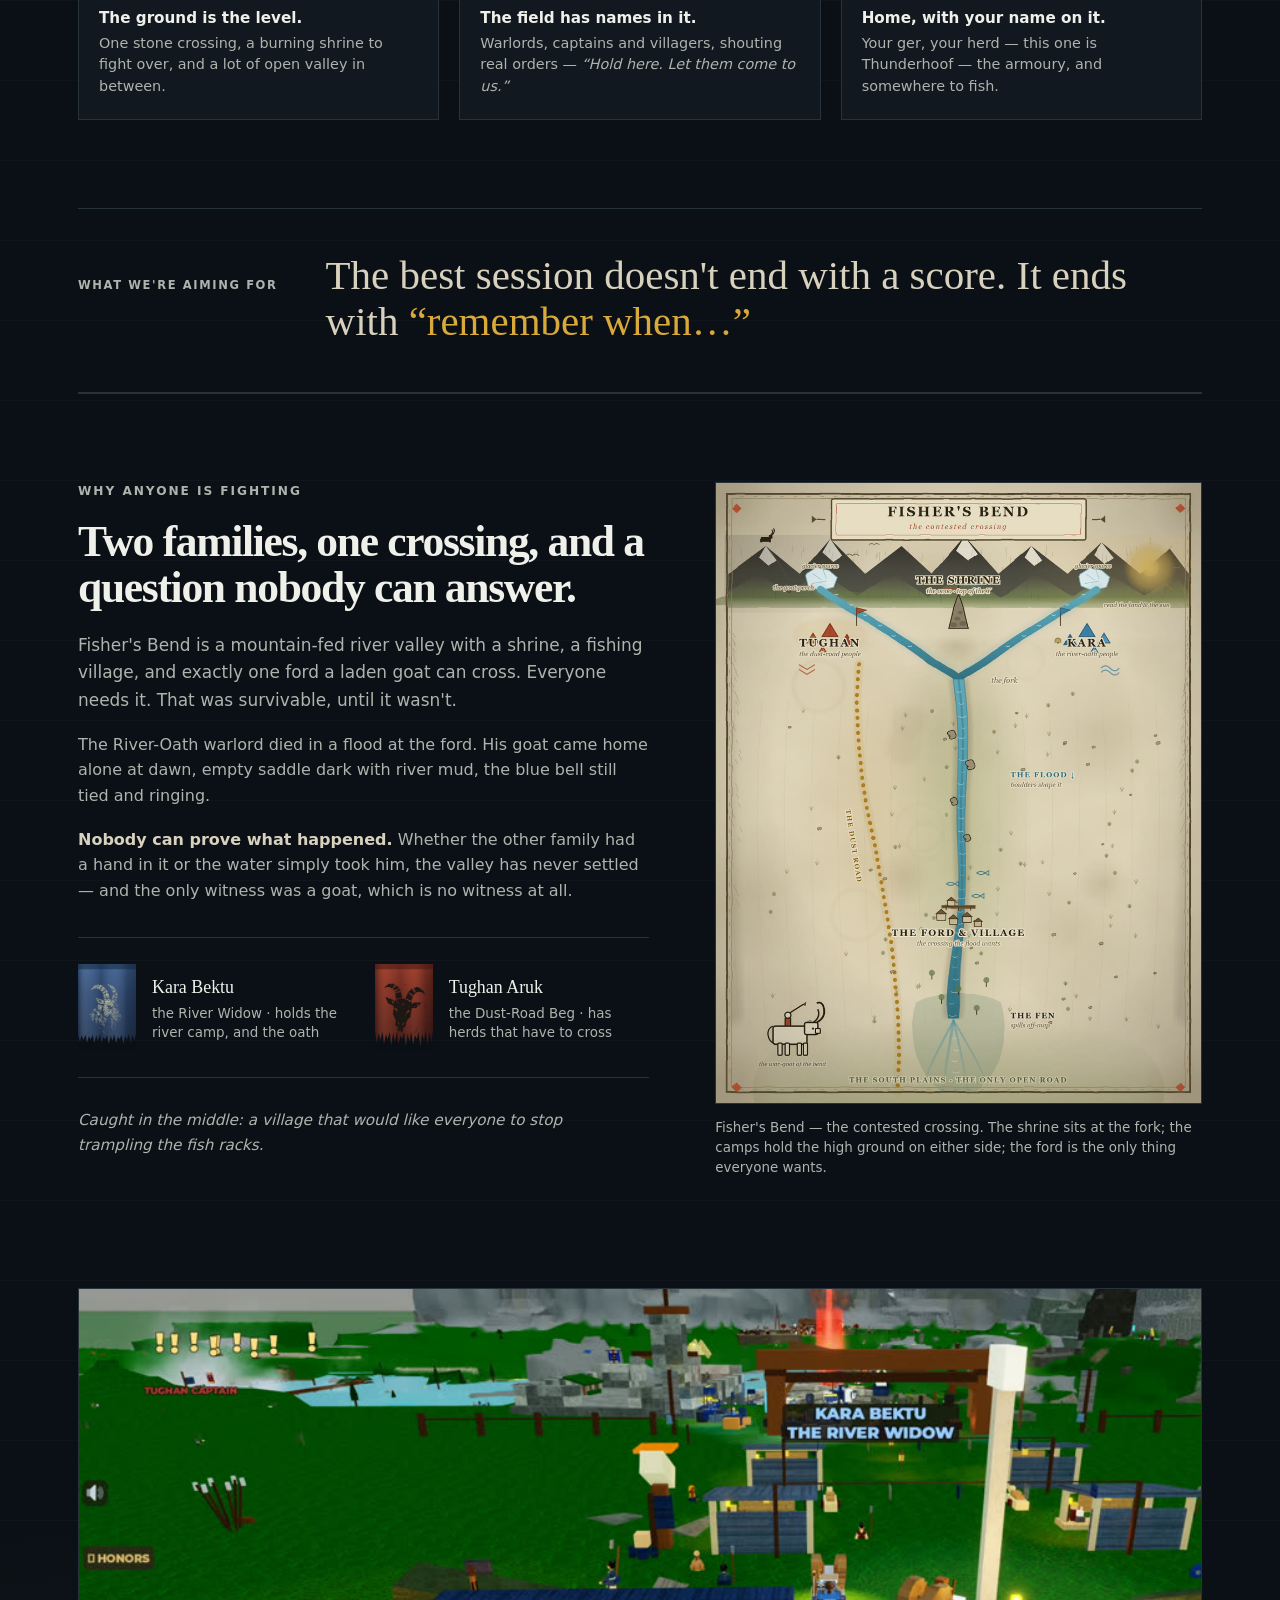
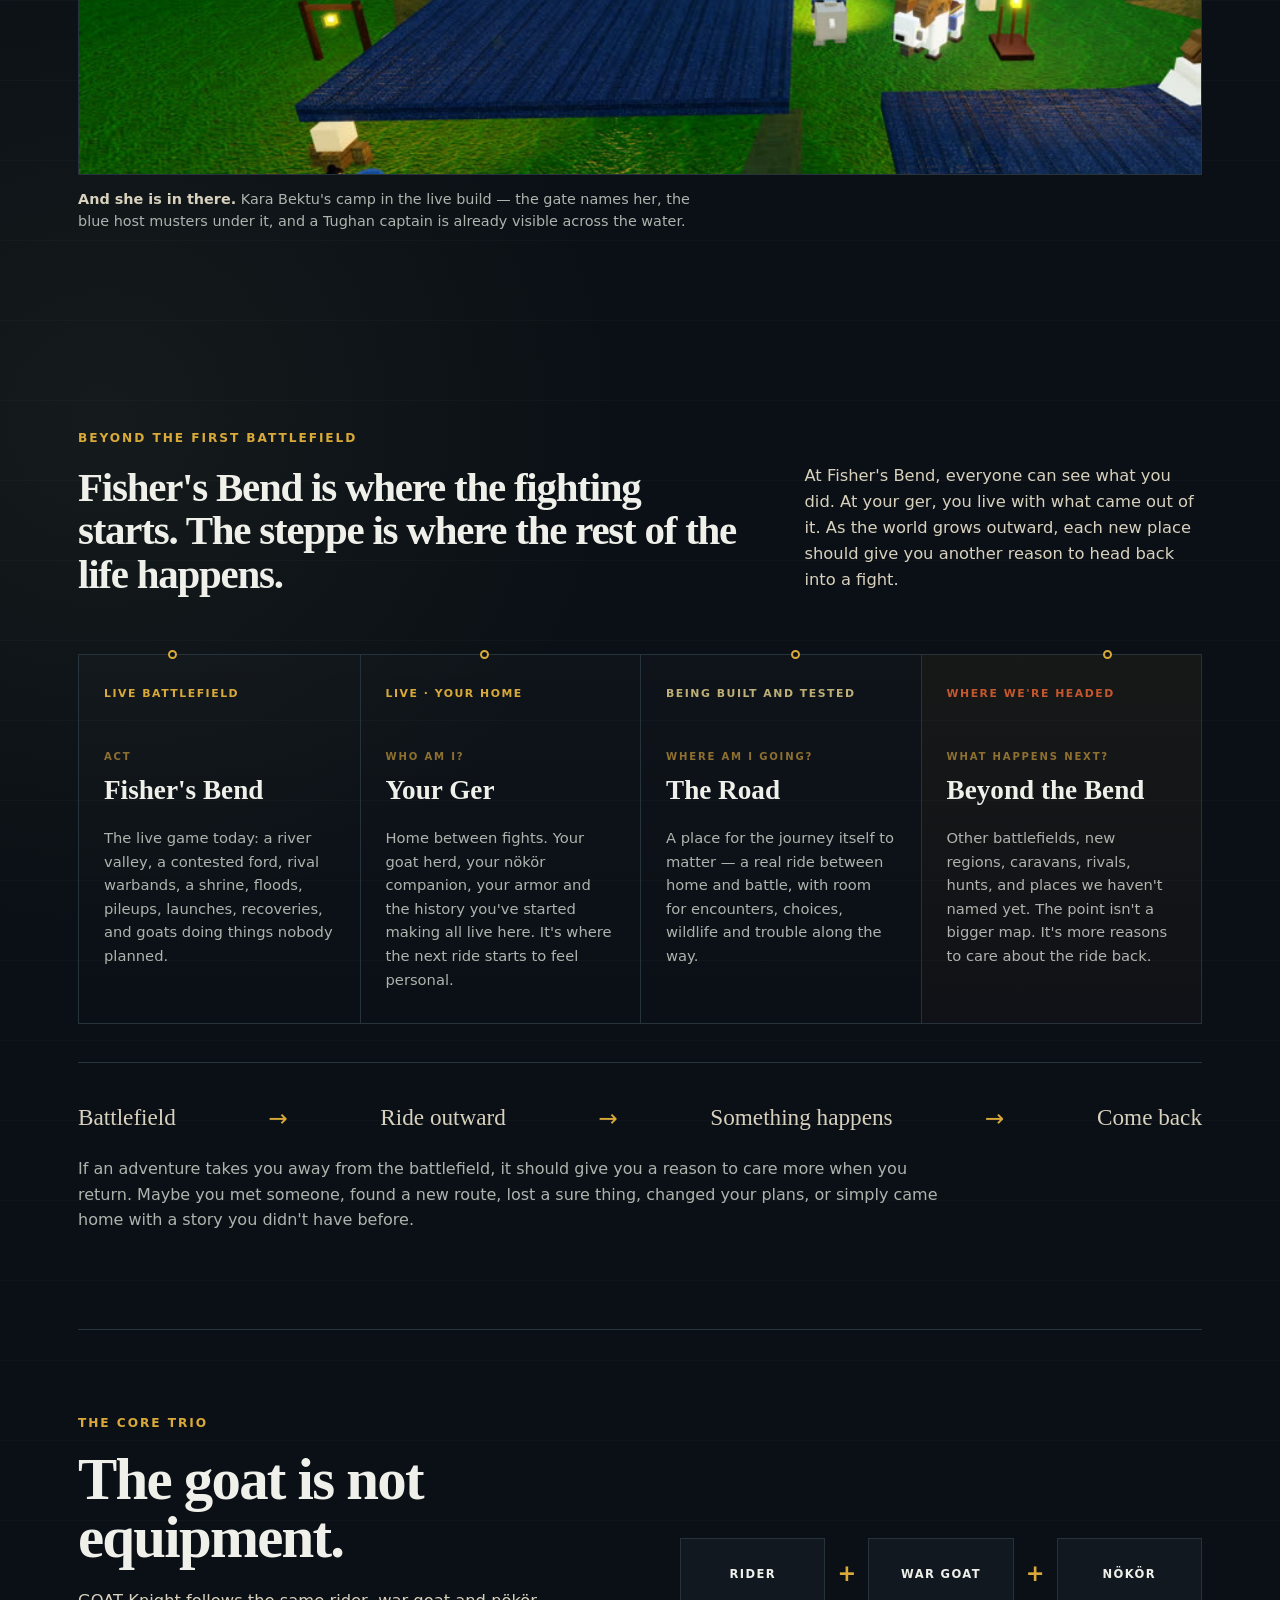
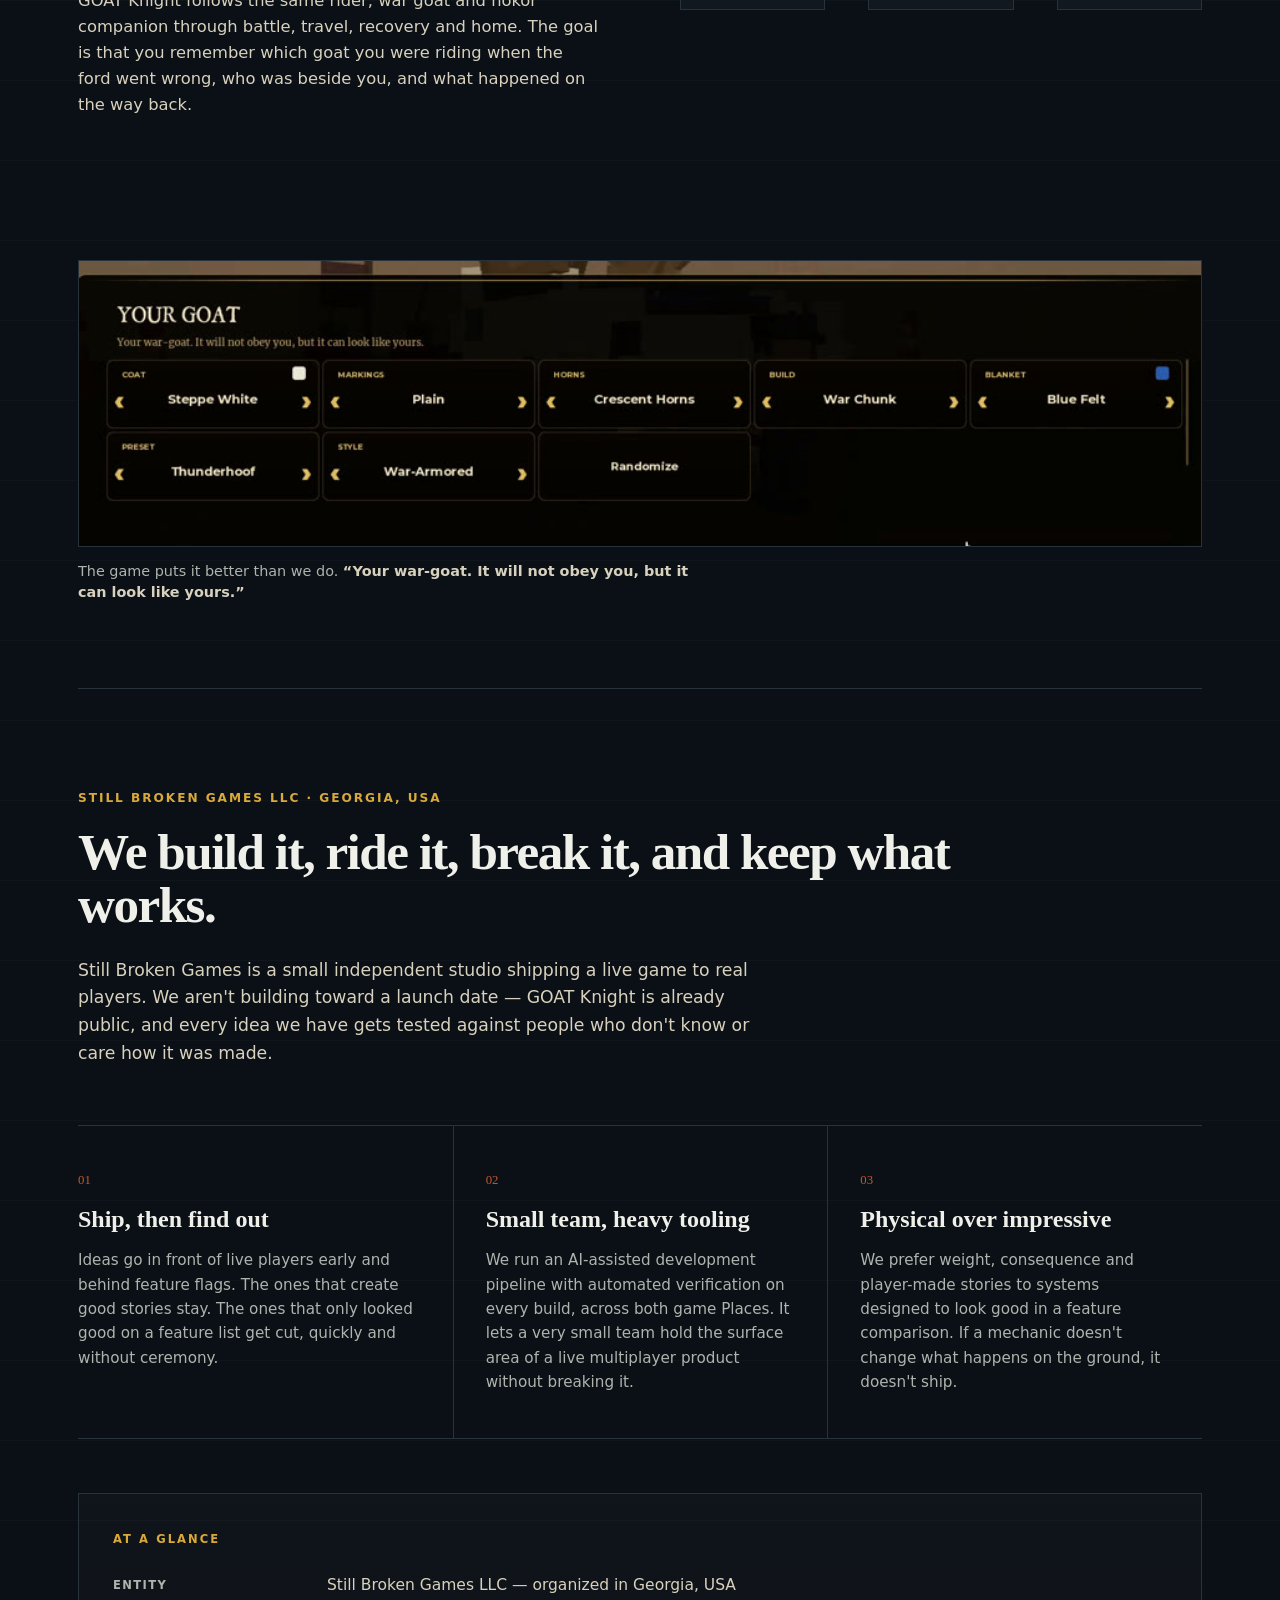
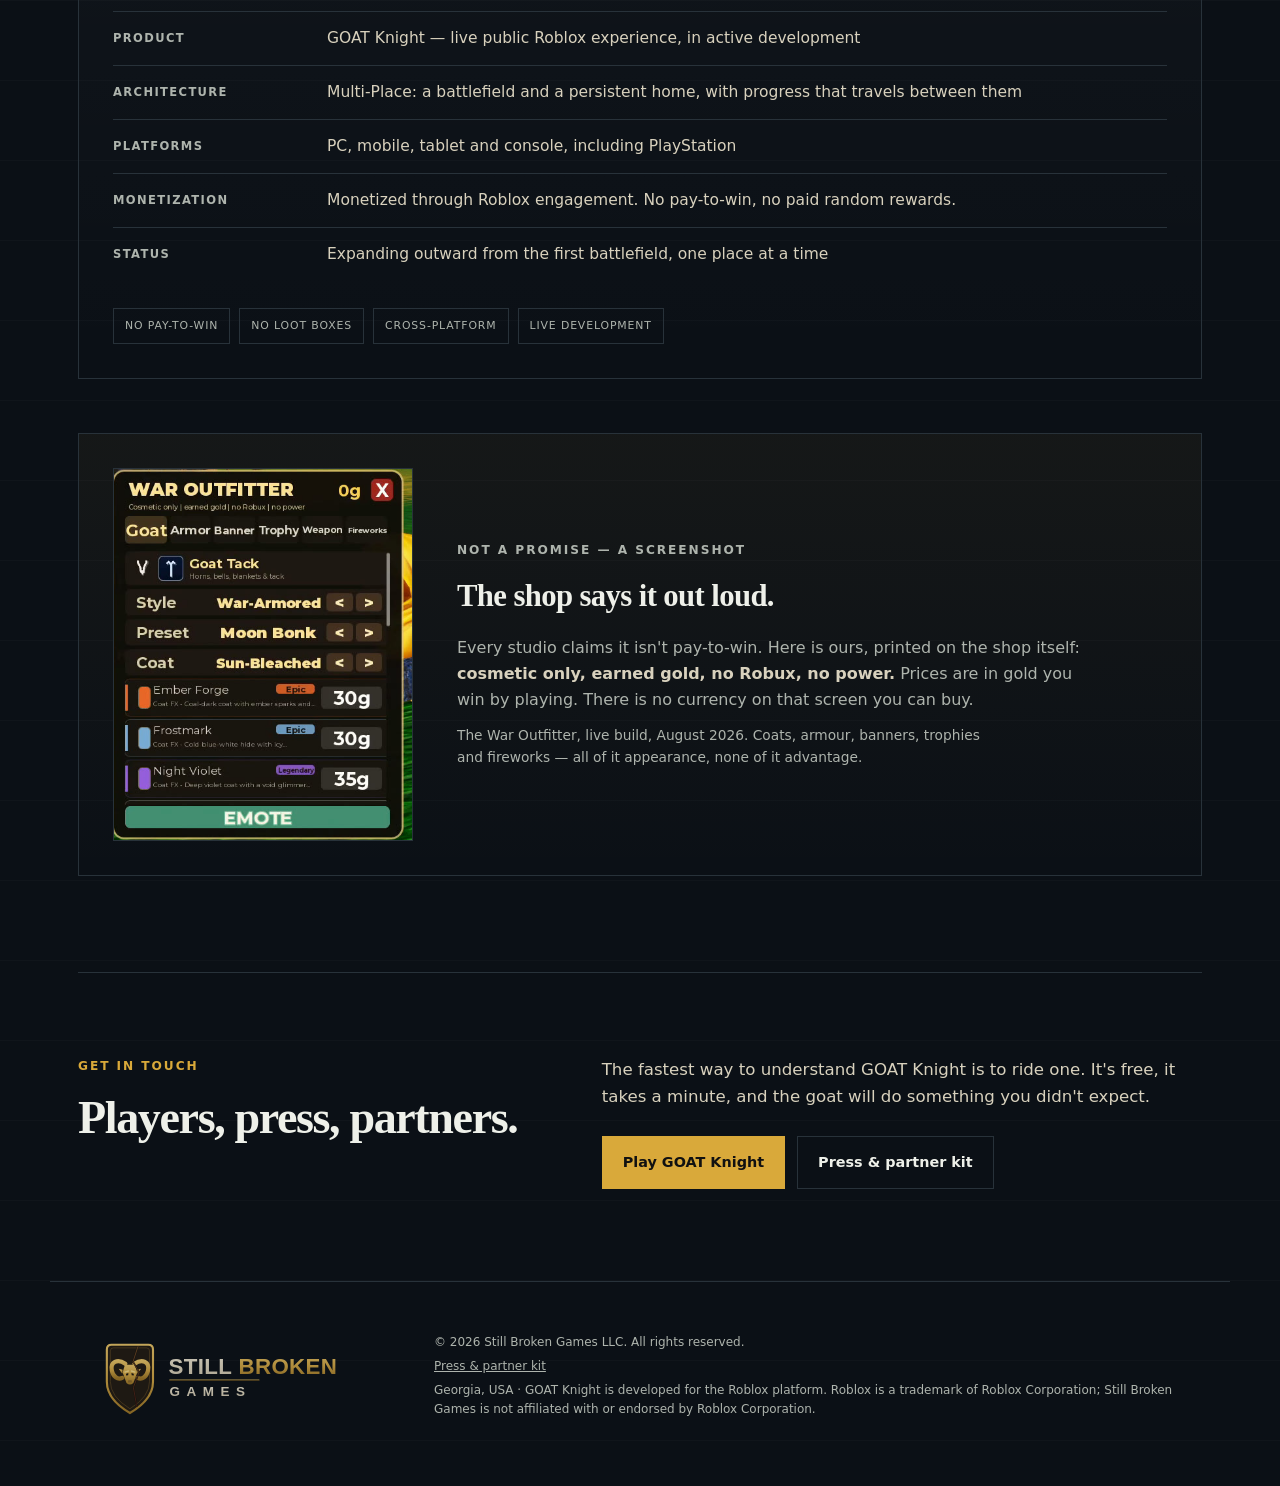
==== commit dbea4d76: "site: replace the captures with better ones, and let the game make its own claims Works the Tier 2 s" ====
--- a/index.html
+++ b/index.html
@@ -125,12 +125,12 @@
 
       <div class="build-grid">
         <figure>
-          <a href="assets/build-terrain.jpg" target="_blank" rel="noopener"><img src="assets/build-terrain.jpg" width="900" height="488" loading="lazy" decoding="async" alt="A wide view of the Fisher's Bend valley: a river, a timber bridge, rocky outcrops and a lone mounted rider crossing open ground"></a>
-          <figcaption><b>The ground is the level.</b> A river, a crossing, and a lot of open valley between you and anywhere useful.</figcaption>
+          <a href="assets/build-terrain.jpg" target="_blank" rel="noopener"><img src="assets/build-terrain.jpg" width="900" height="453" loading="lazy" decoding="async" alt="The Fisher's Bend valley from above the stone bridge: a rider waits on the crossing while a burning shrine marks the objective across the river"></a>
+          <figcaption><b>The ground is the level.</b> One stone crossing, a burning shrine to fight over, and a lot of open valley in between.</figcaption>
         </figure>
         <figure>
-          <a href="assets/build-battle.jpg" target="_blank" rel="noopener"><img src="assets/build-battle.jpg" width="900" height="488" loading="lazy" decoding="async" alt="Around twenty mounted players in blue and yellow warband colours colliding on a grassy hill during a timed round"></a>
-          <figcaption><b>Two warbands, one hill.</b> Live multiplayer rounds with real players on real goats, hitting each other at speed.</figcaption>
+          <a href="assets/build-battle.jpg" target="_blank" rel="noopener"><img src="assets/build-battle.jpg" width="900" height="453" loading="lazy" decoding="async" alt="A battlefield with named commanders labelled Tughan Aruk the Dust-Road Beg, Ozan and Kara Captain, with shouted orders appearing above them"></a>
+          <figcaption><b>The field has names in it.</b> Warlords, captains and villagers, shouting real orders — <i>“Hold here. Let them come to us.”</i></figcaption>
         </figure>
         <figure>
           <a href="assets/build-ger.jpg" target="_blank" rel="noopener"><img src="assets/build-ger.jpg" width="900" height="506" loading="lazy" decoding="async" alt="A player standing outside their ger beside a large named war goat, with a fishing spot, a stock pen and armoury signage nearby"></a>
@@ -172,6 +172,11 @@
         <a href="assets/fishers-bend-map.jpg" target="_blank" rel="noopener"><img src="assets/fishers-bend-map.jpg" width="900" height="1152" loading="lazy" decoding="async" alt="A hand-drawn war map of Fisher's Bend showing the Y-shaped river, the shrine at the fork, the Tughan and Kara camps in the foothills, the ford and village at the centre, the fen to the south, and the dust road running down the western side"></a>
         <figcaption>Fisher's Bend — the contested crossing. The shrine sits at the fork; the camps hold the high ground on either side; the ford is the only thing everyone wants.</figcaption>
       </figure>
+
+      <figure class="bend-proof">
+        <a href="assets/bend-camp.jpg" target="_blank" rel="noopener"><img src="assets/bend-camp.jpg" width="900" height="389" loading="lazy" decoding="async" alt="Kara Bektu's war camp in the live game, blue banners over the gate, her title The River Widow displayed above it, with goats and riders mustering below"></a>
+        <figcaption><b>And she is in there.</b> Kara Bektu's camp in the live build — the gate names her, the blue host musters under it, and a Tughan captain is already visible across the water.</figcaption>
+      </figure>
     </section>
 
     <!-- ============================= WORLD ============================= -->
@@ -226,6 +231,11 @@
       <div class="bond-trio" aria-label="Rider plus war goat plus nökör">
         <span>RIDER</span><b>+</b><span>WAR GOAT</span><b>+</b><span>NÖKÖR</span>
       </div>
+
+      <figure class="bond-proof">
+        <a href="assets/trio-goat.jpg" target="_blank" rel="noopener"><img src="assets/trio-goat.jpg" width="900" height="228" loading="lazy" decoding="async" alt="The in-game Your Goat panel, headed 'Your war-goat. It will not obey you, but it can look like yours', with slots for coat, markings, horns, build, blanket, preset and style"></a>
+        <figcaption>The game puts it better than we do. <b>“Your war-goat. It will not obey you, but it can look like yours.”</b></figcaption>
+      </figure>
     </section>
 
     <!-- ============================= STUDIO ============================= -->
@@ -268,6 +278,18 @@
           <span>No pay-to-win</span><span>No loot boxes</span><span>Cross-platform</span><span>Live development</span>
         </div>
       </div>
+
+      <div class="studio-proof">
+        <figure>
+          <a href="assets/studio-outfitter.jpg" target="_blank" rel="noopener"><img src="assets/studio-outfitter.jpg" width="456" height="568" loading="lazy" decoding="async" alt="The in-game War Outfitter shop, subtitled 'Cosmetic only, earned gold, no Robux, no power', listing goat coats priced in gold at 30 and 35 gold"></a>
+        </figure>
+        <div>
+          <p class="eyebrow">Not a promise — a screenshot</p>
+          <h3>The shop says it out loud.</h3>
+          <p>Every studio claims it isn't pay-to-win. Here is ours, printed on the shop itself: <b>cosmetic only, earned gold, no Robux, no power.</b> Prices are in gold you win by playing. There is no currency on that screen you can buy.</p>
+          <p class="studio-proof-note">The War Outfitter, live build, August 2026. Coats, armour, banners, trophies and fireworks — all of it appearance, none of it advantage.</p>
+        </div>
+      </div>
     </section>
 
     <!-- ============================= CONTACT ============================= -->
--- a/styles.css
+++ b/styles.css
@@ -423,6 +423,63 @@
   line-height: 1.5;
 }
 
+/* evidence figures: a claim on the page, and the game saying it */
+
+.bend-proof { grid-column: 1 / -1; margin: 44px 0 0; }
+.bend-proof img,
+.bond-proof img {
+  width: 100%;
+  height: auto;
+  display: block;
+  border: 1px solid var(--line);
+  background: var(--panel);
+}
+.bend-proof a, .bond-proof a { display: block; line-height: 0; }
+.bend-proof a:hover img, .bond-proof a:hover img { filter: brightness(1.06); }
+.bend-proof a:focus-visible, .bond-proof a:focus-visible { outline: 3px solid var(--gold); outline-offset: 3px; }
+.bend-proof figcaption,
+.bond-proof figcaption {
+  margin-top: 14px;
+  color: var(--muted);
+  font-size: .9rem;
+  line-height: 1.5;
+  max-width: 70ch;
+}
+.bend-proof figcaption b, .bond-proof figcaption b { color: var(--paper); }
+
+.bond-proof { grid-column: 1 / -1; margin: 46px 0 0; }
+
+.studio-proof {
+  grid-column: 1 / -1;
+  margin: 54px 0 0;
+  display: grid;
+  grid-template-columns: 300px 1fr;
+  gap: 44px;
+  align-items: center;
+  border: 1px solid var(--line);
+  background: linear-gradient(180deg, rgba(217, 169, 58, .05), transparent);
+  padding: 34px;
+}
+.studio-proof figure { margin: 0; }
+.studio-proof img {
+  width: 100%;
+  height: auto;
+  display: block;
+  border: 1px solid var(--line);
+}
+.studio-proof a { display: block; line-height: 0; }
+.studio-proof a:hover img { filter: brightness(1.06); }
+.studio-proof a:focus-visible { outline: 3px solid var(--gold); outline-offset: 3px; }
+.studio-proof h3 {
+  font-family: var(--serif);
+  font-size: clamp(1.5rem, 2.4vw, 2rem);
+  margin: 0 0 14px;
+  letter-spacing: -.02em;
+}
+.studio-proof p { color: var(--muted); margin: 0 0 12px; max-width: 62ch; }
+.studio-proof p b { color: var(--paper); }
+.studio-proof-note { font-size: .86rem; margin-bottom: 0 !important; }
+
 /* ----------------------------------------------------------------- world */
 
 .world { padding: 104px 0 96px; }
@@ -725,6 +782,9 @@
   .bond-trio { max-width: 700px; }
   .bend { grid-template-columns: 1fr; gap: 44px; padding: 68px 0; }
   .bend-map { max-width: 520px; }
+  .bend-proof, .bond-proof { margin-top: 8px; }
+  .studio-proof { grid-template-columns: 1fr; gap: 28px; padding: 26px; }
+  .studio-proof figure { max-width: 300px; }
   .play { grid-template-columns: 1fr; gap: 40px; padding: 66px 0; }
   .play-art { max-width: 680px; margin-top: 0; }
   .play-art img { aspect-ratio: 3 / 2; object-position: 50% 50%; }
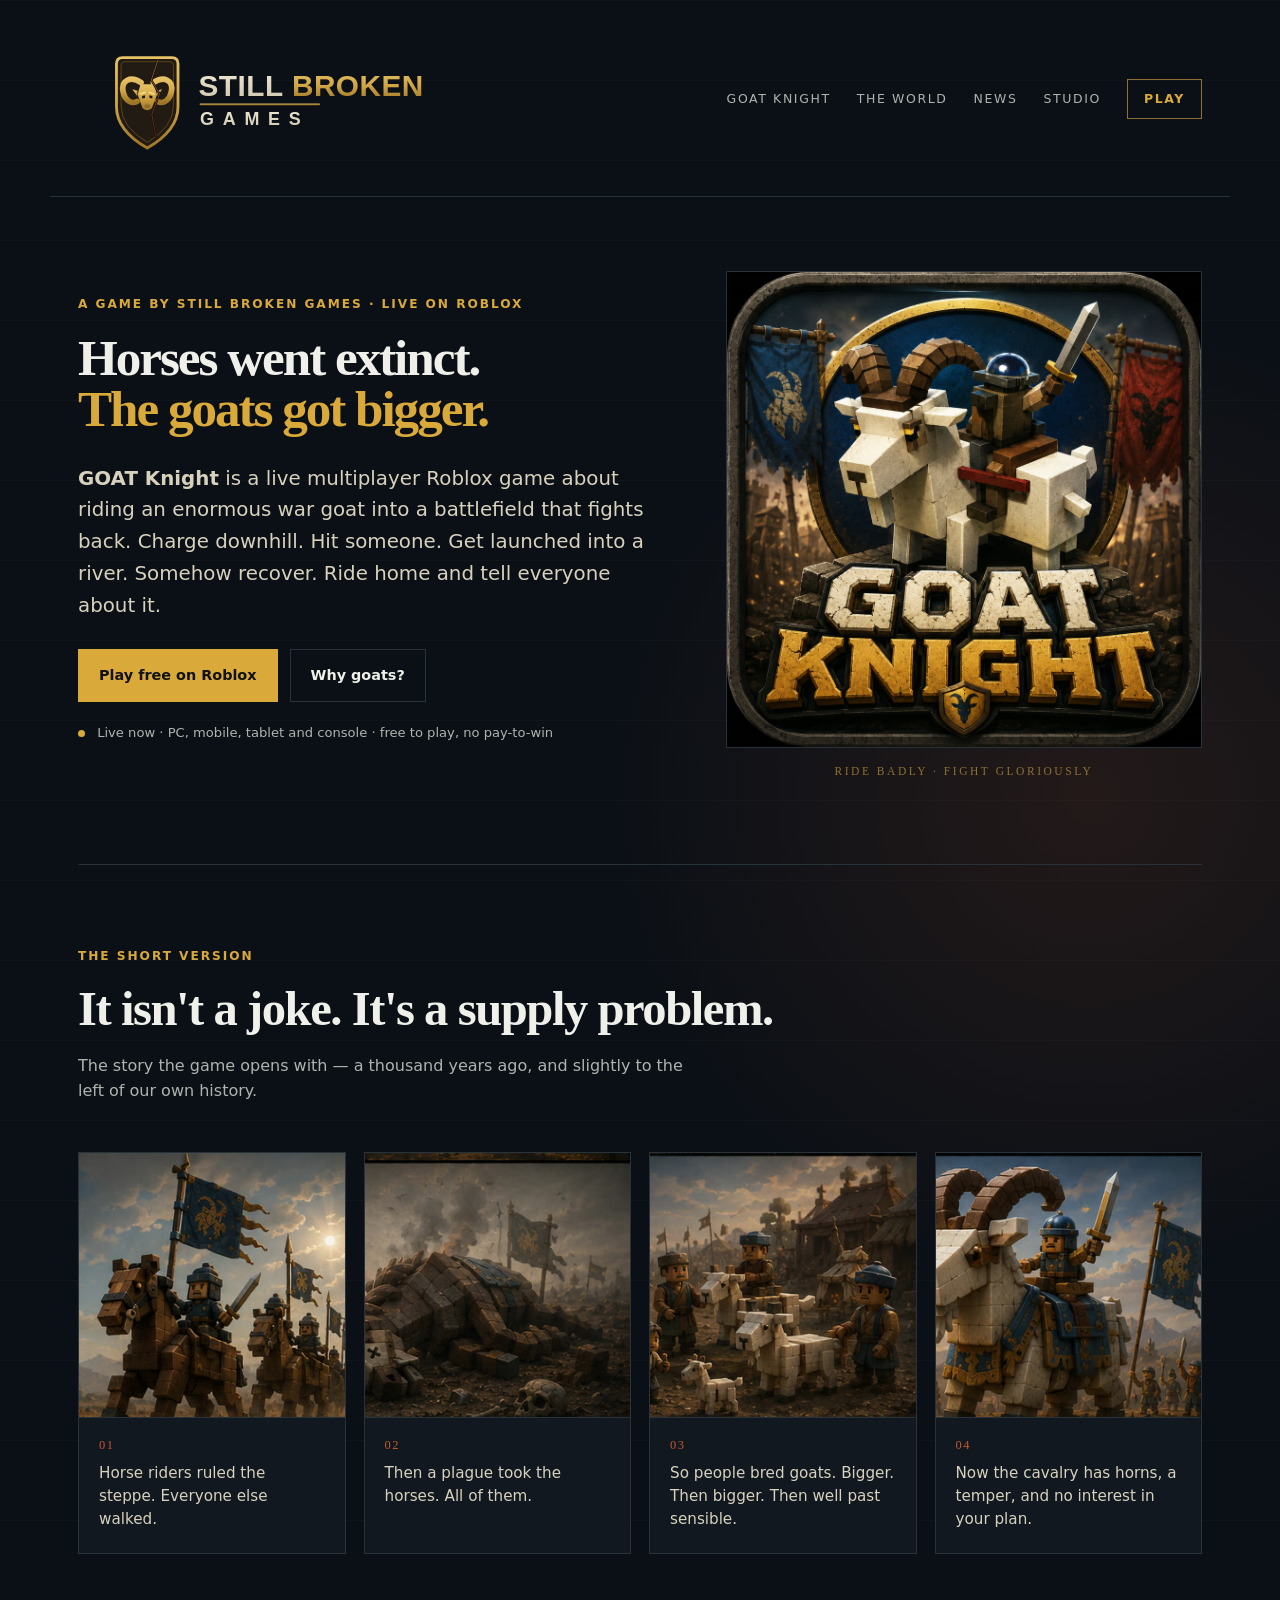
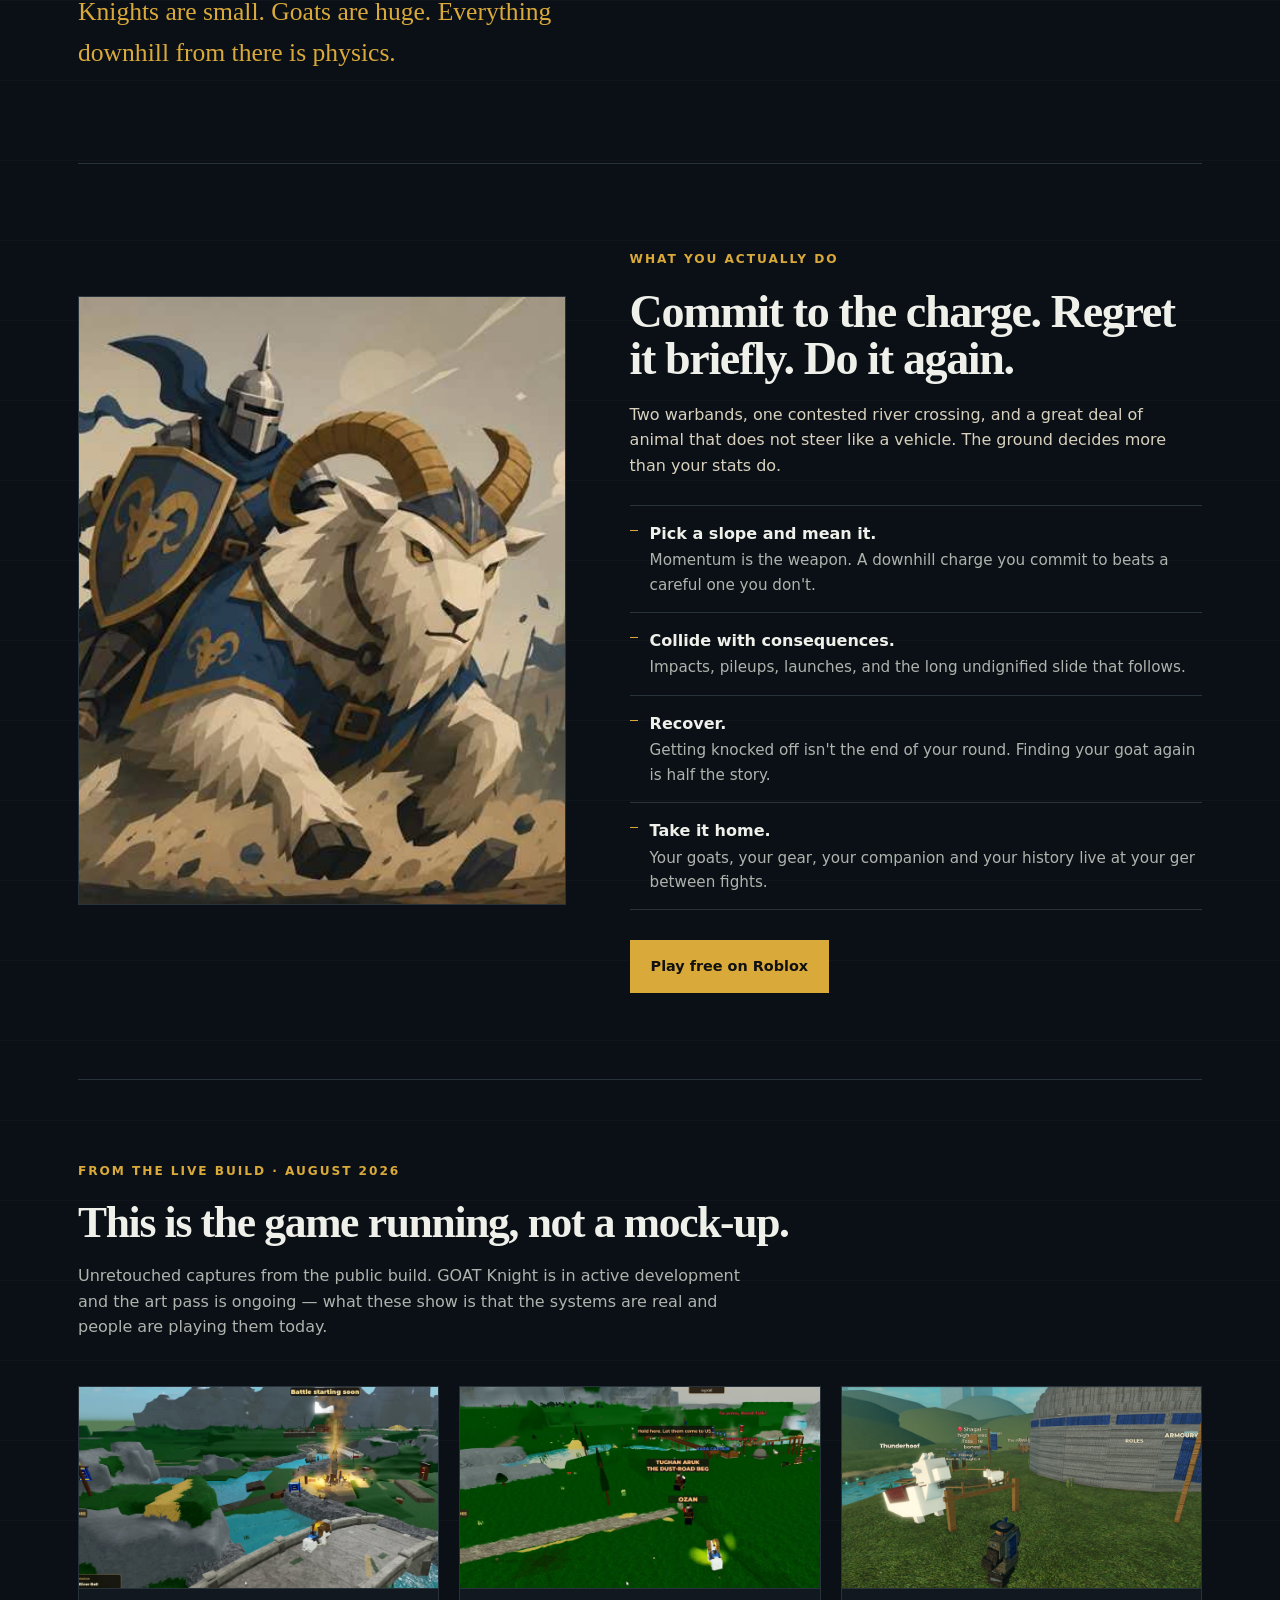
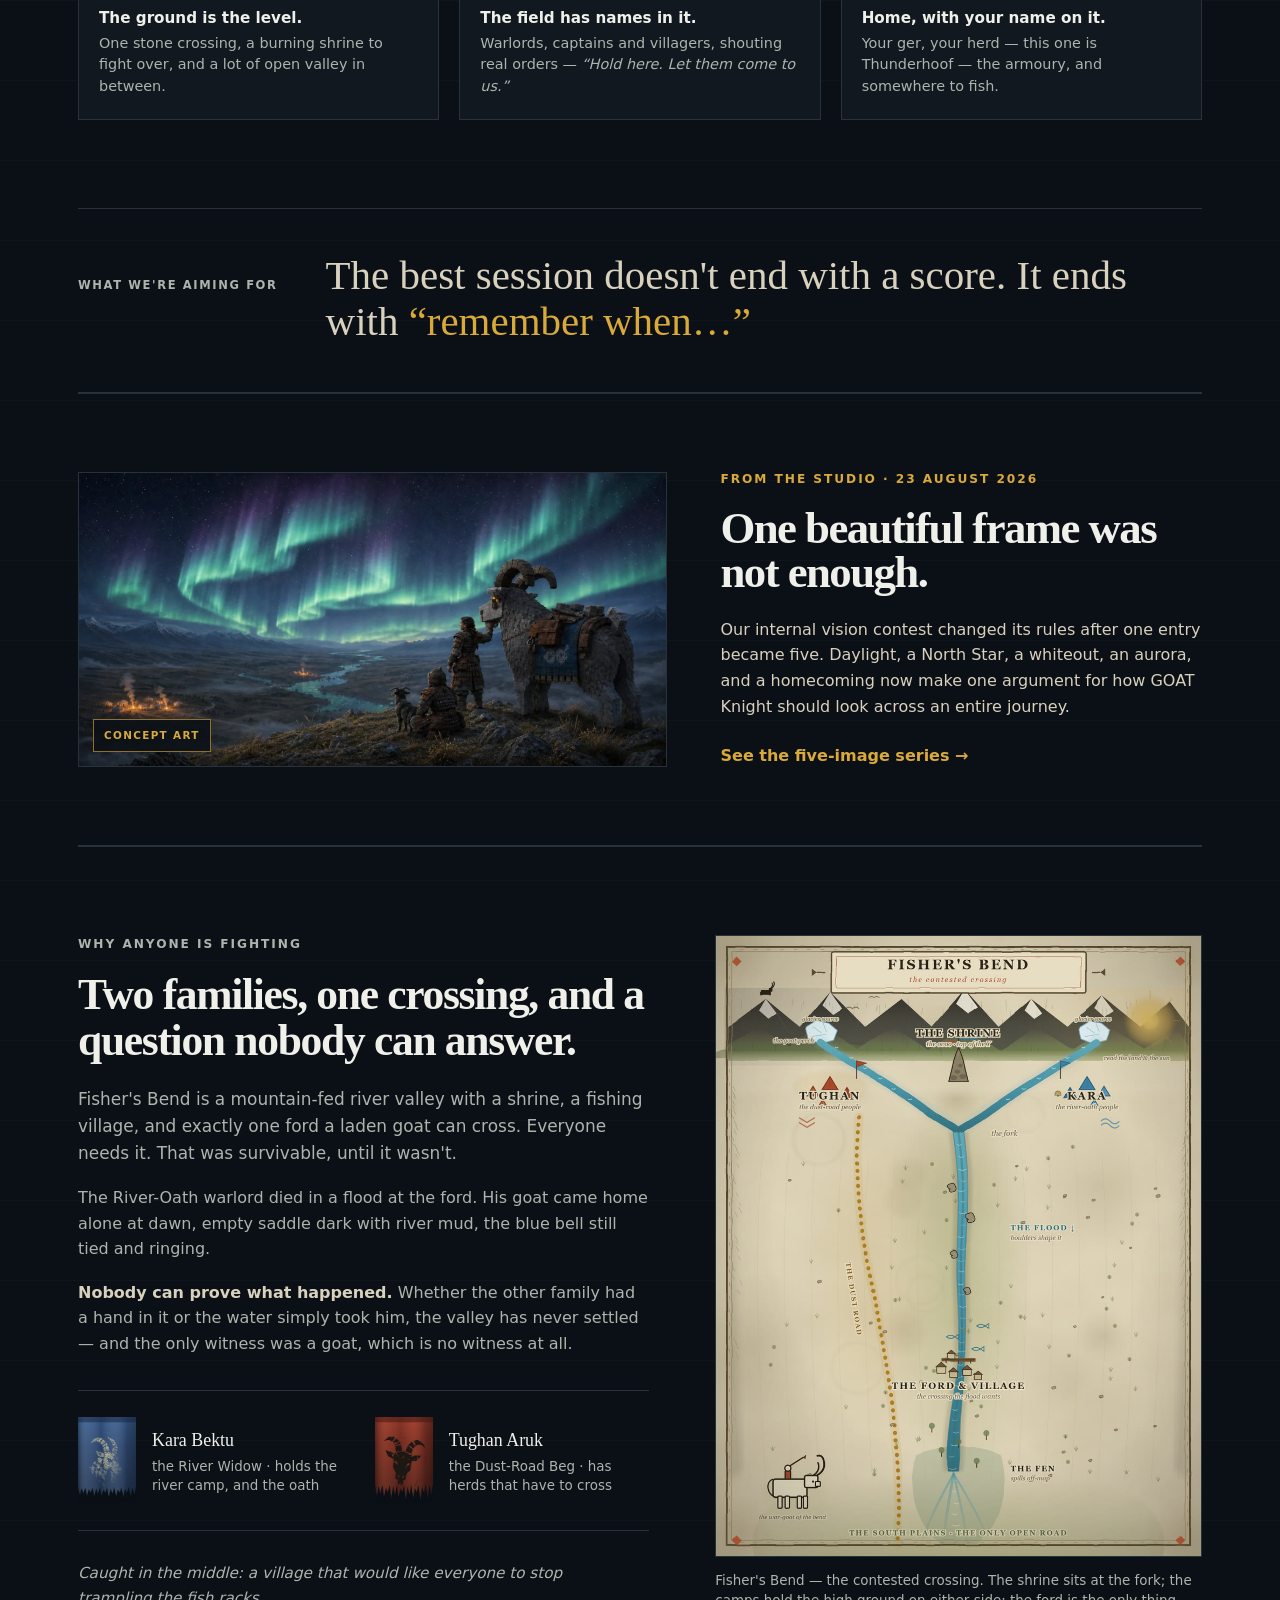
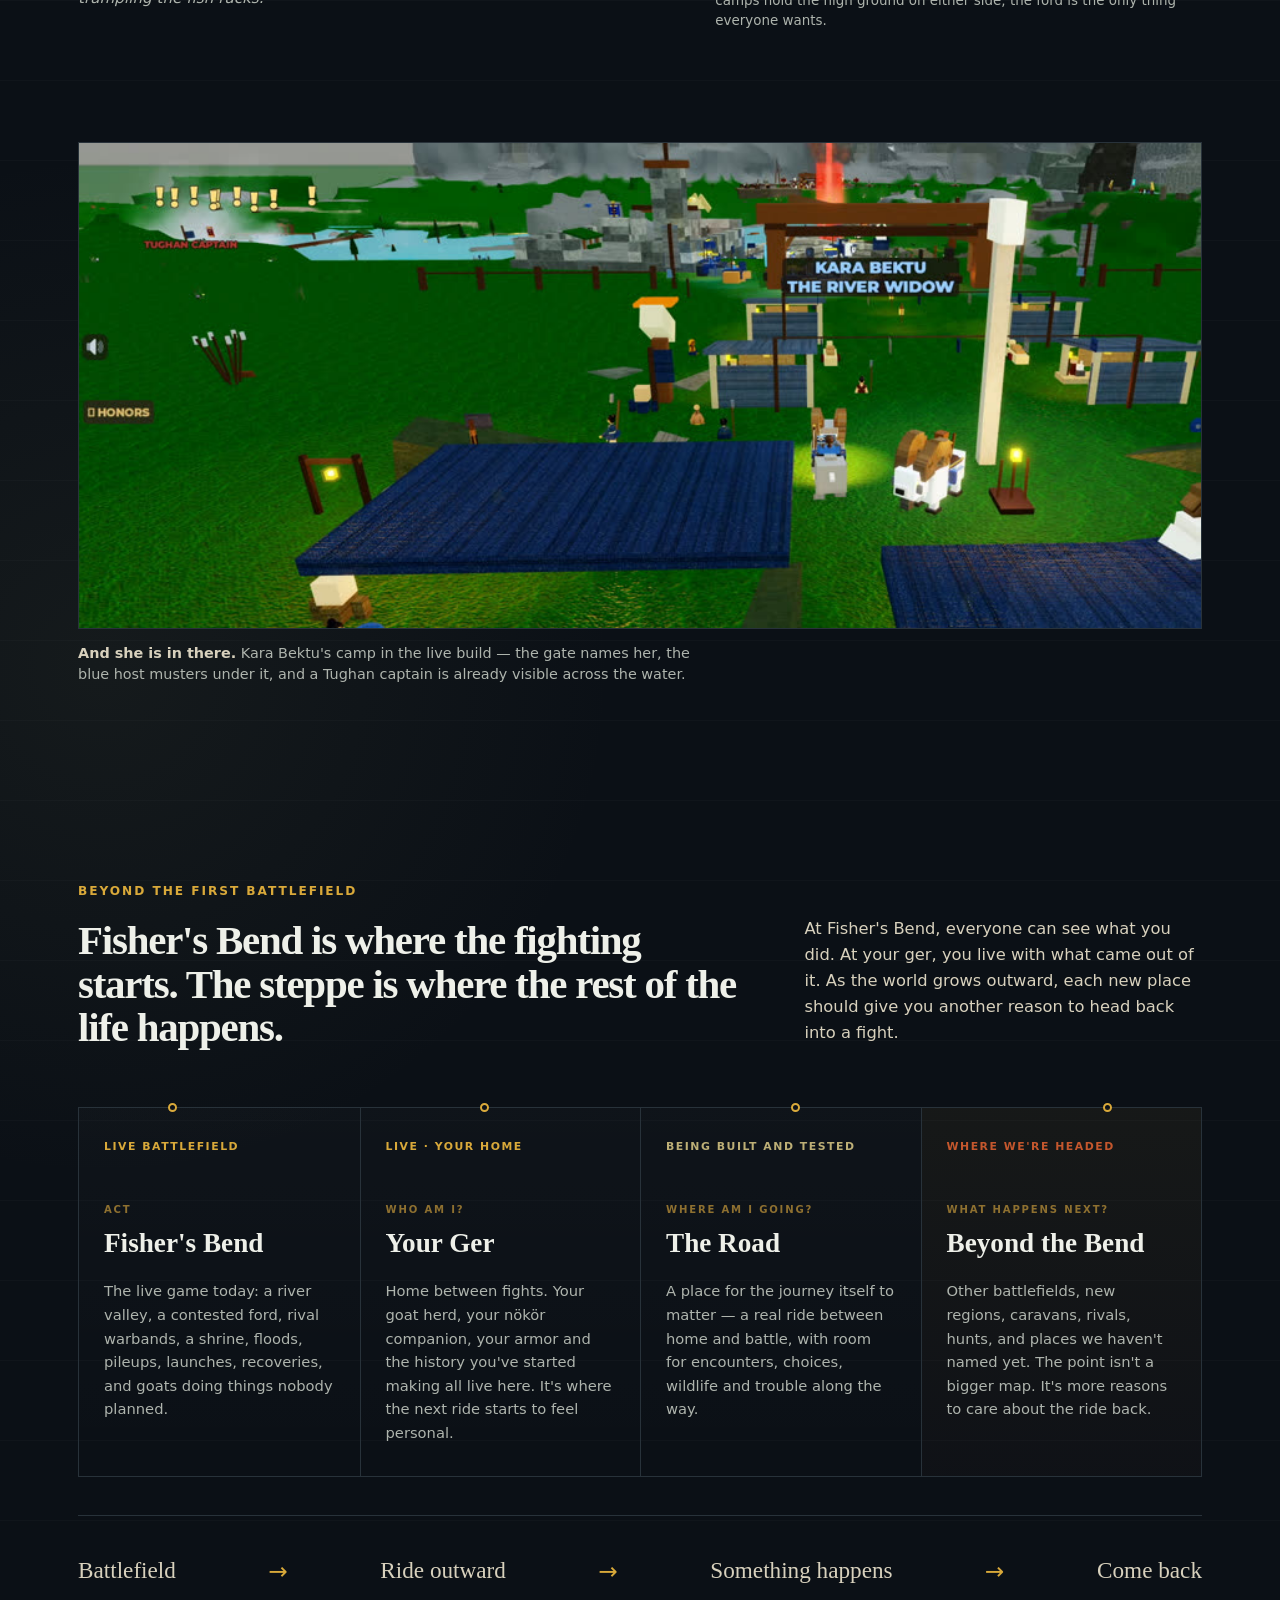
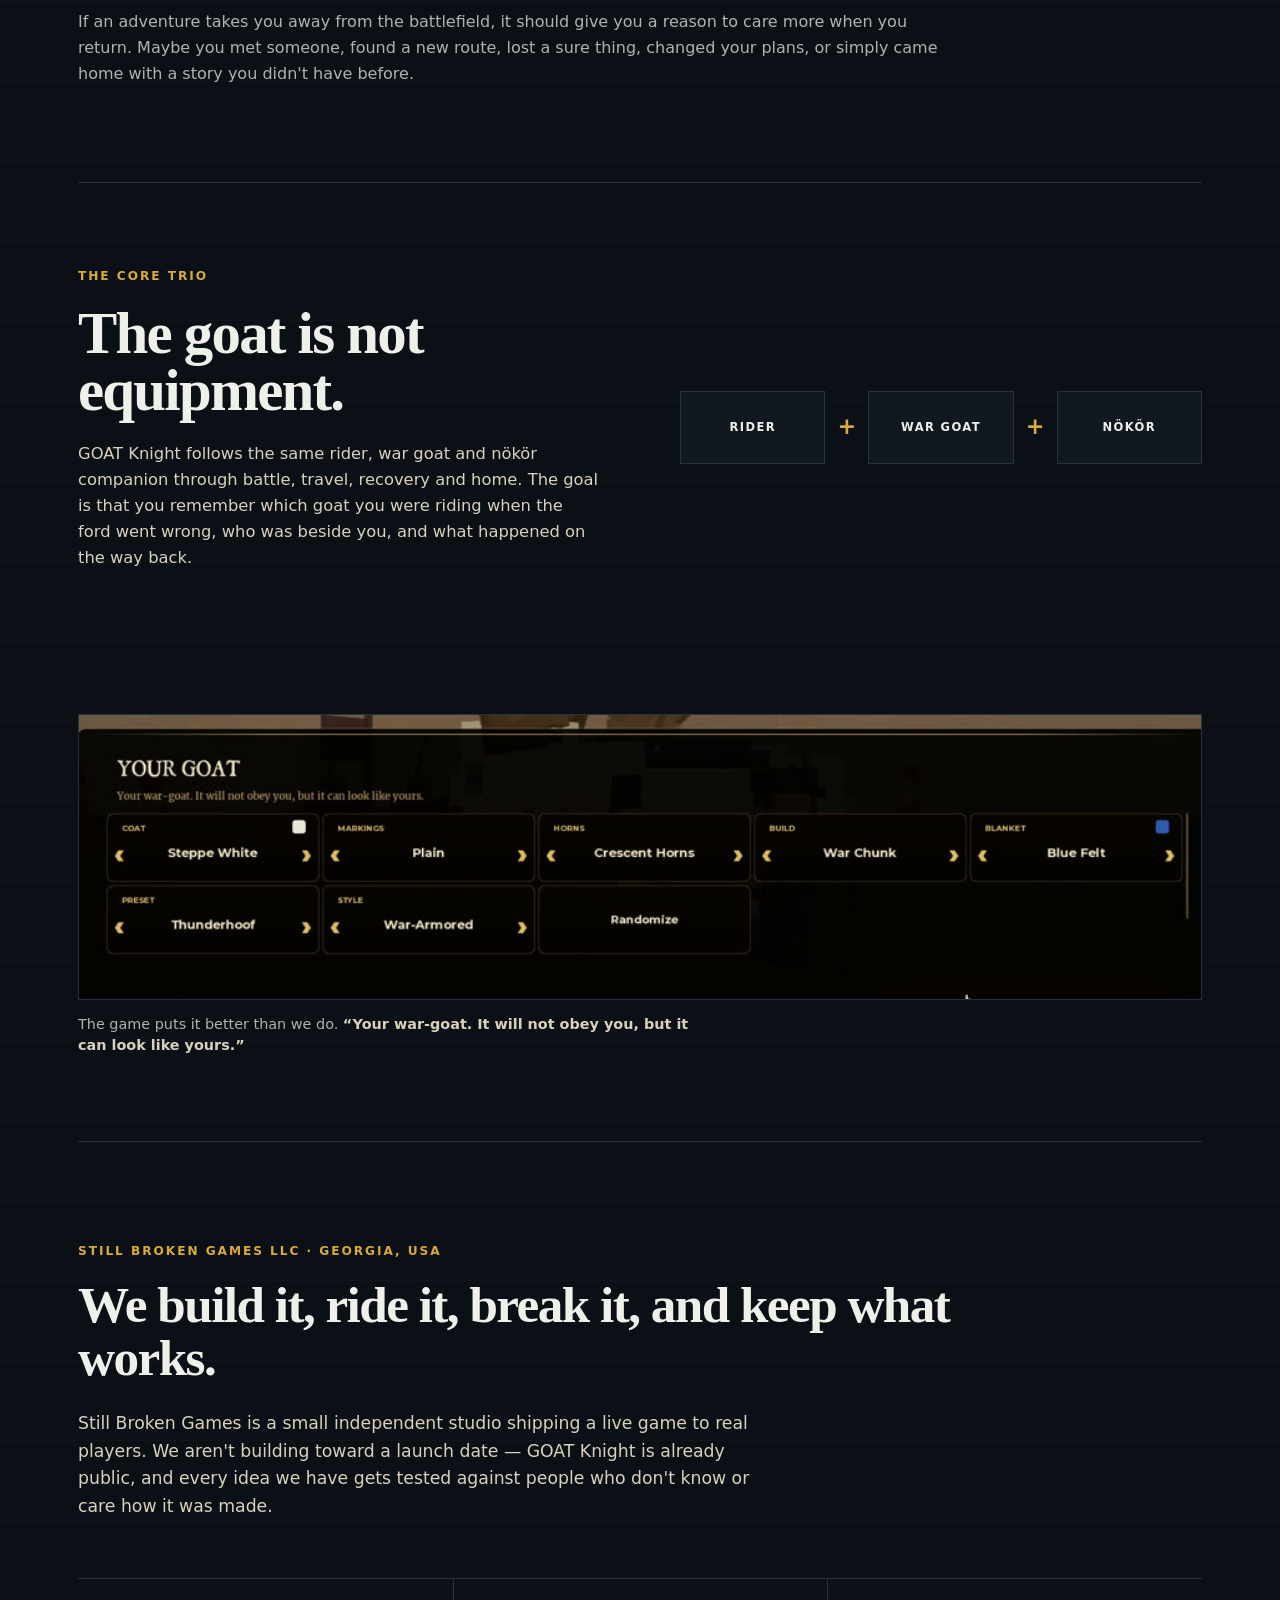
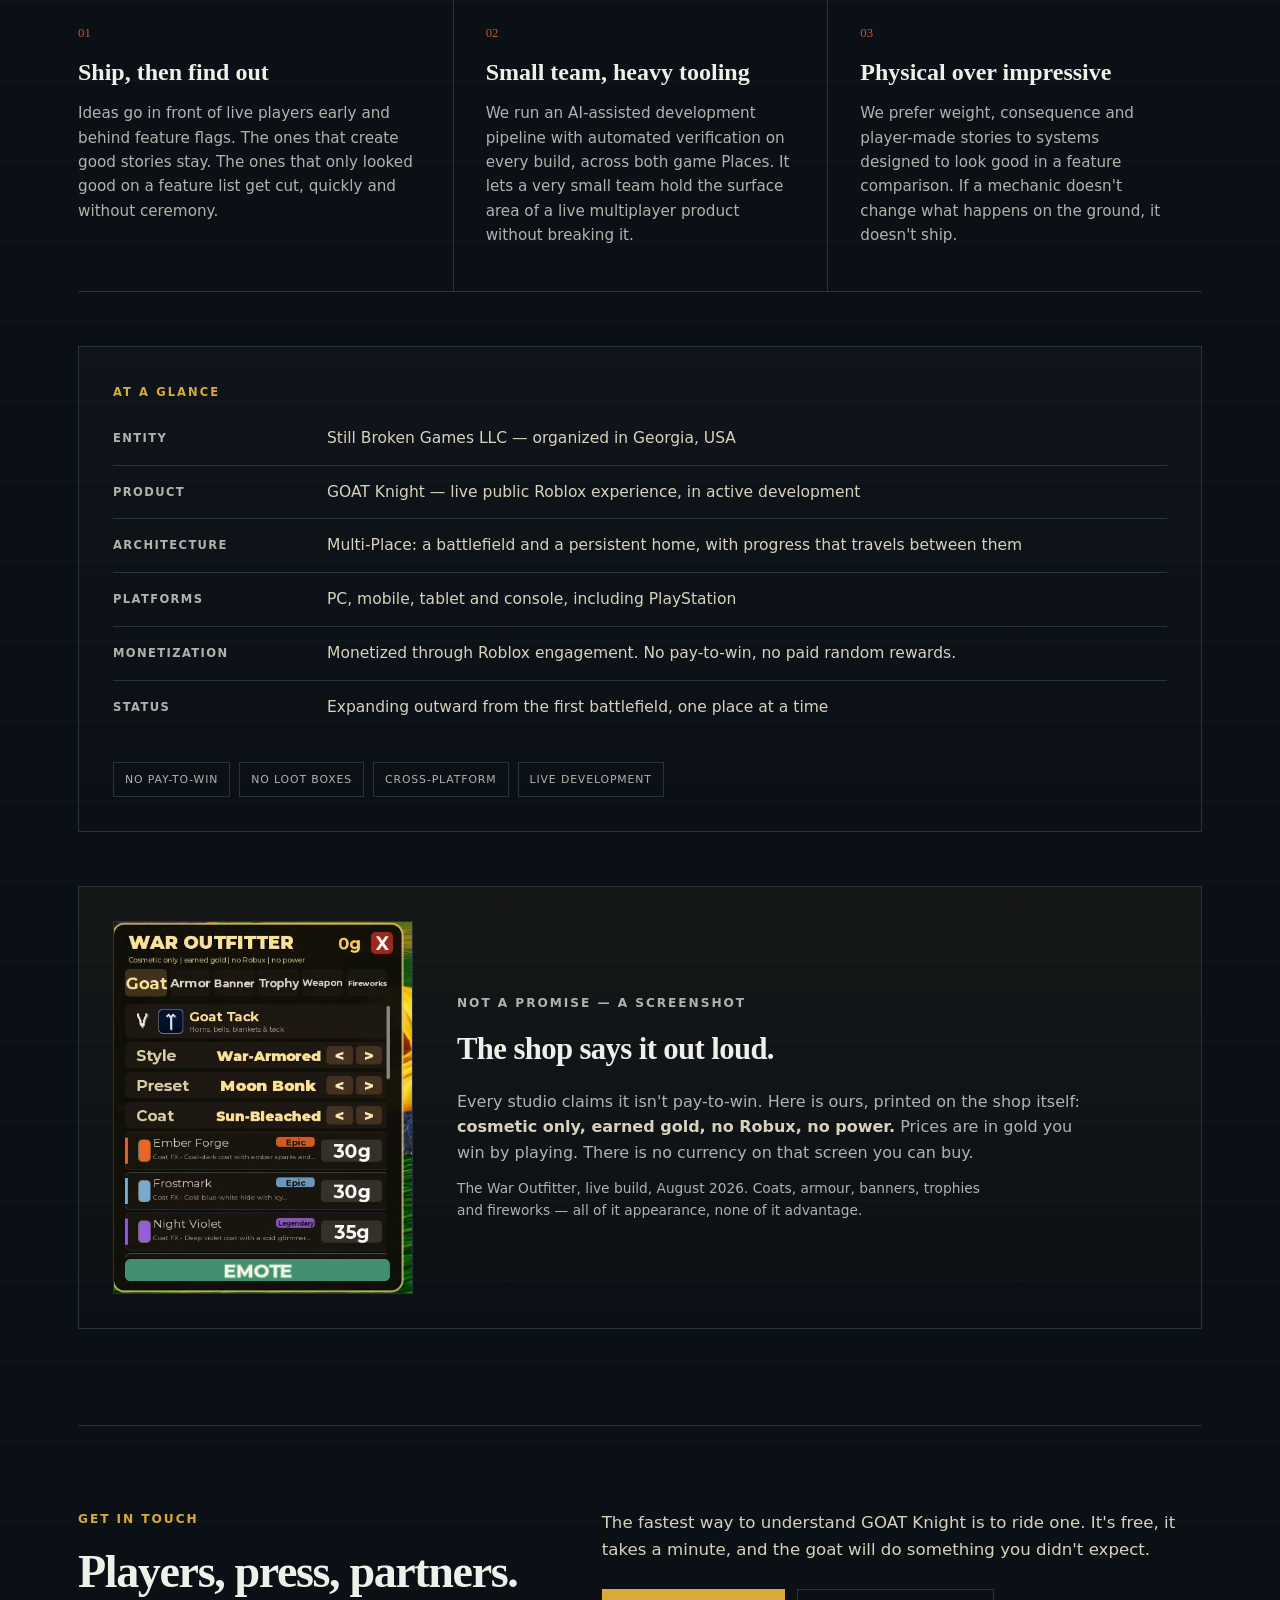
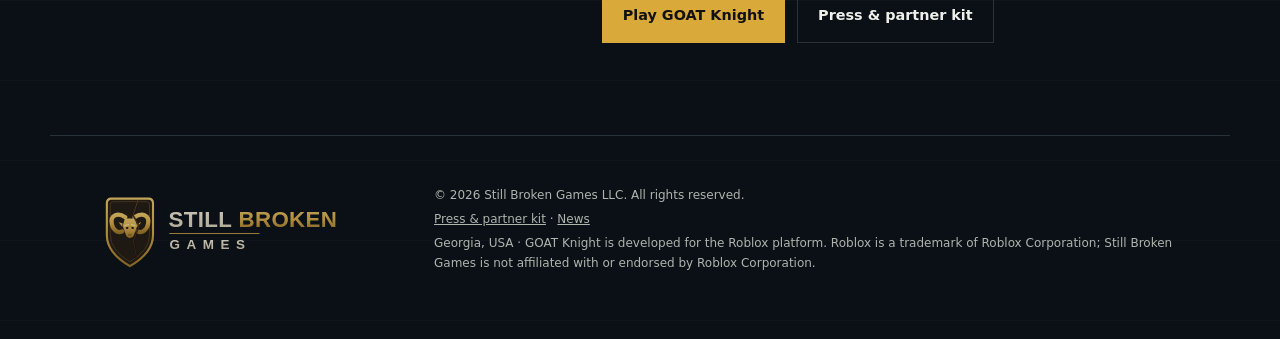
==== commit b6bde834: "site: publish the vision contest as a five-image story" ====
--- a/index.html
+++ b/index.html
@@ -32,6 +32,7 @@
     <nav aria-label="Primary">
       <a href="#goat-knight">GOAT Knight</a>
       <a href="#world">The World</a>
+      <a href="news/">News</a>
       <a href="#studio">Studio</a>
       <a class="nav-cta" href="https://www.roblox.com/games/111950602365288" target="_blank" rel="noopener noreferrer">Play</a>
     </nav>
@@ -145,6 +146,20 @@
       <p class="manifesto-line">The best session doesn't end with a score. It ends with <em>“remember when…”</em></p>
     </section>
 
+    <!-- ============================= NEWS ============================= -->
+    <section class="home-news" aria-label="Latest studio news">
+      <div class="home-news-art">
+        <a href="news/vision-contest-series/"><img src="assets/news/vision-contest-series/aurora.webp" width="1600" height="800" loading="lazy" decoding="async" alt="GOAT Knight concept art: a rider, companion and enormous horned goat watch an aurora above three fires in a broad river valley"></a>
+        <span>Concept art</span>
+      </div>
+      <div class="home-news-copy">
+        <p class="eyebrow">From the studio · 23 August 2026</p>
+        <h2>One beautiful frame was not enough.</h2>
+        <p>Our internal vision contest changed its rules after one entry became five. Daylight, a North Star, a whiteout, an aurora, and a homecoming now make one argument for how GOAT Knight should look across an entire journey.</p>
+        <a class="story-link" href="news/vision-contest-series/">See the five-image series <span aria-hidden="true">→</span></a>
+      </div>
+    </section>
+
     <!-- ============================= FISHER'S BEND ============================= -->
     <section class="bend" id="bend" aria-label="The quarrel at Fisher's Bend">
       <div class="bend-copy">
@@ -323,7 +338,7 @@
     <img src="assets/still-broken-games-logo.svg" alt="Still Broken Games" width="1560" height="540" loading="lazy">
     <div>
       <p>© 2026 Still Broken Games LLC. All rights reserved.</p>
-      <p><a href="press/">Press &amp; partner kit</a></p>
+      <p><a href="press/">Press &amp; partner kit</a> · <a href="news/">News</a></p>
       <p>Georgia, USA · GOAT Knight is developed for the Roblox platform. Roblox is a trademark of Roblox Corporation; Still Broken Games is not affiliated with or endorsed by Roblox Corporation.</p>
     </div>
   </footer>
--- a/styles.css
+++ b/styles.css
@@ -711,6 +711,146 @@
   padding: 14px;
 }
 .press-grid figcaption b { display: inline; color: var(--ink); }
+
+/* ------------------------------------------------------------------ news */
+
+.news-hero { padding: 84px 0 68px; max-width: 900px; }
+.news-hero h1,
+.home-news h2,
+.news-card h2,
+.story-head h1,
+.concept-chapter h2,
+.story-conclusion h2 {
+  font-family: var(--serif);
+  letter-spacing: -.035em;
+}
+.news-hero h1 {
+  font-size: clamp(2.6rem, 5vw, 4.7rem);
+  line-height: .96;
+  margin: 0;
+}
+.news-list { border-top: 1px solid var(--line); padding: 54px 0 84px; }
+.news-card {
+  display: grid;
+  grid-template-columns: 1.2fr .8fr;
+  border: 1px solid var(--line);
+  background: var(--panel);
+}
+.news-card-art { display: block; line-height: 0; overflow: hidden; }
+.news-card-art img { display: block; width: 100%; height: 100%; object-fit: cover; }
+.news-card-copy { padding: 38px 36px 42px; align-self: center; }
+.story-meta { display: flex; flex-wrap: wrap; gap: 8px 16px; margin: 0 0 20px; }
+.story-meta span,
+.story-meta time {
+  color: var(--gold);
+  font-size: .68rem;
+  font-weight: 800;
+  letter-spacing: .1em;
+  text-transform: uppercase;
+}
+.story-meta span + span:before,
+.story-meta time + span:before { content: "·"; color: var(--gold2); margin-right: 16px; }
+.news-card h2 { font-size: clamp(2rem, 3.2vw, 3rem); line-height: 1; margin: 0 0 20px; }
+.news-card h2 a { text-decoration: none; }
+.news-card-copy > p:not(.story-meta) { color: var(--paper); margin: 0 0 24px; }
+.story-link { color: var(--gold); font-weight: 800; text-decoration: none; }
+.story-link:hover { text-decoration: underline; }
+.editorial-line {
+  border-top: 1px solid var(--line);
+  padding: 48px 0 76px;
+  display: grid;
+  grid-template-columns: 220px 1fr;
+  gap: 36px;
+}
+.editorial-line p:last-child { max-width: 68ch; color: var(--muted); margin: 0; }
+.editorial-line b { color: var(--paper); }
+
+.home-news {
+  border-top: 1px solid var(--line);
+  border-bottom: 1px solid var(--line);
+  padding: 76px 0;
+  display: grid;
+  grid-template-columns: 1.1fr .9fr;
+  gap: 54px;
+  align-items: center;
+}
+.home-news-art { position: relative; background: var(--panel); border: 1px solid var(--line); }
+.home-news-art a { display: block; line-height: 0; }
+.home-news-art img { display: block; width: 100%; height: auto; }
+.home-news-art > span {
+  position: absolute;
+  left: 14px;
+  bottom: 14px;
+  padding: 7px 10px;
+  background: rgba(11, 16, 22, .88);
+  border: 1px solid var(--gold2);
+  color: var(--gold);
+  font-size: .65rem;
+  font-weight: 900;
+  letter-spacing: .13em;
+  text-transform: uppercase;
+}
+.home-news h2 { font-size: clamp(2.2rem, 3.5vw, 3.4rem); line-height: .98; margin: 0 0 22px; }
+.home-news-copy > p:not(.eyebrow) { color: var(--paper); margin: 0 0 24px; }
+
+/* ------------------------------------------------------------- news story */
+
+.story { padding: 80px 0 96px; }
+.story-head { max-width: 980px; margin-bottom: 42px; }
+.story-head h1 {
+  font-size: clamp(3rem, 6vw, 6rem);
+  line-height: .9;
+  margin: 0;
+  max-width: 900px;
+}
+.story-deck { color: var(--paper); font-size: clamp(1.12rem, 1.8vw, 1.35rem); max-width: 760px; margin: 28px 0 20px; }
+.story-byline { color: var(--muted); font-size: .82rem; letter-spacing: .06em; text-transform: uppercase; }
+.concept-disclosure {
+  max-width: 920px;
+  border: 1px solid var(--gold2);
+  border-left: 4px solid var(--gold);
+  padding: 18px 22px;
+  margin: 0 0 36px;
+  color: var(--muted);
+  background: rgba(217, 169, 58, .05);
+}
+.concept-disclosure b { color: var(--gold); }
+.story figure { margin: 0; }
+.story figure a { display: block; line-height: 0; }
+.story figure img { display: block; width: 100%; height: auto; border: 1px solid var(--line); }
+.story figcaption { color: var(--muted); font-size: .82rem; padding: 10px 2px 0; }
+.story figcaption b { color: var(--paper); }
+.story-lead-art { margin-bottom: 58px !important; }
+.story-copy { max-width: 760px; margin: 0 auto; }
+.story-copy p { color: var(--paper); font-size: 1.05rem; line-height: 1.75; }
+.story-copy .story-drop { font-size: 1.2rem; color: var(--ink); }
+.concept-chapter {
+  border-top: 1px solid var(--line);
+  padding: 72px 0;
+  margin-top: 68px;
+  display: grid;
+  grid-template-columns: .72fr 1.28fr;
+  gap: 54px;
+  align-items: center;
+}
+.concept-chapter.reverse { grid-template-columns: 1.28fr .72fr; }
+.concept-chapter.reverse .chapter-copy { grid-column: 2; grid-row: 1; }
+.concept-chapter.reverse figure { grid-column: 1; grid-row: 1; }
+.chapter-no { color: var(--ember); font-family: var(--serif); font-size: .8rem; margin: 0 0 12px; }
+.concept-chapter h2 { font-size: clamp(2.2rem, 3.8vw, 3.8rem); line-height: .95; margin: 0 0 20px; }
+.chapter-copy > p:last-child { color: var(--paper); margin: 0; }
+.story-conclusion { border-top: 1px solid var(--line); padding-top: 70px; margin-top: 0; }
+.story-conclusion h2 { font-size: clamp(2.4rem, 4vw, 4rem); line-height: .98; margin: 0 0 24px; }
+.story-conclusion blockquote {
+  margin: 38px 0;
+  border-left: 3px solid var(--gold);
+  padding: 8px 0 8px 26px;
+  color: var(--ink);
+  font-family: var(--serif);
+  font-size: clamp(1.45rem, 2.5vw, 2rem);
+  line-height: 1.3;
+}
+.story-conclusion .actions { margin-top: 32px; }
 
 /* --------------------------------------------------------------- contact */
 
@@ -797,6 +937,13 @@
   }
   .studio-how article:first-child { border-top: 0; }
   .contact { grid-template-columns: 1fr; gap: 30px; }
+  .news-card, .home-news { grid-template-columns: 1fr; }
+  .news-card-art img { height: auto; }
+  .concept-chapter,
+  .concept-chapter.reverse { grid-template-columns: 1fr; gap: 30px; }
+  .concept-chapter.reverse .chapter-copy,
+  .concept-chapter.reverse figure { grid-column: 1; grid-row: auto; }
+  .concept-chapter.reverse .chapter-copy { grid-row: 1; }
 }
 
 @media (max-width: 820px) {
@@ -819,6 +966,10 @@
   .studio-facts dl > div { grid-template-columns: 1fr; gap: 4px; }
   footer { grid-template-columns: 1fr; gap: 24px; }
   footer img { width: min(340px, 74vw); }
+  .news-hero { padding: 58px 0 48px; }
+  .story { padding: 54px 0 70px; }
+  .story-head h1 { font-size: clamp(3rem, 12vw, 5rem); }
+  .editorial-line { grid-template-columns: 1fr; gap: 4px; }
 }
 
 @media (max-width: 600px) {
@@ -875,6 +1026,10 @@
   .world h2 { font-size: 2.3rem; }
   .bond h2 { font-size: 2.6rem; }
   .studio h2 { font-size: 2.1rem; }
+  .news-card-copy { padding: 26px 22px 30px; }
+  .home-news { padding: 58px 0; gap: 28px; }
+  .concept-chapter { padding: 52px 0; margin-top: 48px; }
+  .story-copy p { font-size: 1rem; }
 
   .origin-strip img { width: 96px; flex: 0 0 96px; }
 }
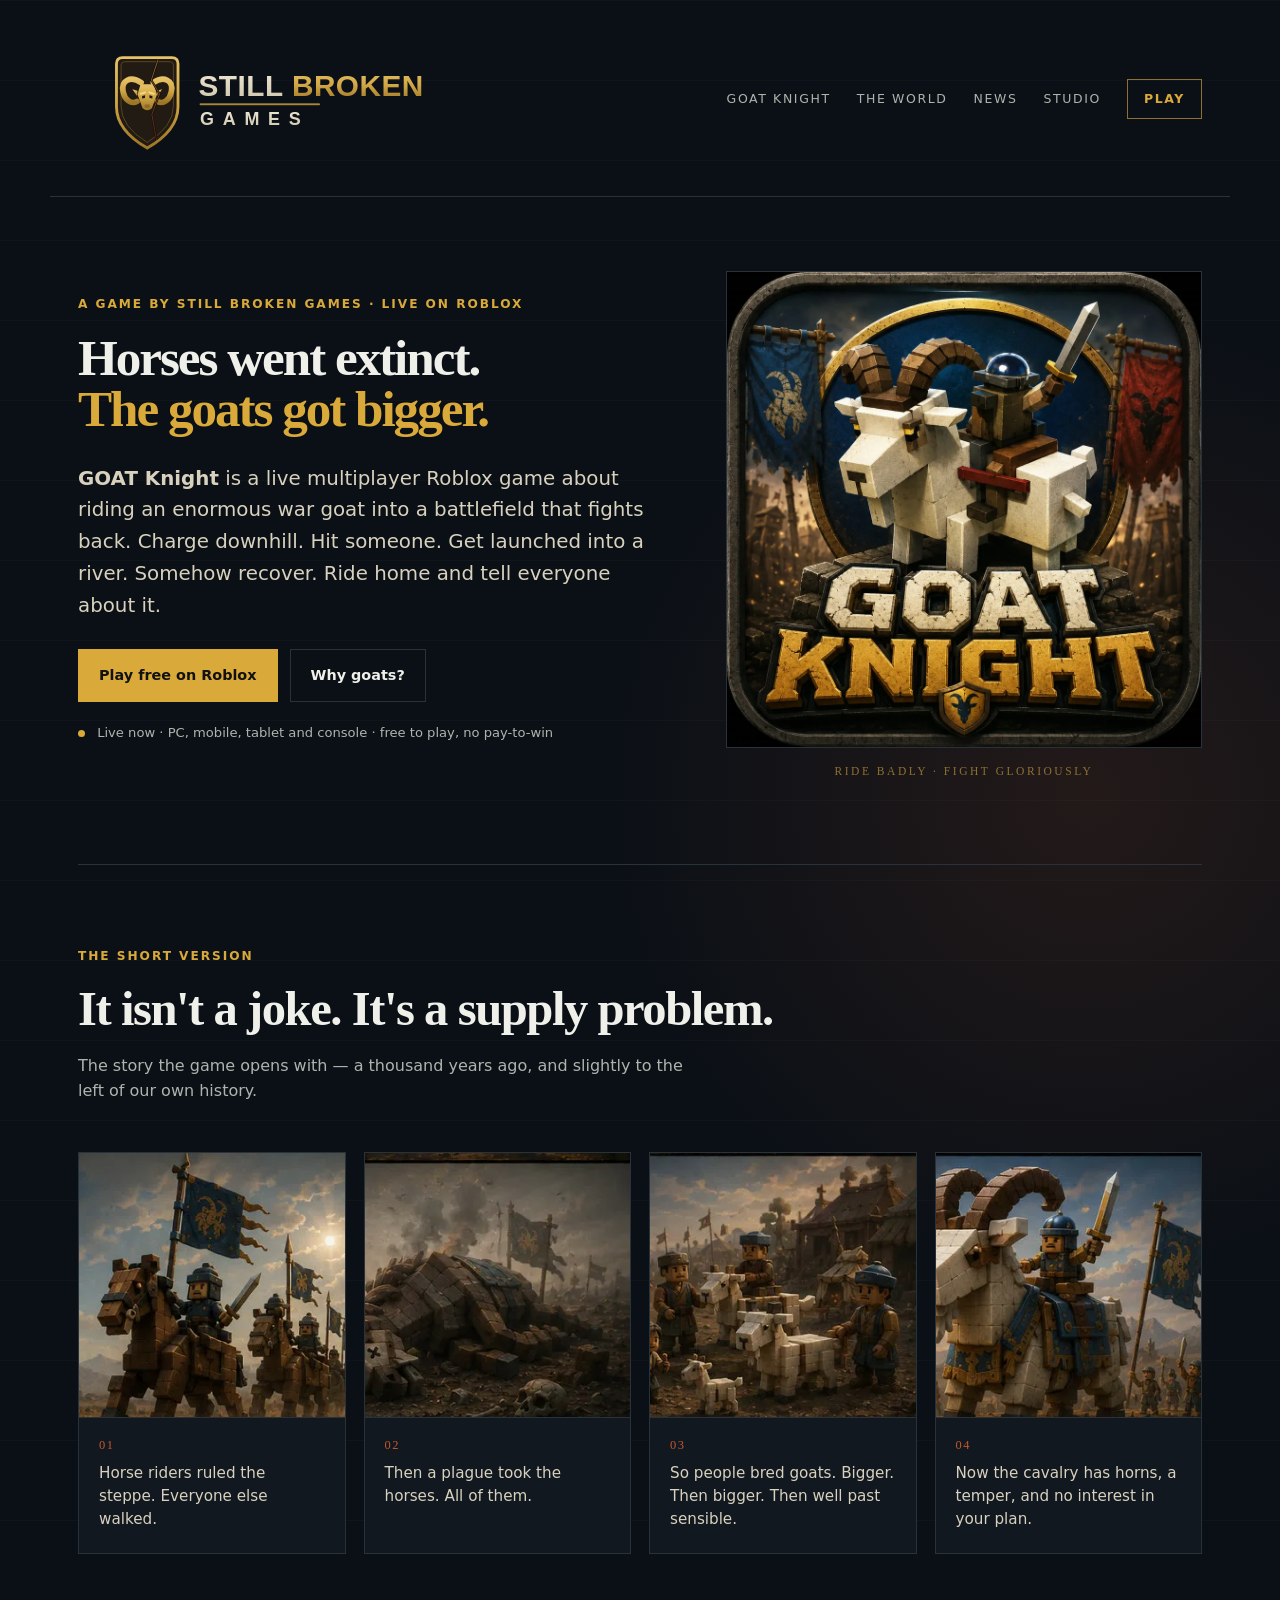
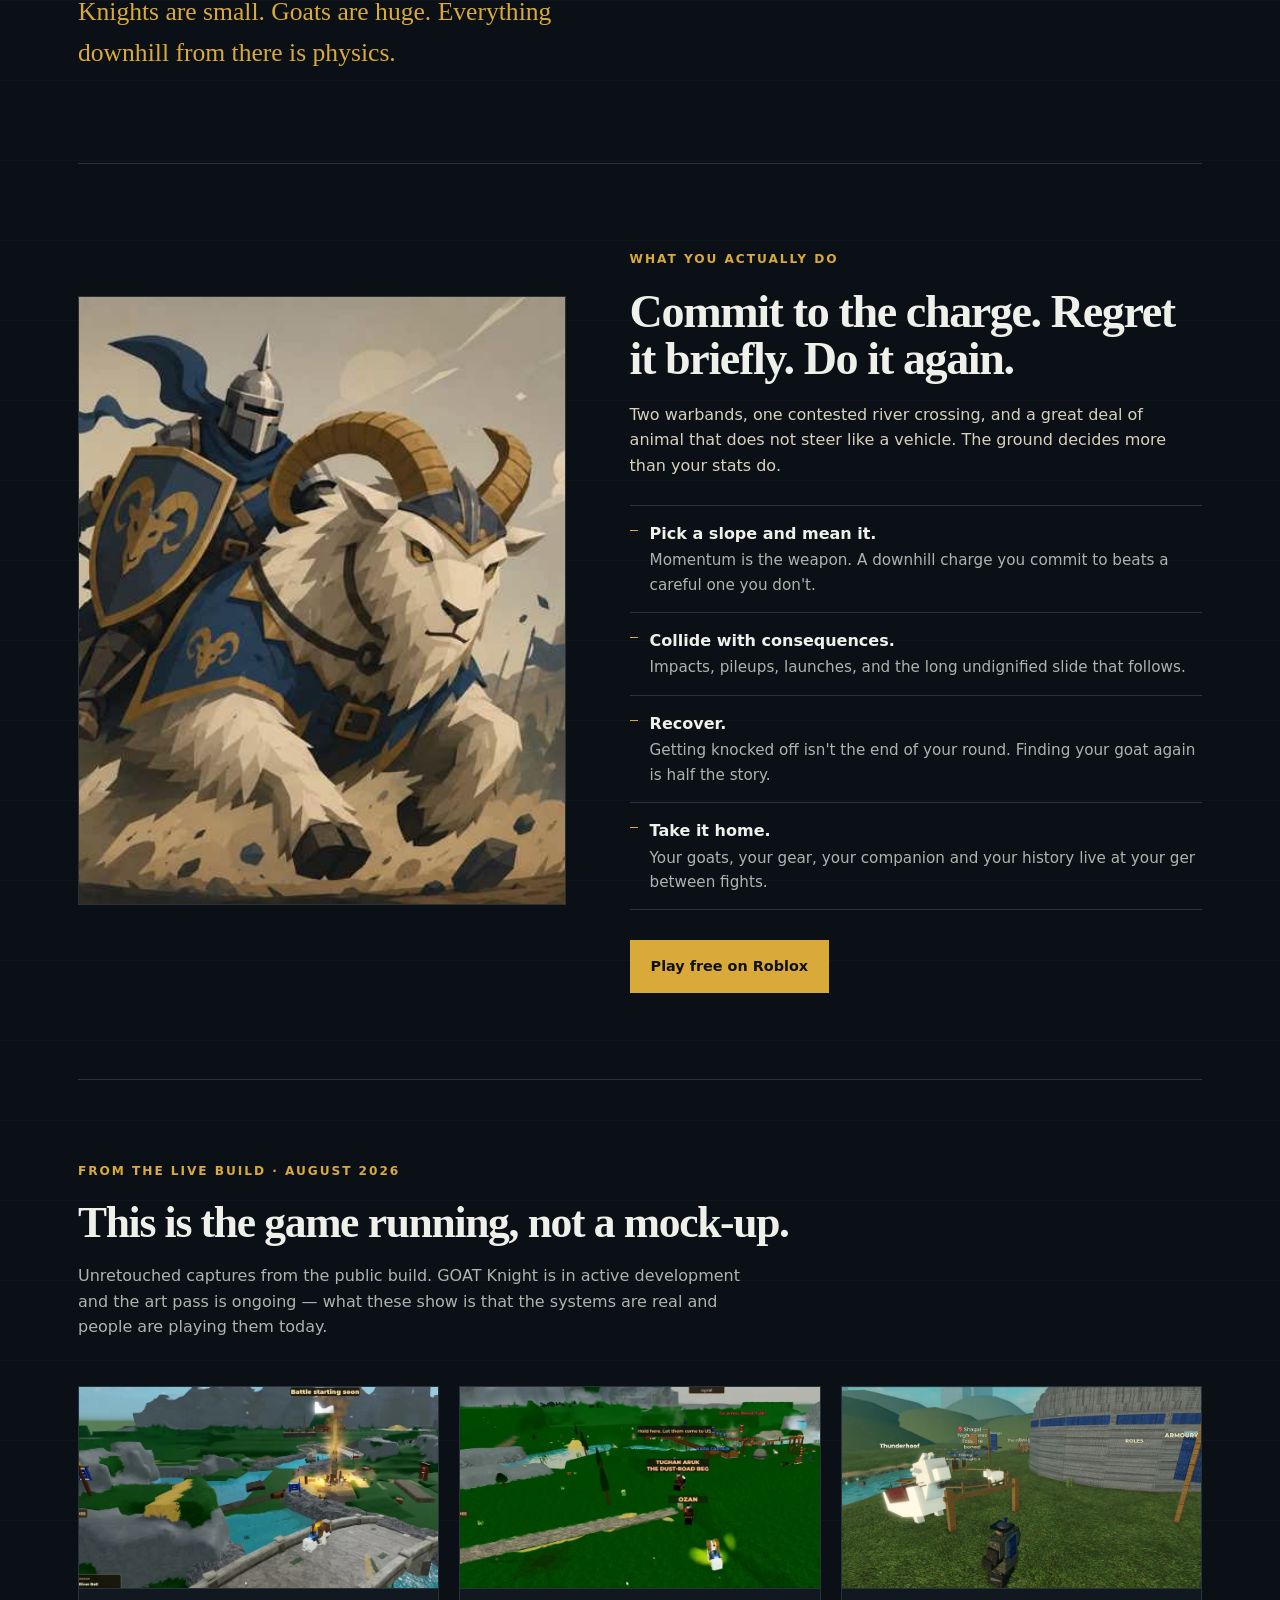
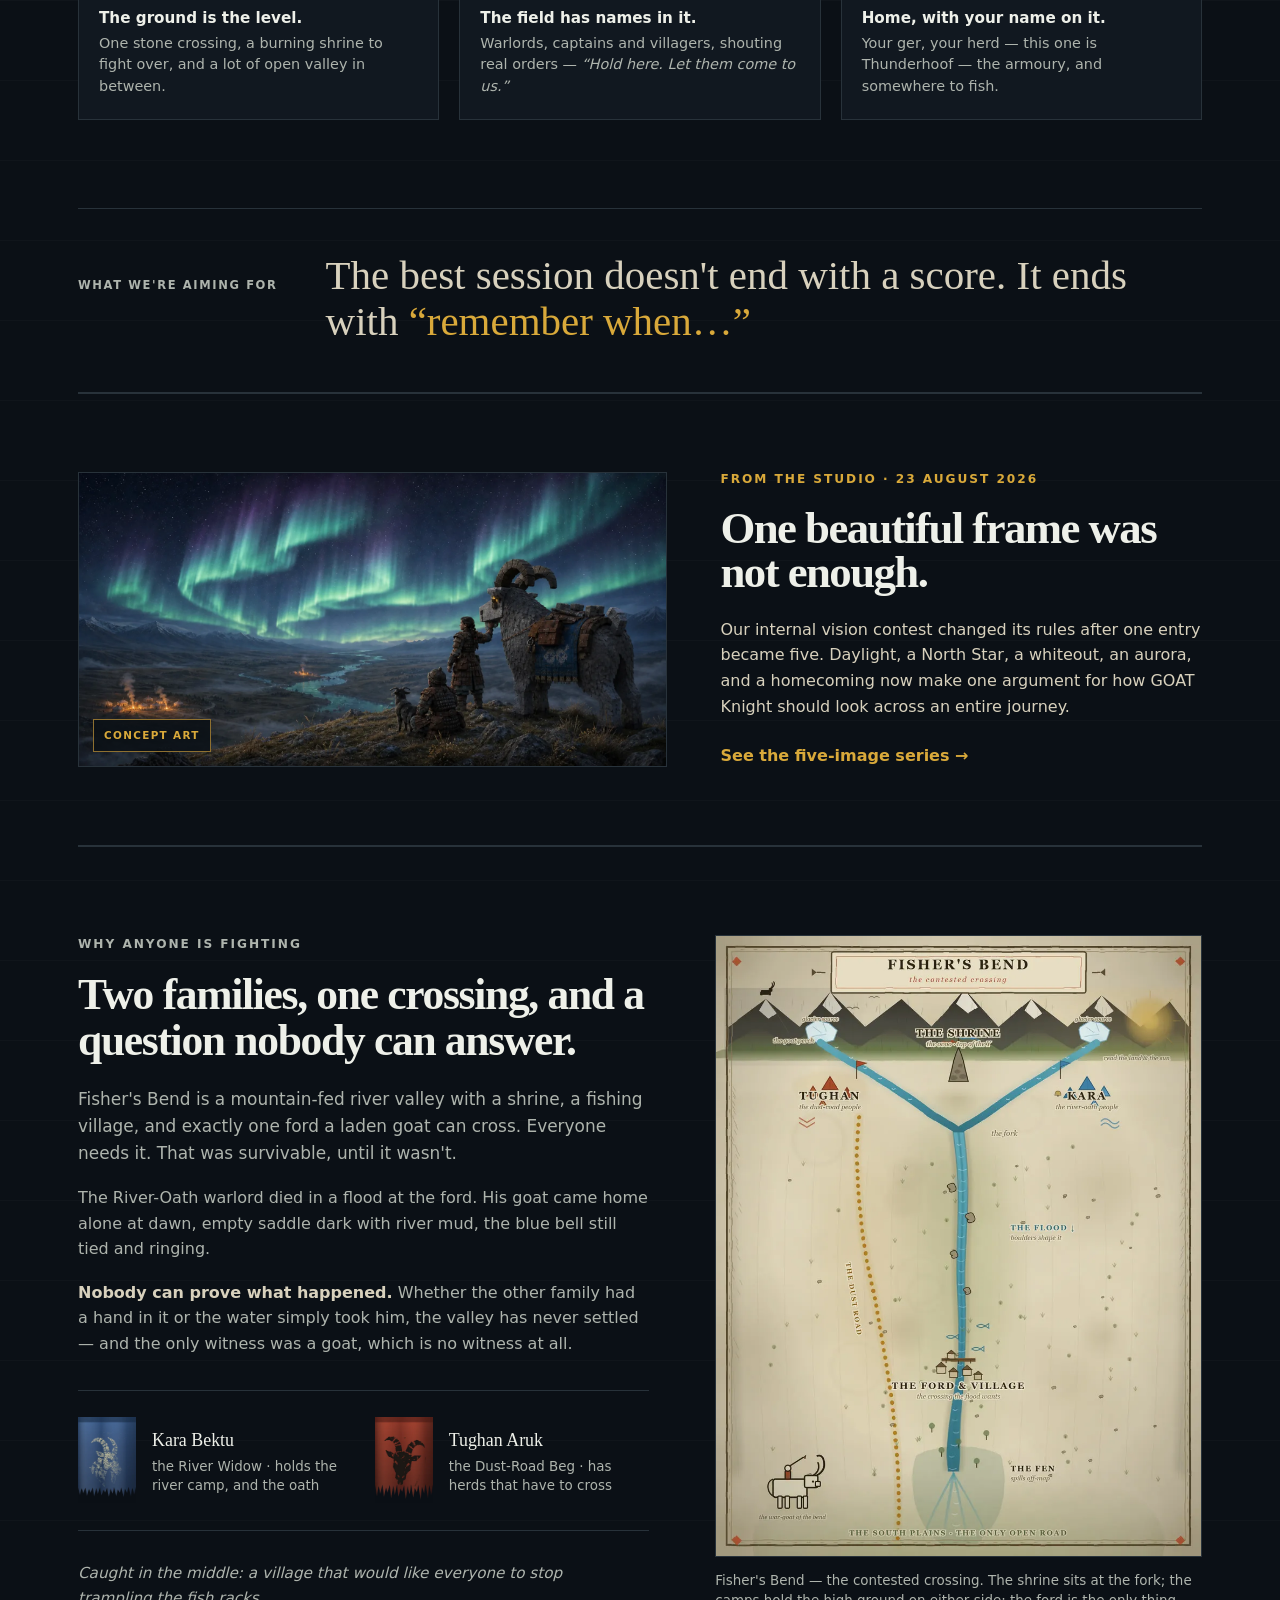
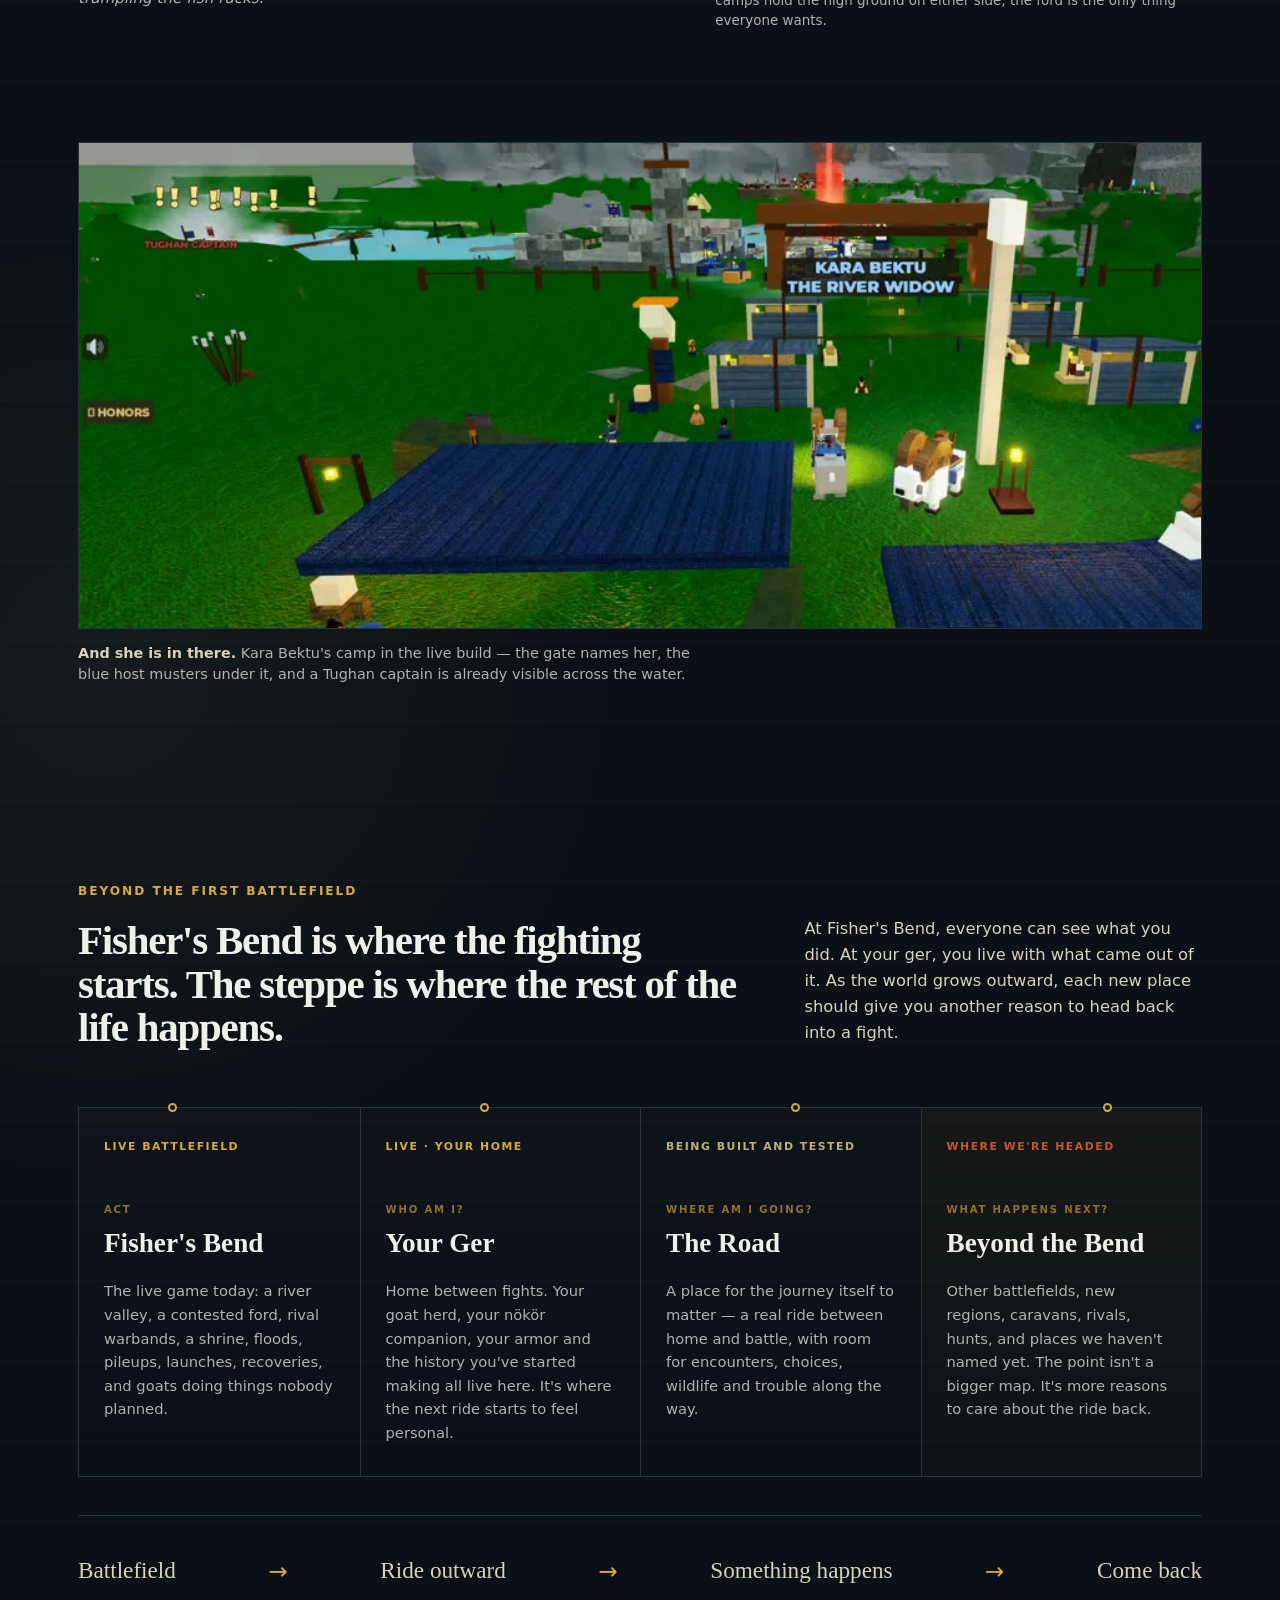
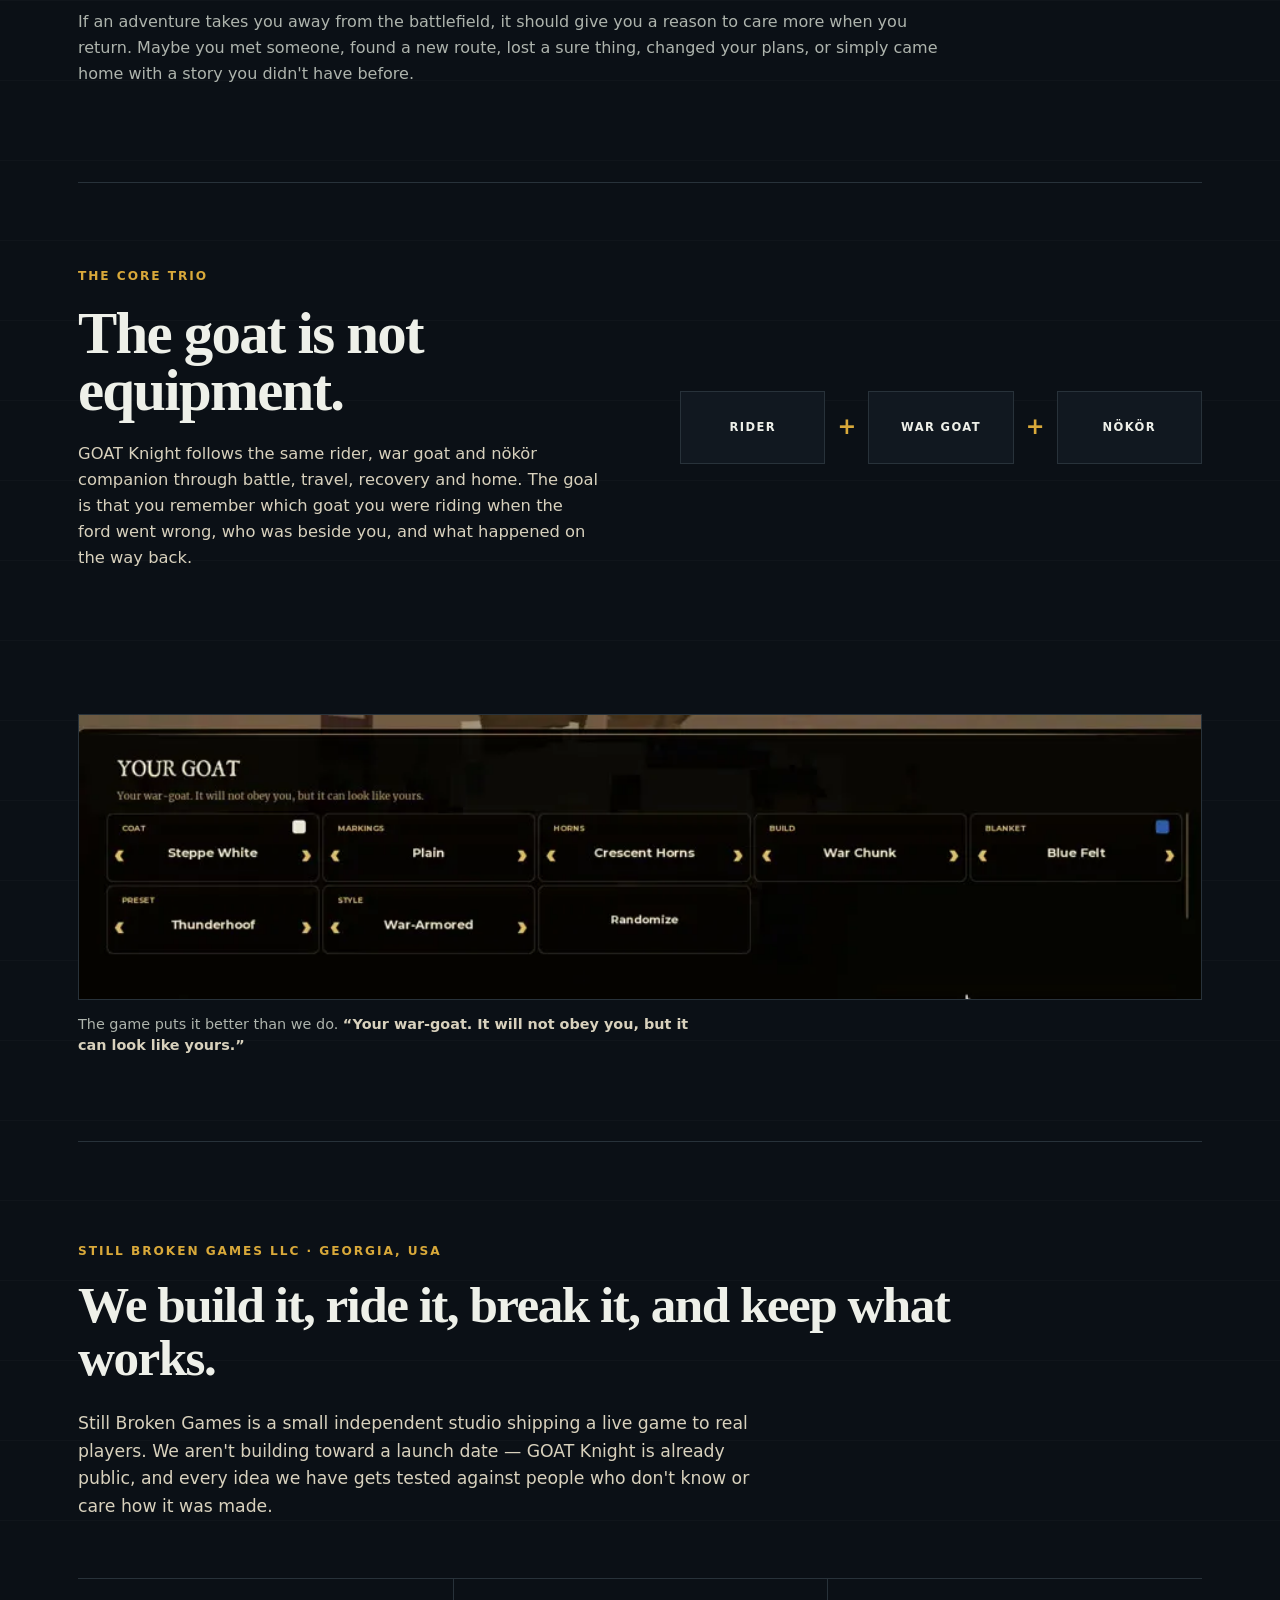
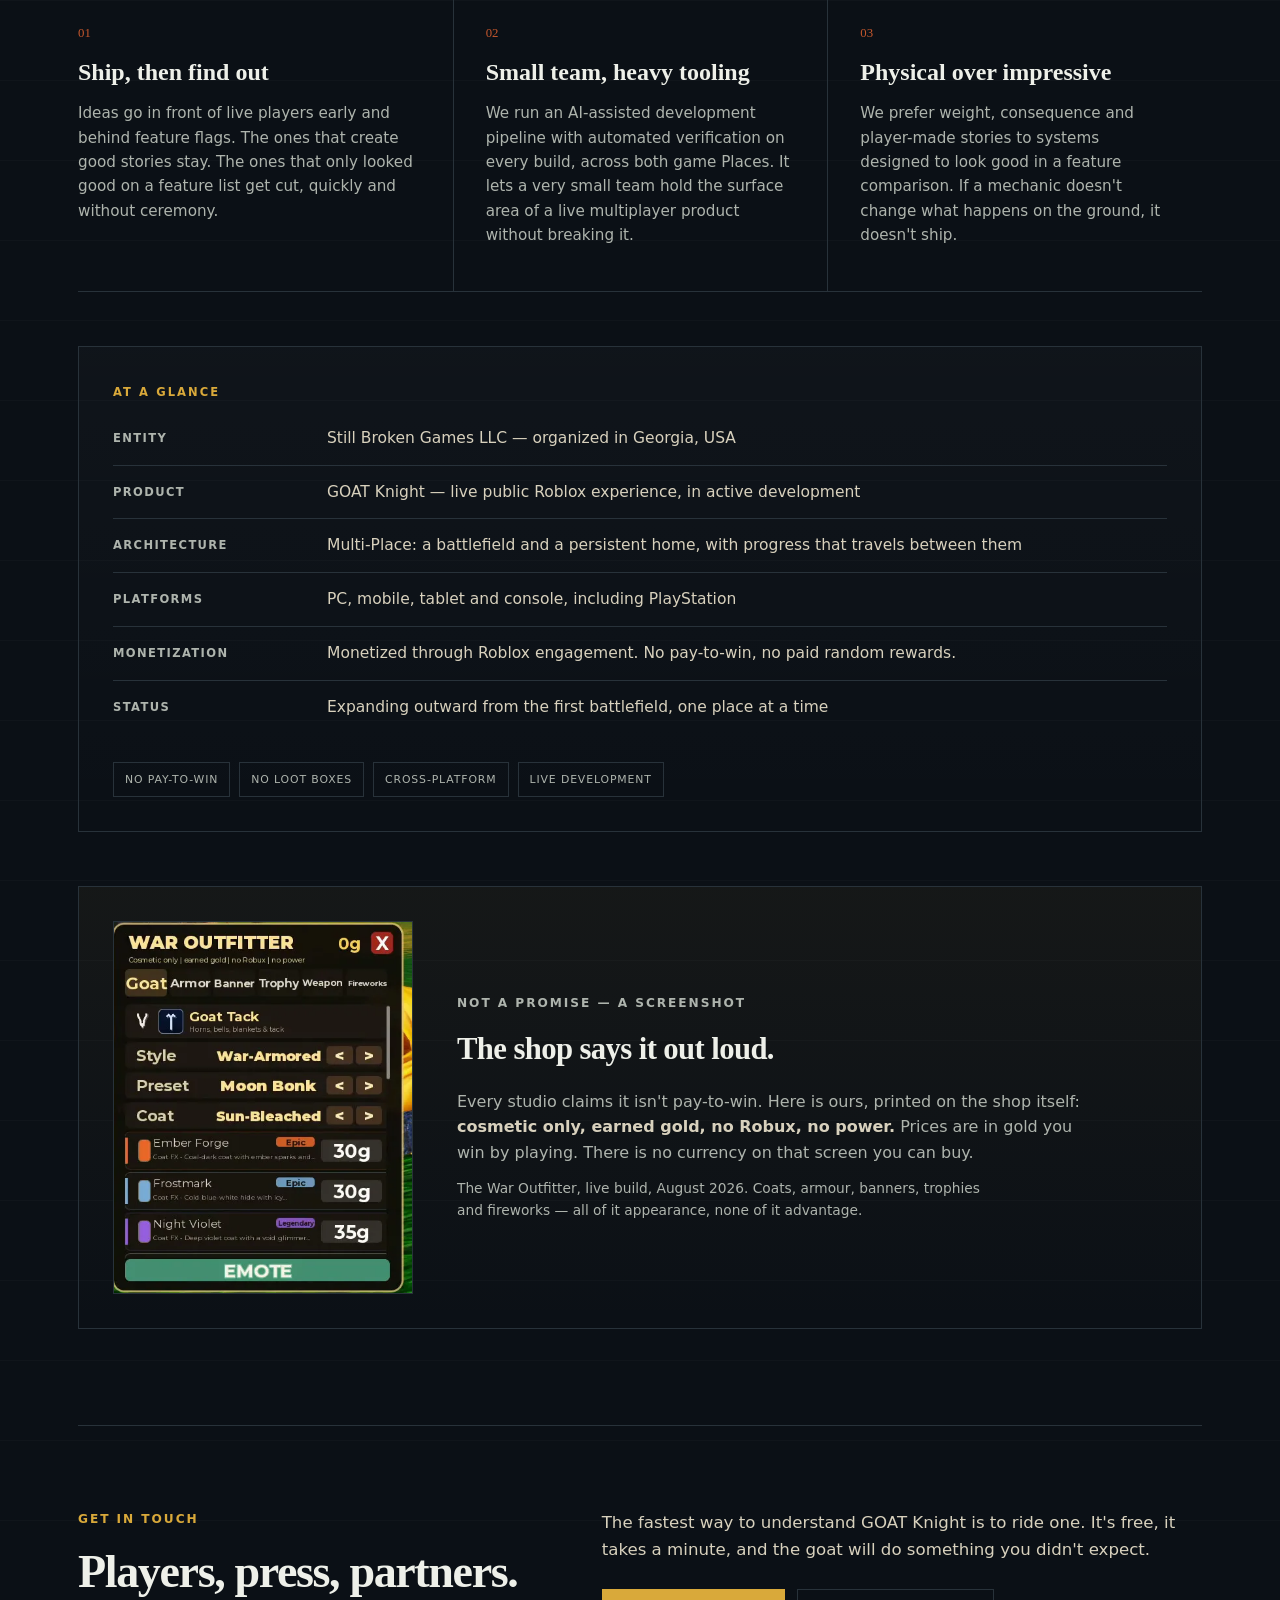
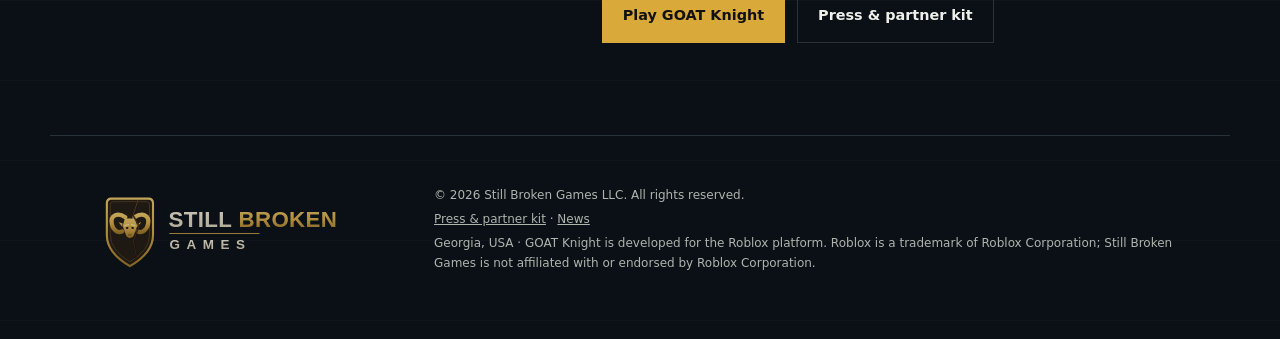
==== commit 69d2591a: "site: serve the homepage in WebP, and cut it from 1.1 MB to 730 KB The homepage had grown past a meg" ====
--- a/index.html
+++ b/index.html
@@ -55,7 +55,7 @@
 
       <div class="product-lockup" aria-label="GOAT Knight">
         <div class="hero-art">
-          <img src="assets/goat-knight-icon.jpg" width="1000" height="1000" fetchpriority="high" decoding="async"
+          <img src="assets/goat-knight-icon.webp" width="1000" height="1000" fetchpriority="high" decoding="async"
                alt="GOAT Knight key art: a small armored knight raising a sword astride an enormous blocky white war goat, between blue and red warband banners">
         </div>
         <p class="hero-tagline">Ride badly · Fight gloriously</p>
@@ -72,22 +72,22 @@
 
       <ol class="origin-strip">
         <li>
-          <img src="assets/origin-1.jpg" width="300" height="300" loading="lazy" decoding="async" alt="Blocky armored riders on horseback carrying blue warband banners across a plain">
+          <img src="assets/origin-1.webp" width="300" height="300" loading="lazy" decoding="async" alt="Blocky armored riders on horseback carrying blue warband banners across a plain">
           <p class="beat">01</p>
           <p>Horse riders ruled the steppe. Everyone else walked.</p>
         </li>
         <li>
-          <img src="assets/origin-2.jpg" width="300" height="300" loading="lazy" decoding="async" alt="A fallen horse and abandoned banners on a smoke-covered battlefield">
+          <img src="assets/origin-2.webp" width="300" height="300" loading="lazy" decoding="async" alt="A fallen horse and abandoned banners on a smoke-covered battlefield">
           <p class="beat">02</p>
           <p>Then a plague took the horses. All of them.</p>
         </li>
         <li>
-          <img src="assets/origin-3.jpg" width="300" height="300" loading="lazy" decoding="async" alt="Villagers tending a pen of white goats bred progressively larger">
+          <img src="assets/origin-3.webp" width="300" height="300" loading="lazy" decoding="async" alt="Villagers tending a pen of white goats bred progressively larger">
           <p class="beat">03</p>
           <p>So people bred goats. Bigger. Then bigger. Then well past sensible.</p>
         </li>
         <li>
-          <img src="assets/origin-4.jpg" width="300" height="300" loading="lazy" decoding="async" alt="A knight in blue lamellar armor riding an enormous horned white war goat at sunrise">
+          <img src="assets/origin-4.webp" width="300" height="300" loading="lazy" decoding="async" alt="A knight in blue lamellar armor riding an enormous horned white war goat at sunrise">
           <p class="beat">04</p>
           <p>Now the cavalry has horns, a temper, and no interest in your plan.</p>
         </li>
@@ -126,15 +126,15 @@
 
       <div class="build-grid">
         <figure>
-          <a href="assets/build-terrain.jpg" target="_blank" rel="noopener"><img src="assets/build-terrain.jpg" width="900" height="453" loading="lazy" decoding="async" alt="The Fisher's Bend valley from above the stone bridge: a rider waits on the crossing while a burning shrine marks the objective across the river"></a>
+          <a href="assets/build-terrain.jpg" target="_blank" rel="noopener"><img src="assets/build-terrain.webp" width="900" height="453" loading="lazy" decoding="async" alt="The Fisher's Bend valley from above the stone bridge: a rider waits on the crossing while a burning shrine marks the objective across the river"></a>
           <figcaption><b>The ground is the level.</b> One stone crossing, a burning shrine to fight over, and a lot of open valley in between.</figcaption>
         </figure>
         <figure>
-          <a href="assets/build-battle.jpg" target="_blank" rel="noopener"><img src="assets/build-battle.jpg" width="900" height="453" loading="lazy" decoding="async" alt="A battlefield with named commanders labelled Tughan Aruk the Dust-Road Beg, Ozan and Kara Captain, with shouted orders appearing above them"></a>
+          <a href="assets/build-battle.jpg" target="_blank" rel="noopener"><img src="assets/build-battle.webp" width="900" height="453" loading="lazy" decoding="async" alt="A battlefield with named commanders labelled Tughan Aruk the Dust-Road Beg, Ozan and Kara Captain, with shouted orders appearing above them"></a>
           <figcaption><b>The field has names in it.</b> Warlords, captains and villagers, shouting real orders — <i>“Hold here. Let them come to us.”</i></figcaption>
         </figure>
         <figure>
-          <a href="assets/build-ger.jpg" target="_blank" rel="noopener"><img src="assets/build-ger.jpg" width="900" height="506" loading="lazy" decoding="async" alt="A player standing outside their ger beside a large named war goat, with a fishing spot, a stock pen and armoury signage nearby"></a>
+          <a href="assets/build-ger.jpg" target="_blank" rel="noopener"><img src="assets/build-ger.webp" width="900" height="506" loading="lazy" decoding="async" alt="A player standing outside their ger beside a large named war goat, with a fishing spot, a stock pen and armoury signage nearby"></a>
           <figcaption><b>Home, with your name on it.</b> Your ger, your herd — this one is Thunderhoof — the armoury, and somewhere to fish.</figcaption>
         </figure>
       </div>
@@ -184,12 +184,12 @@
       </div>
 
       <figure class="bend-map">
-        <a href="assets/fishers-bend-map.jpg" target="_blank" rel="noopener"><img src="assets/fishers-bend-map.jpg" width="900" height="1152" loading="lazy" decoding="async" alt="A hand-drawn war map of Fisher's Bend showing the Y-shaped river, the shrine at the fork, the Tughan and Kara camps in the foothills, the ford and village at the centre, the fen to the south, and the dust road running down the western side"></a>
+        <a href="assets/fishers-bend-map.jpg" target="_blank" rel="noopener"><img src="assets/fishers-bend-map.webp" width="900" height="1152" loading="lazy" decoding="async" alt="A hand-drawn war map of Fisher's Bend showing the Y-shaped river, the shrine at the fork, the Tughan and Kara camps in the foothills, the ford and village at the centre, the fen to the south, and the dust road running down the western side"></a>
         <figcaption>Fisher's Bend — the contested crossing. The shrine sits at the fork; the camps hold the high ground on either side; the ford is the only thing everyone wants.</figcaption>
       </figure>
 
       <figure class="bend-proof">
-        <a href="assets/bend-camp.jpg" target="_blank" rel="noopener"><img src="assets/bend-camp.jpg" width="900" height="389" loading="lazy" decoding="async" alt="Kara Bektu's war camp in the live game, blue banners over the gate, her title The River Widow displayed above it, with goats and riders mustering below"></a>
+        <a href="assets/bend-camp.jpg" target="_blank" rel="noopener"><img src="assets/bend-camp.webp" width="900" height="389" loading="lazy" decoding="async" alt="Kara Bektu's war camp in the live game, blue banners over the gate, her title The River Widow displayed above it, with goats and riders mustering below"></a>
         <figcaption><b>And she is in there.</b> Kara Bektu's camp in the live build — the gate names her, the blue host musters under it, and a Tughan captain is already visible across the water.</figcaption>
       </figure>
     </section>
@@ -248,7 +248,7 @@
       </div>
 
       <figure class="bond-proof">
-        <a href="assets/trio-goat.jpg" target="_blank" rel="noopener"><img src="assets/trio-goat.jpg" width="900" height="228" loading="lazy" decoding="async" alt="The in-game Your Goat panel, headed 'Your war-goat. It will not obey you, but it can look like yours', with slots for coat, markings, horns, build, blanket, preset and style"></a>
+        <a href="assets/trio-goat.jpg" target="_blank" rel="noopener"><img src="assets/trio-goat.webp" width="900" height="228" loading="lazy" decoding="async" alt="The in-game Your Goat panel, headed 'Your war-goat. It will not obey you, but it can look like yours', with slots for coat, markings, horns, build, blanket, preset and style"></a>
         <figcaption>The game puts it better than we do. <b>“Your war-goat. It will not obey you, but it can look like yours.”</b></figcaption>
       </figure>
     </section>
@@ -296,7 +296,7 @@
 
       <div class="studio-proof">
         <figure>
-          <a href="assets/studio-outfitter.jpg" target="_blank" rel="noopener"><img src="assets/studio-outfitter.jpg" width="456" height="568" loading="lazy" decoding="async" alt="The in-game War Outfitter shop, subtitled 'Cosmetic only, earned gold, no Robux, no power', listing goat coats priced in gold at 30 and 35 gold"></a>
+          <a href="assets/studio-outfitter.jpg" target="_blank" rel="noopener"><img src="assets/studio-outfitter.webp" width="456" height="568" loading="lazy" decoding="async" alt="The in-game War Outfitter shop, subtitled 'Cosmetic only, earned gold, no Robux, no power', listing goat coats priced in gold at 30 and 35 gold"></a>
         </figure>
         <div>
           <p class="eyebrow">Not a promise — a screenshot</p>
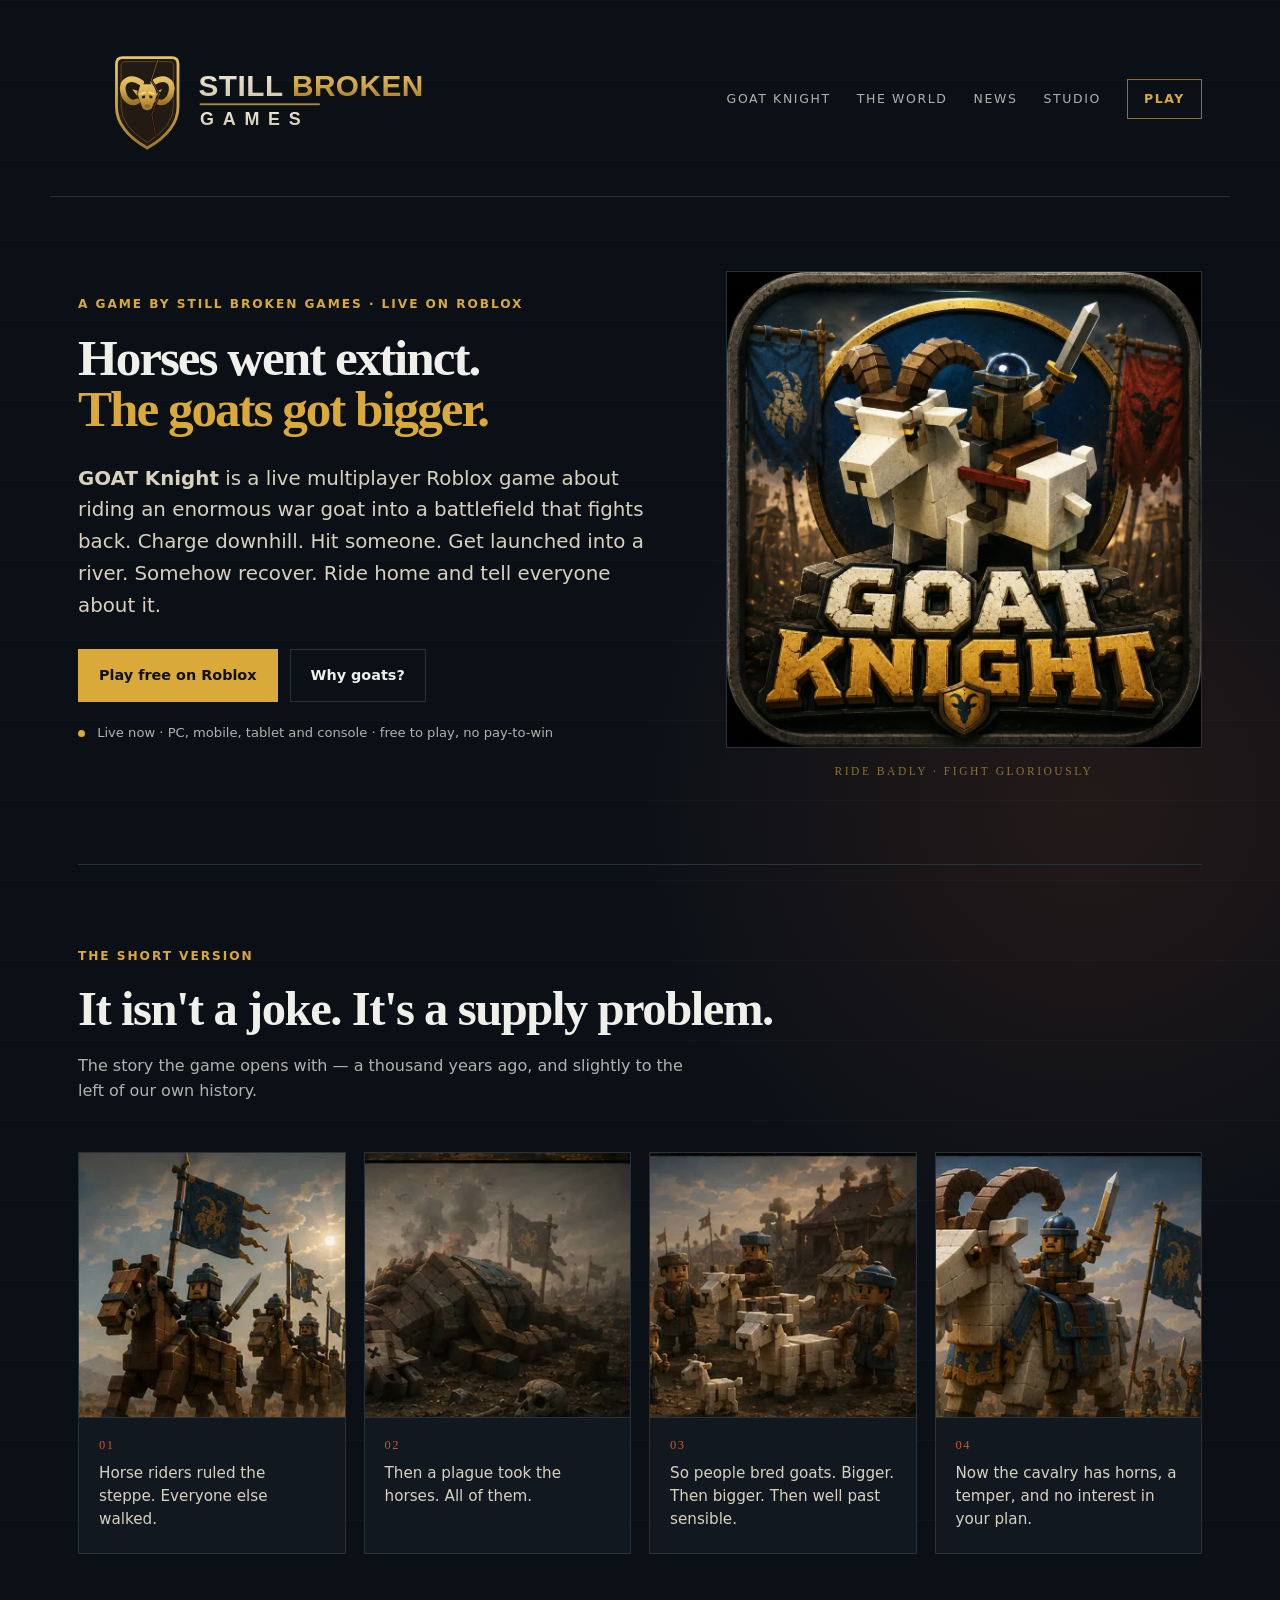
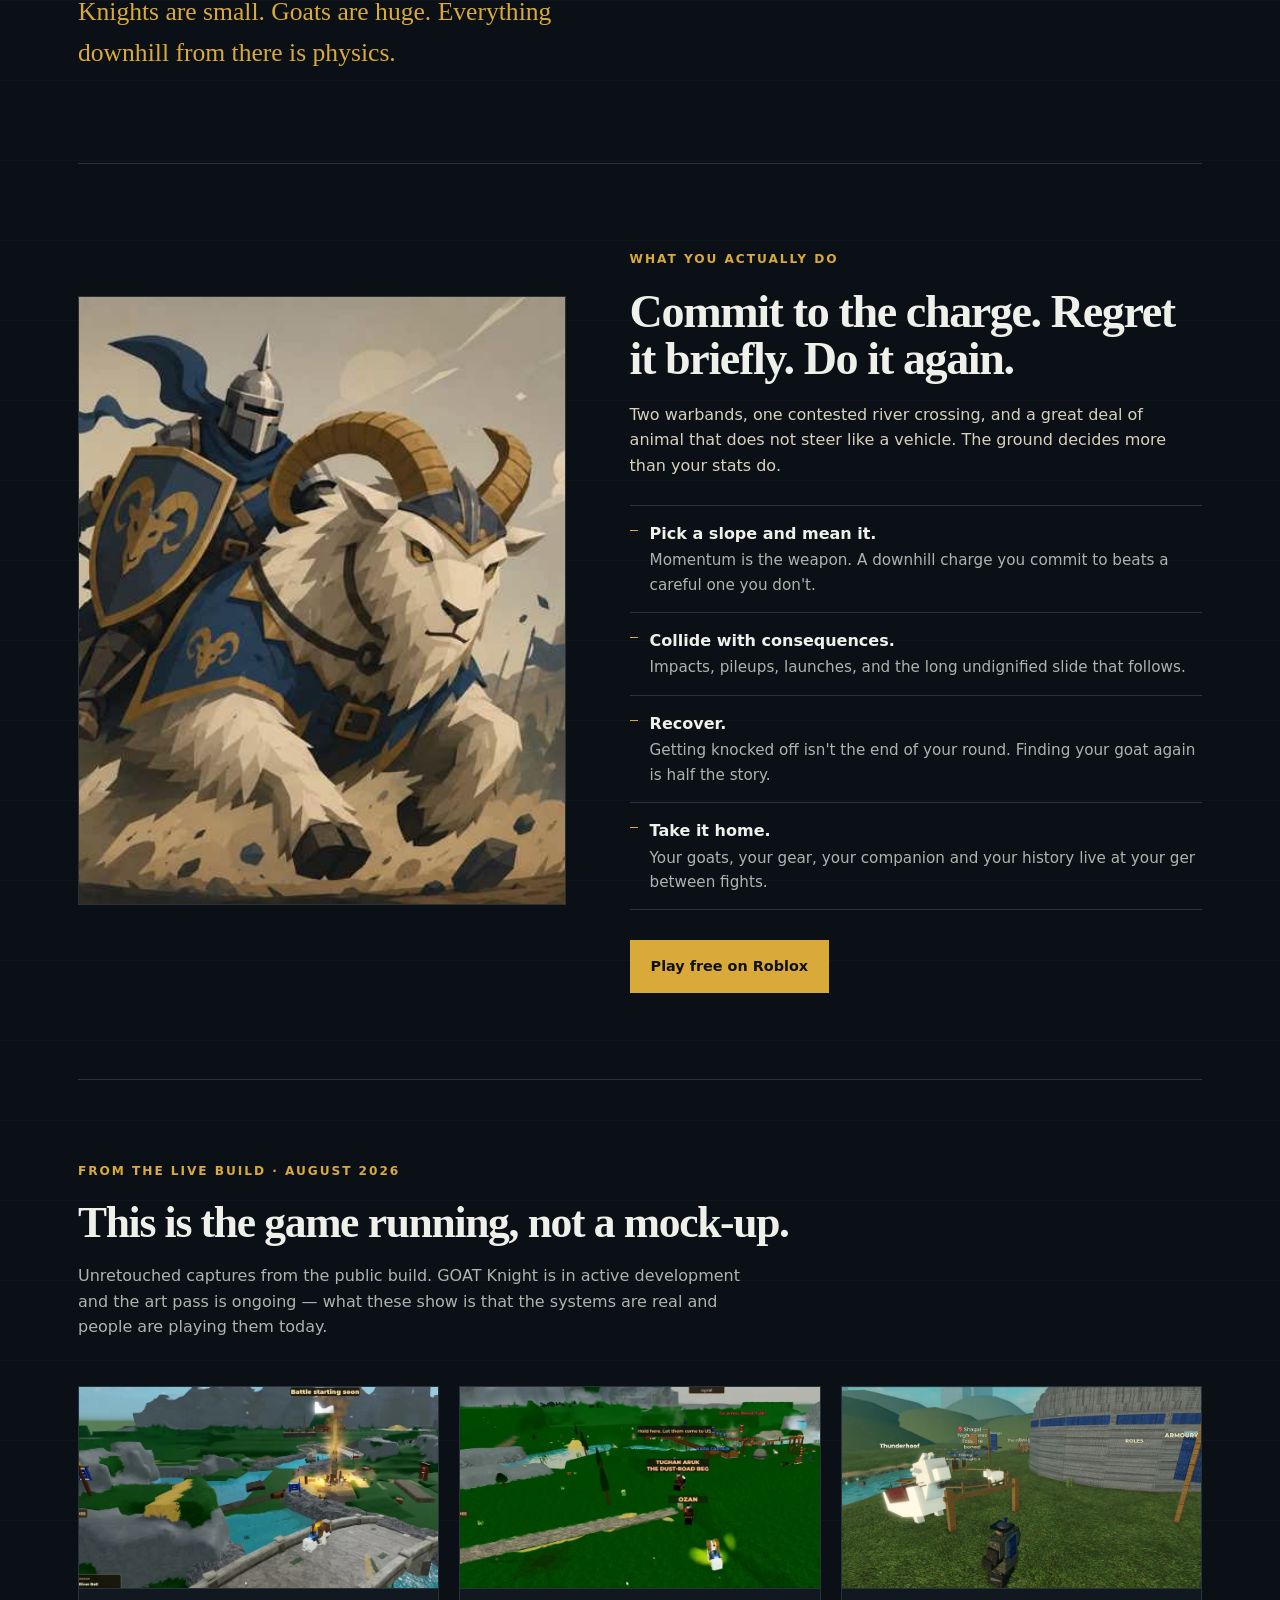
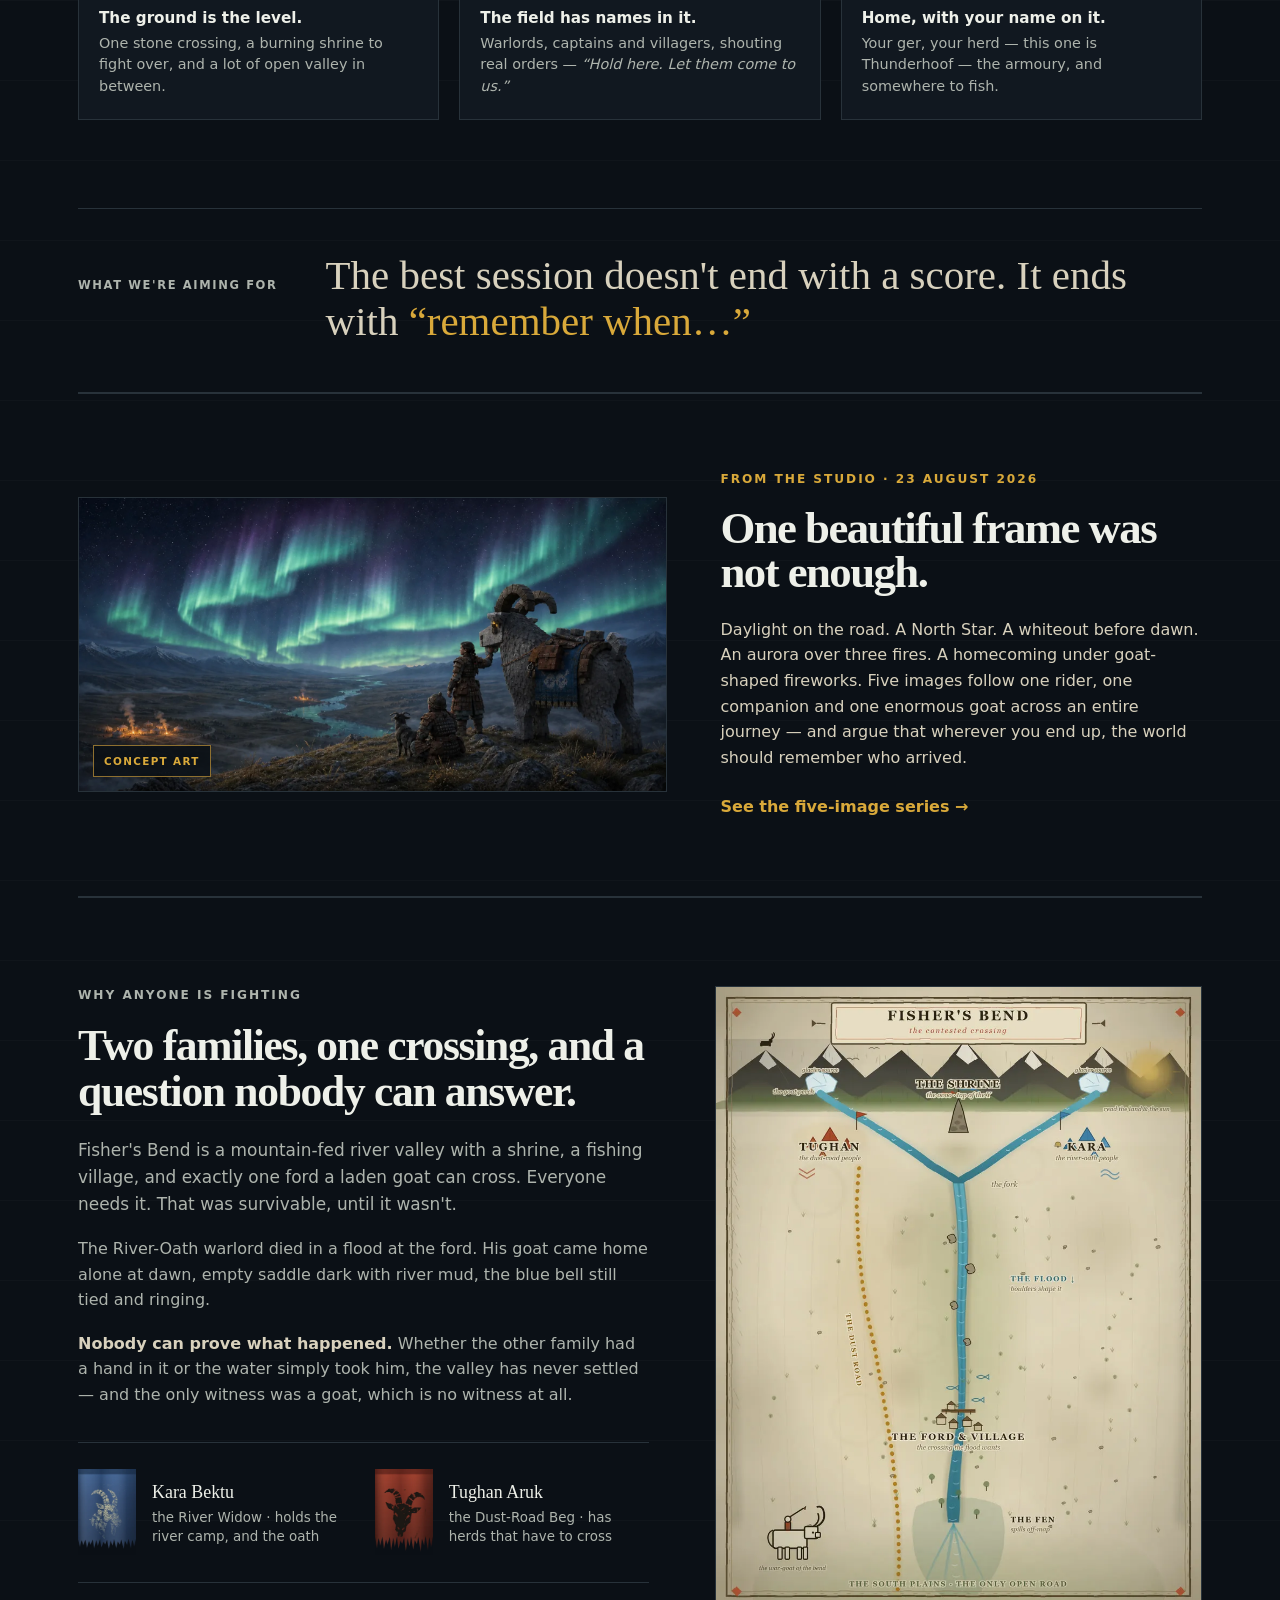
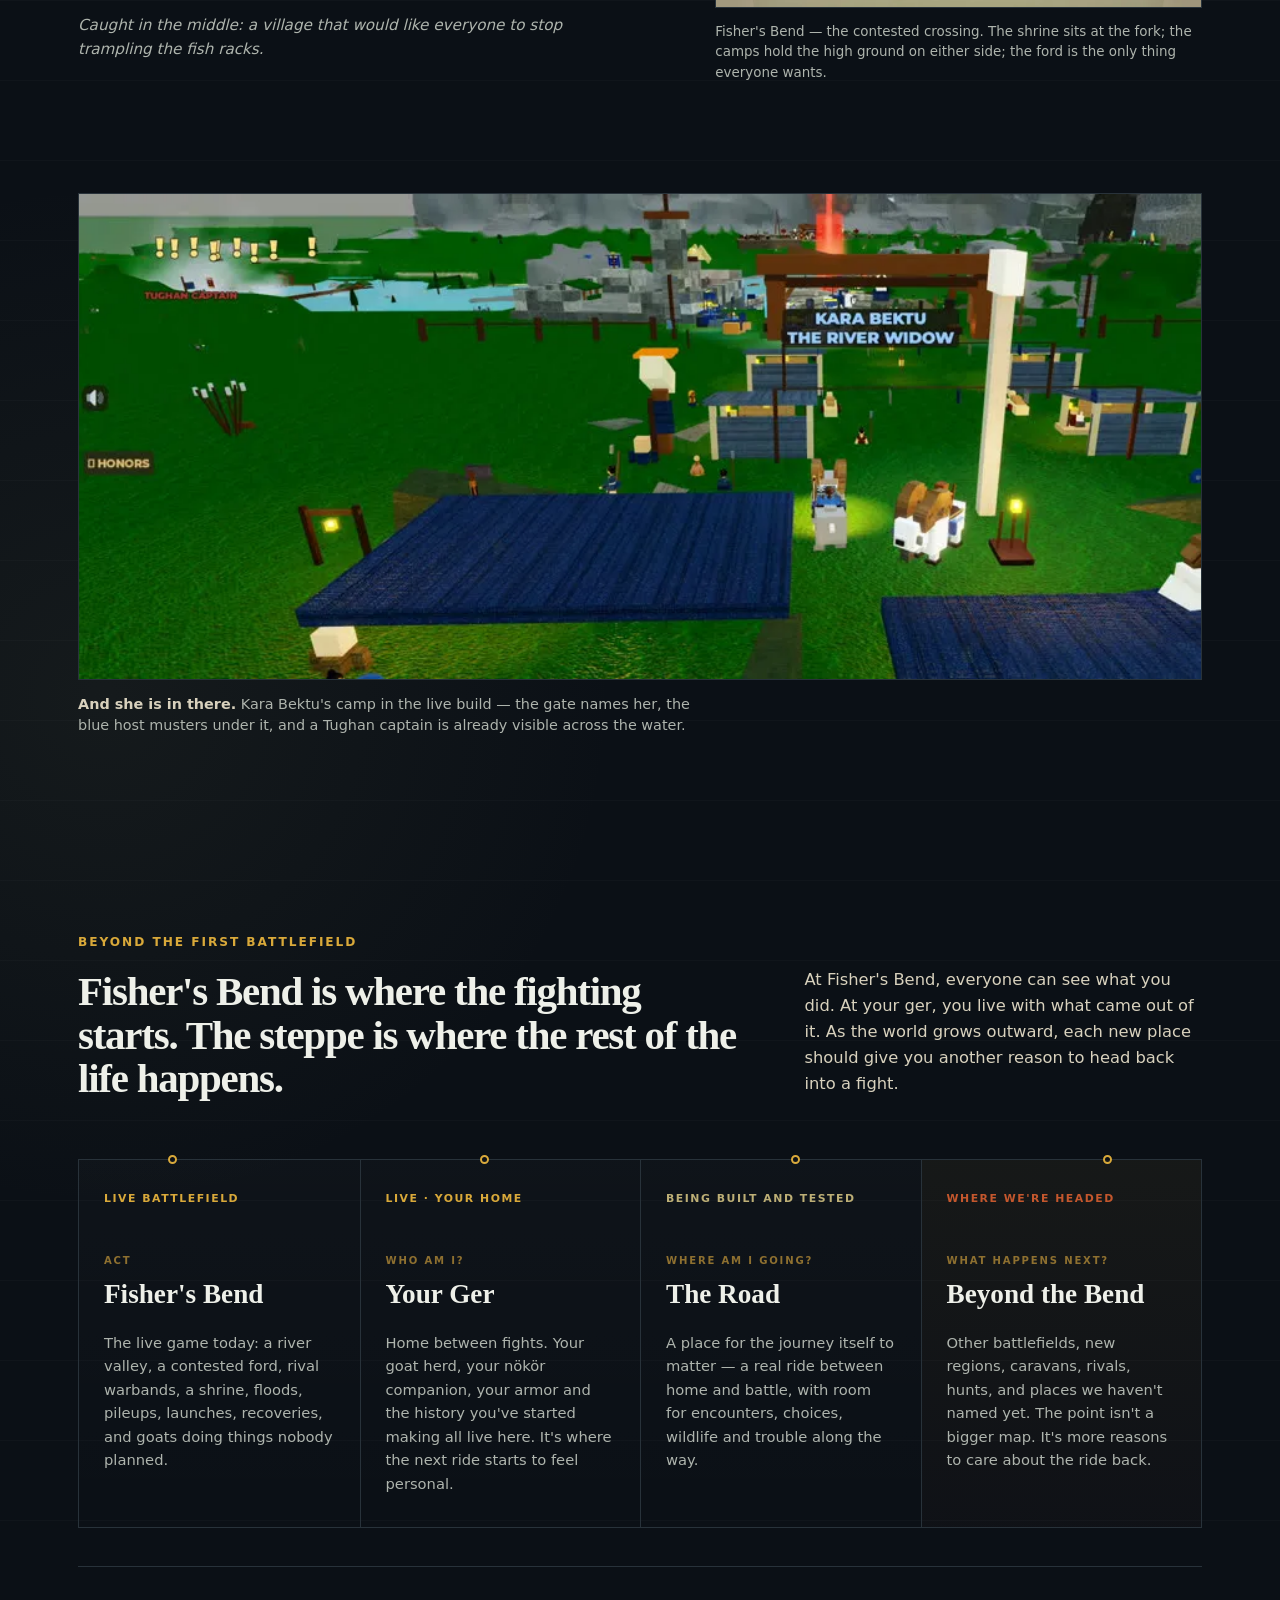
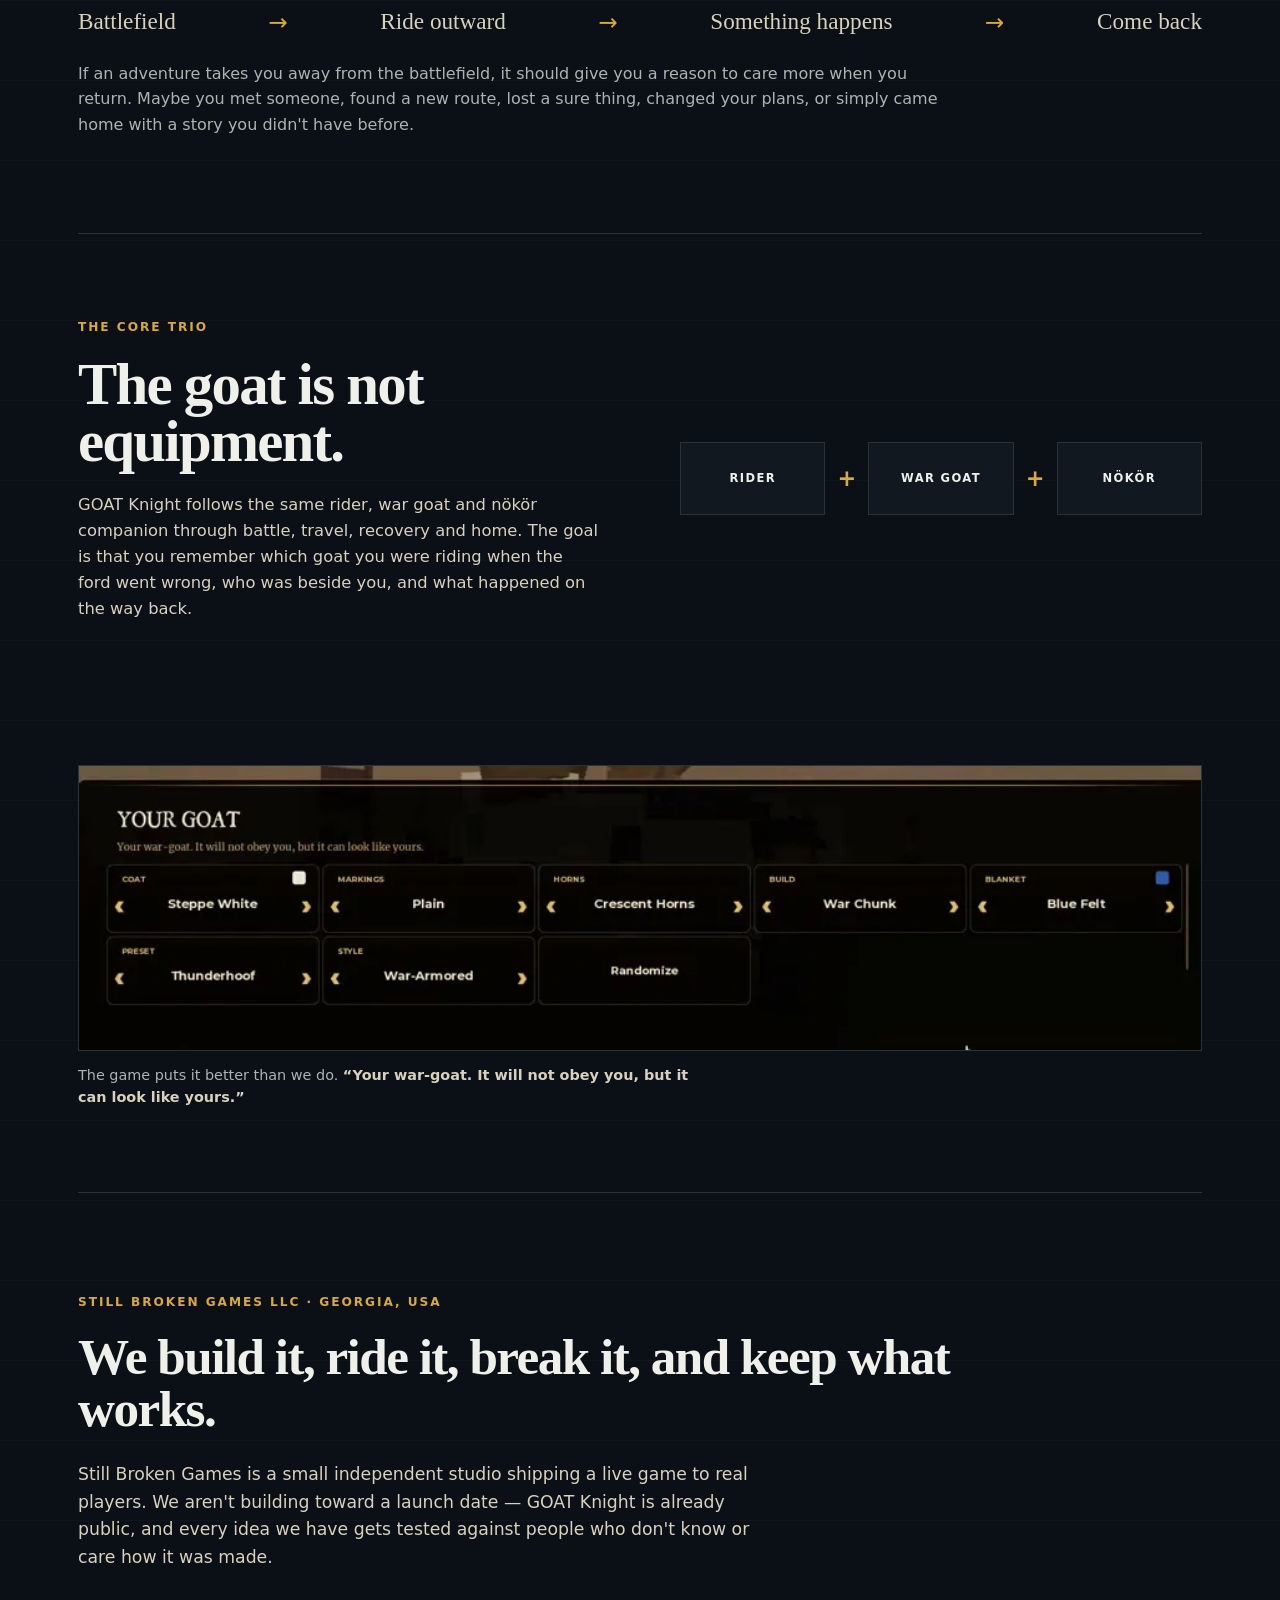
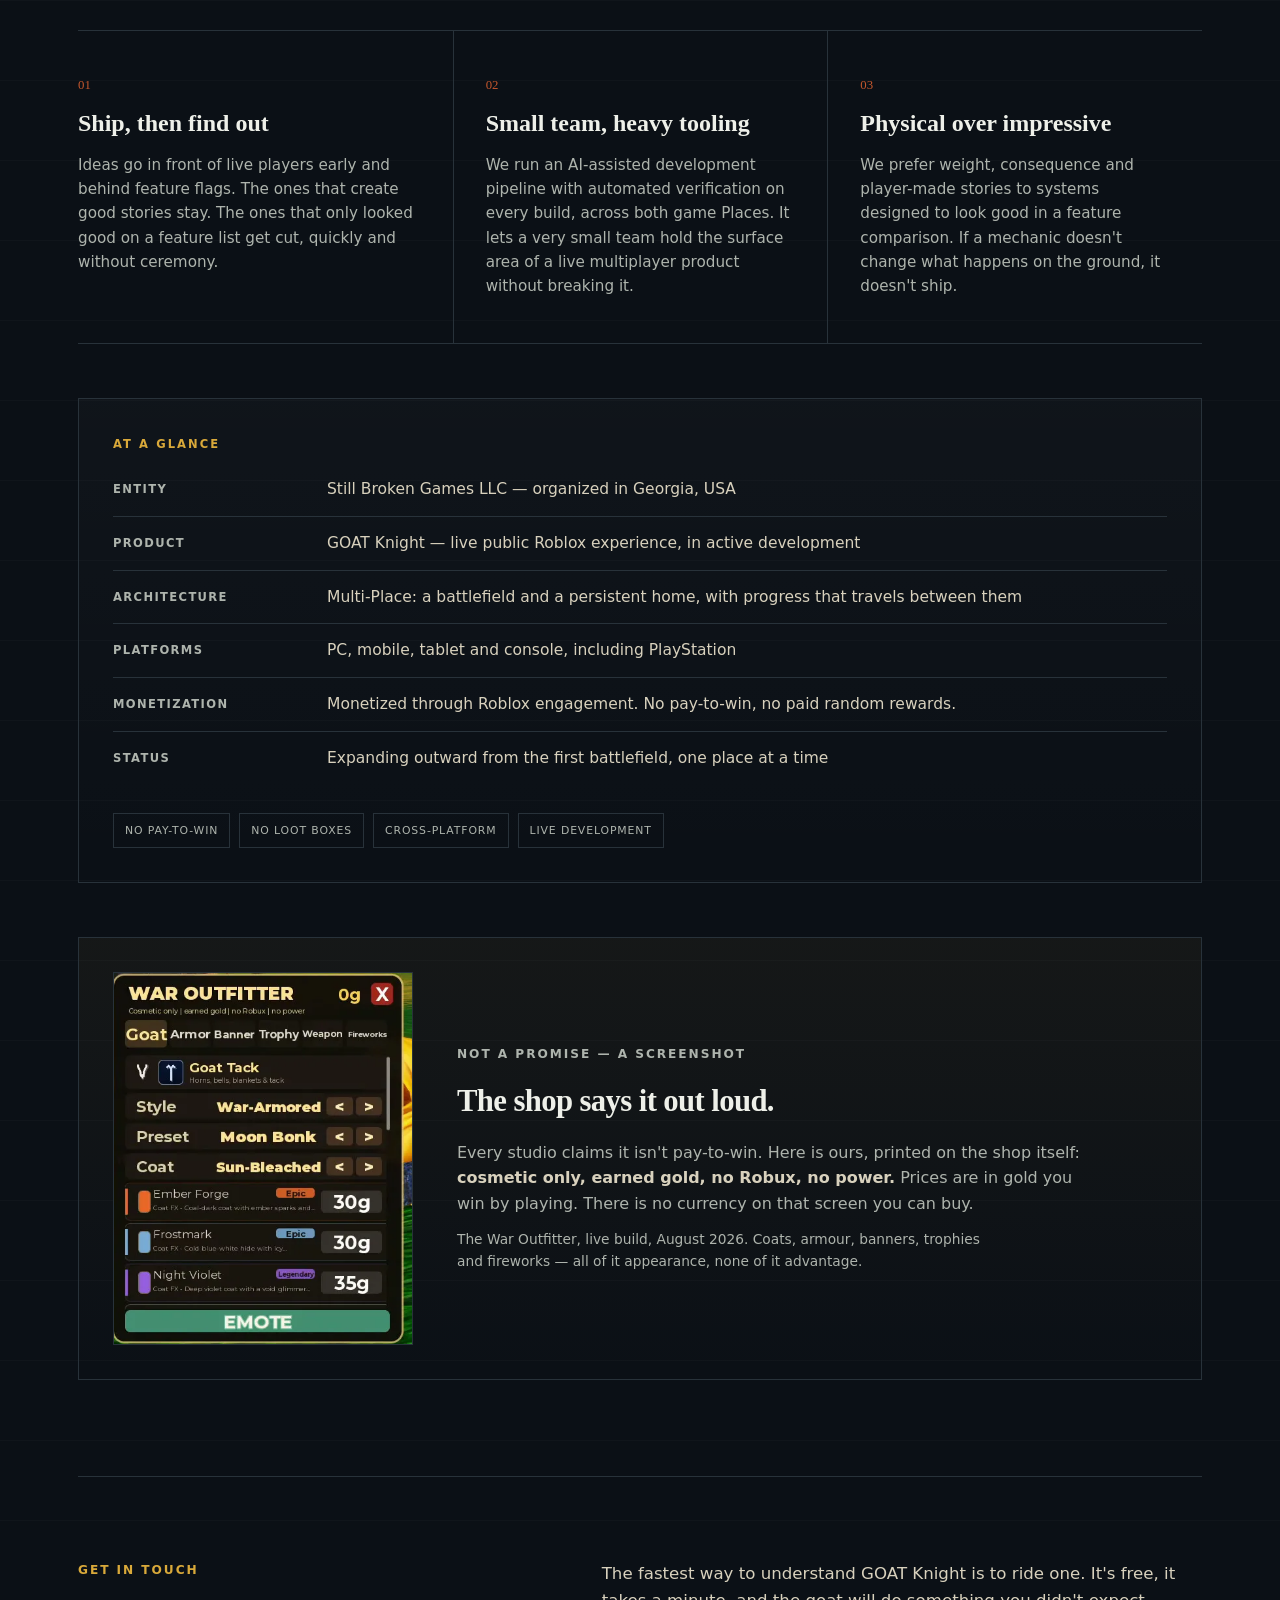
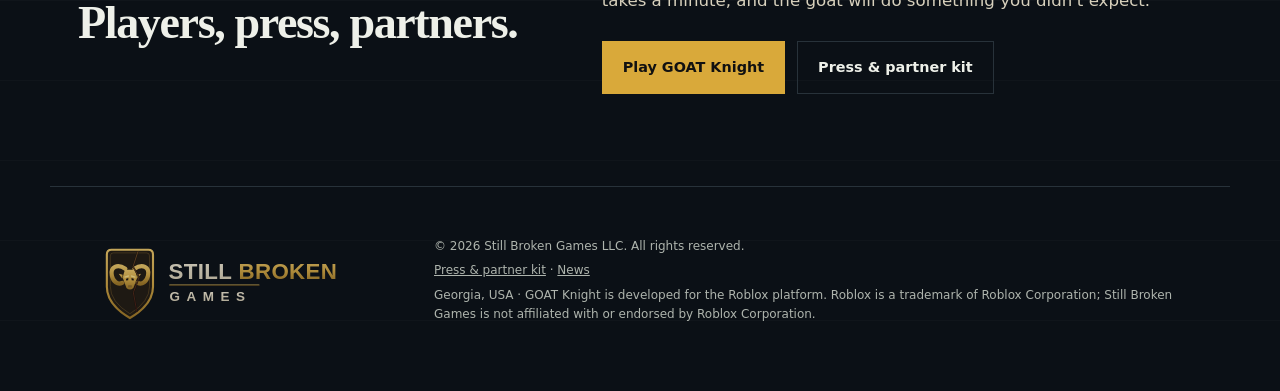
==== commit a0cd7ff0: "site: rewrite the concept series for the people who actually read it The art is the best thing on th" ====
--- a/index.html
+++ b/index.html
@@ -155,7 +155,7 @@
       <div class="home-news-copy">
         <p class="eyebrow">From the studio · 23 August 2026</p>
         <h2>One beautiful frame was not enough.</h2>
-        <p>Our internal vision contest changed its rules after one entry became five. Daylight, a North Star, a whiteout, an aurora, and a homecoming now make one argument for how GOAT Knight should look across an entire journey.</p>
+        <p>Daylight on the road. A North Star. A whiteout before dawn. An aurora over three fires. A homecoming under goat-shaped fireworks. Five images follow one rider, one companion and one enormous goat across an entire journey — and argue that wherever you end up, the world should remember who arrived.</p>
         <a class="story-link" href="news/vision-contest-series/">See the five-image series <span aria-hidden="true">→</span></a>
       </div>
     </section>
